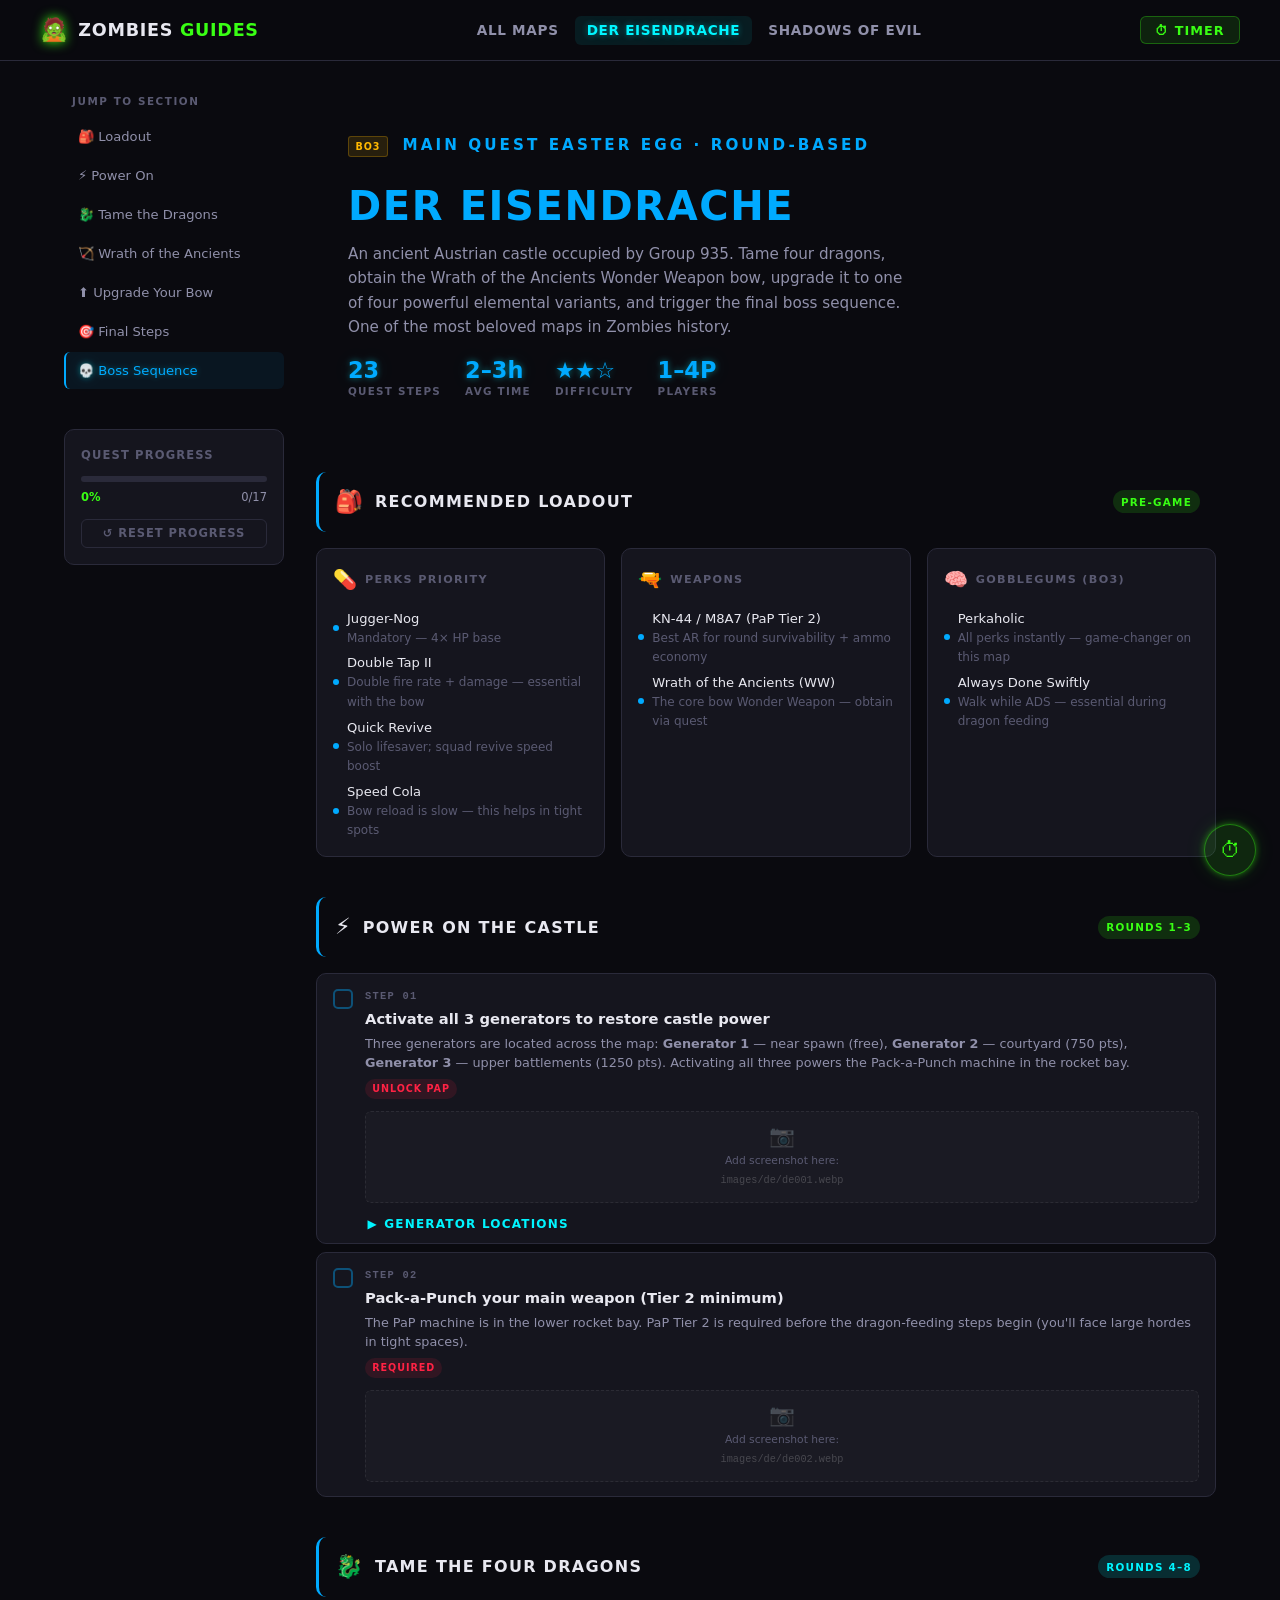
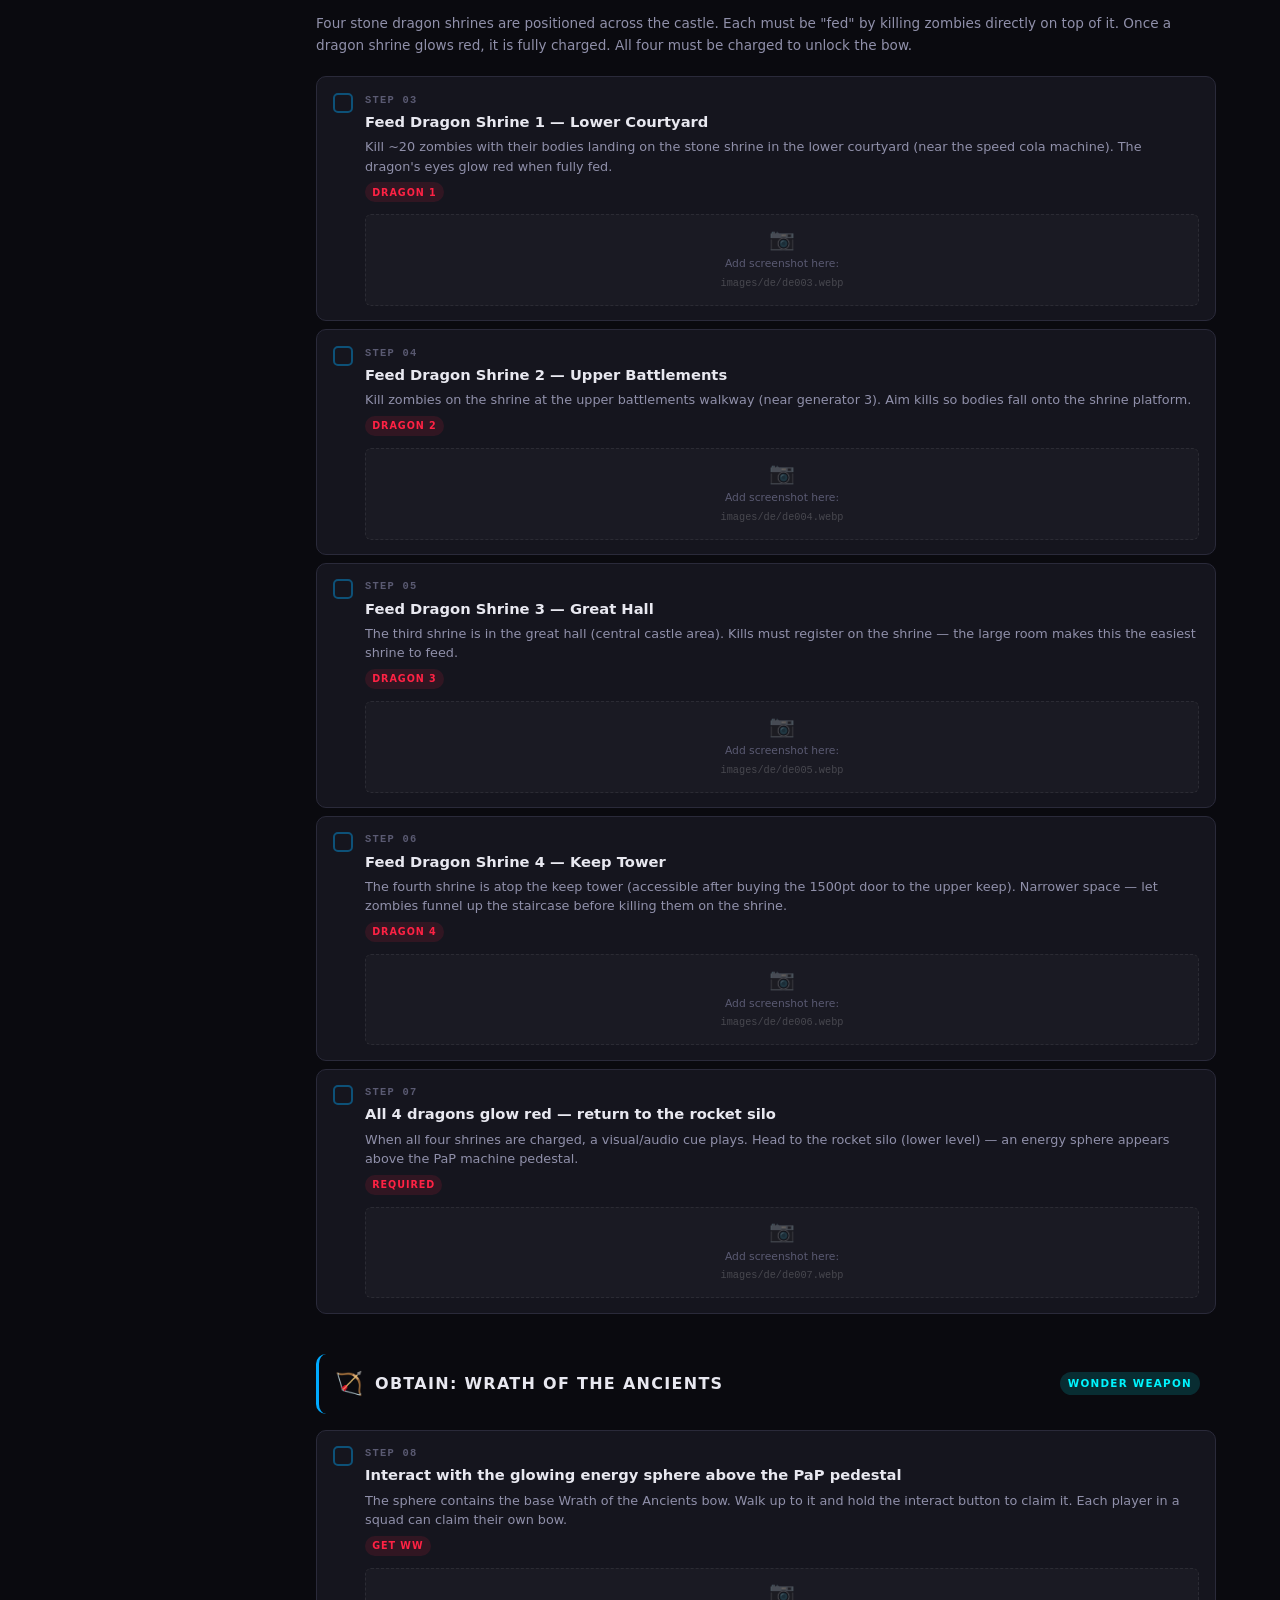
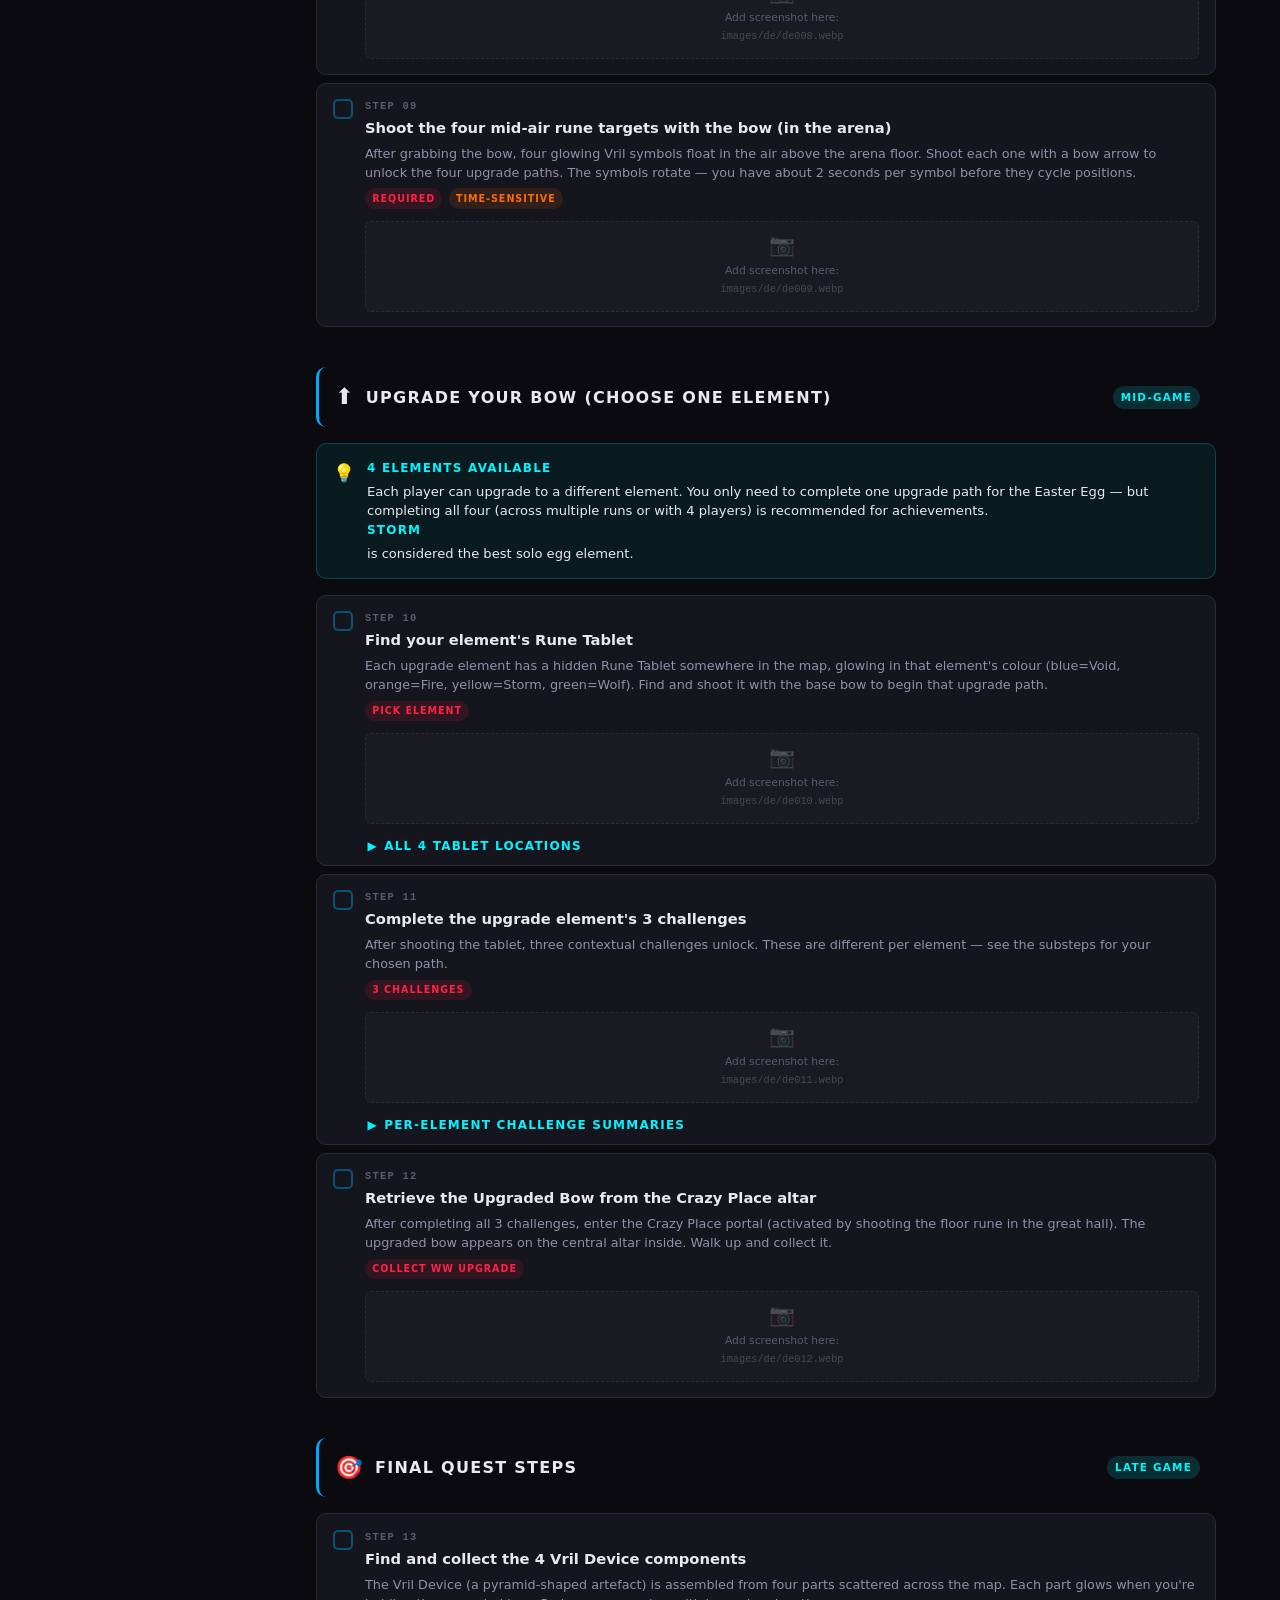
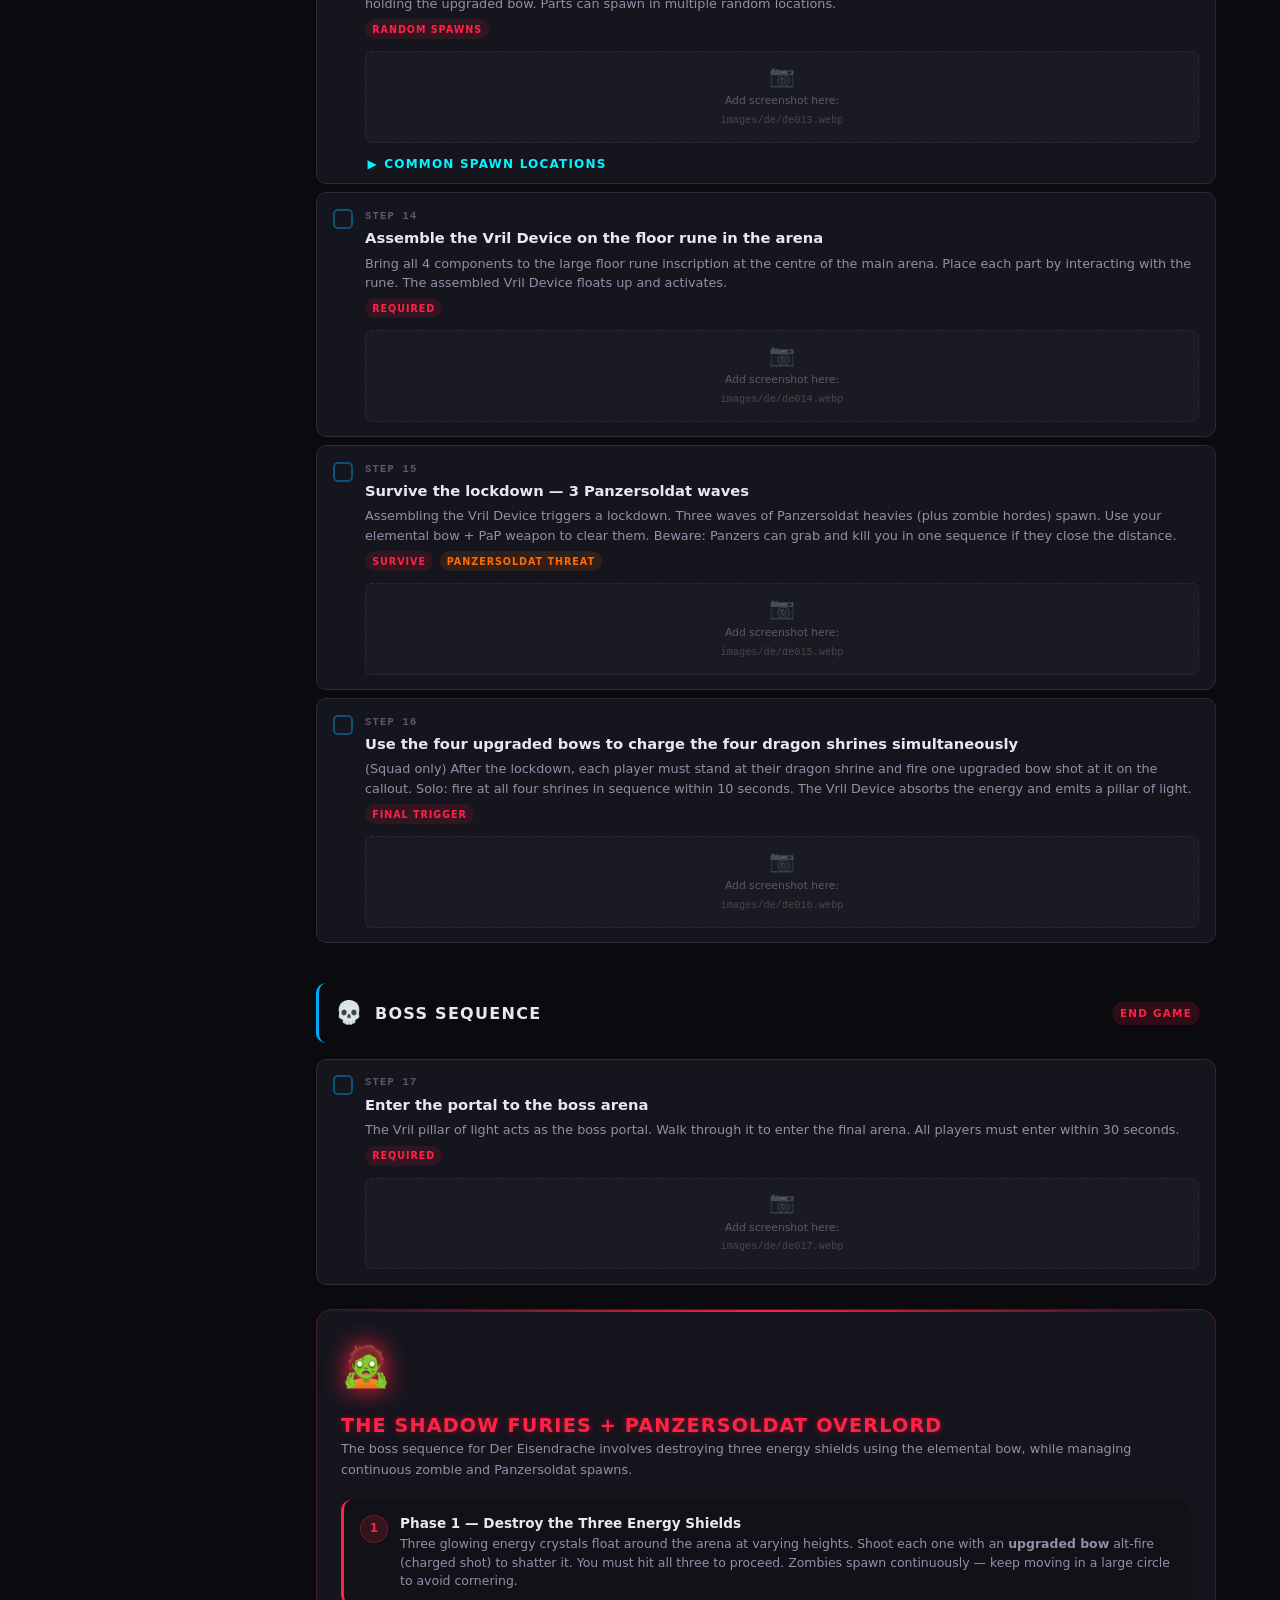
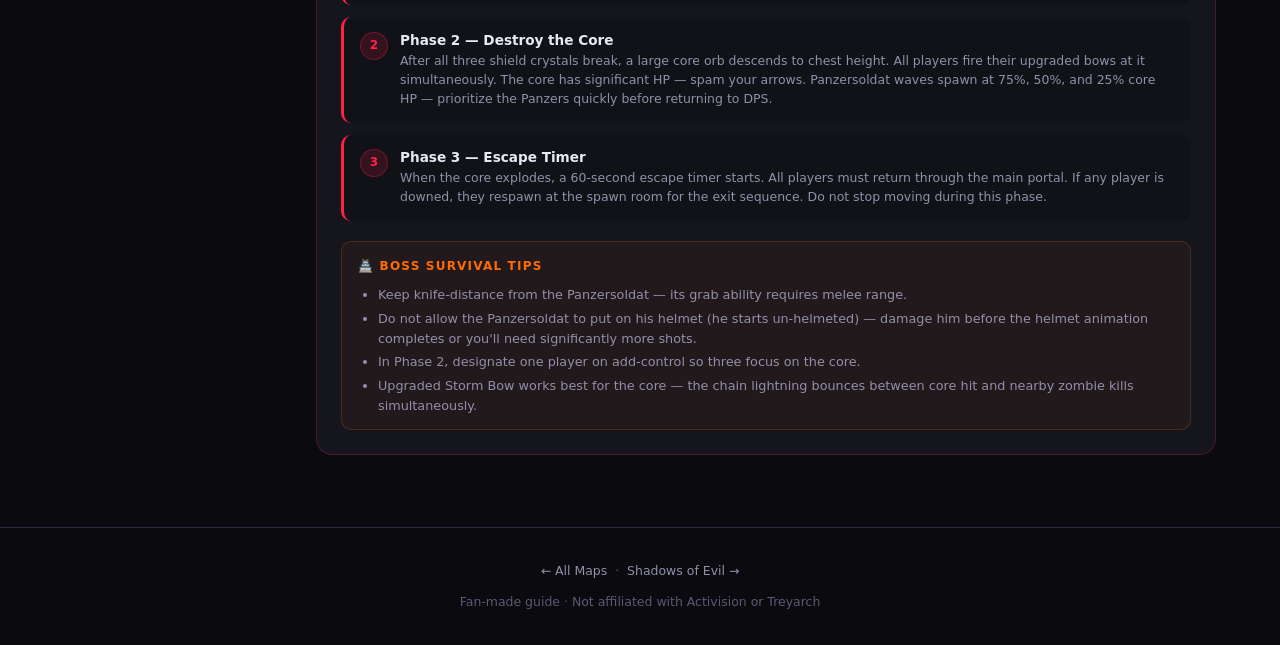
==== bo3-der-eisendrache.html @ 3b323dbc "Add Shadows of Evil Easter Egg Guide for BO3 Zombies - Created a comprehensive HTML guide for the Sh" ====
<!DOCTYPE html>
<html lang="en">
<head>
  <meta charset="UTF-8" />
  <meta name="viewport" content="width=device-width, initial-scale=1.0" />
  <meta name="description" content="Der Eisendrache Main Quest Easter Egg guide for Black Ops 3 Zombies. Tame the dragons, upgrade the Wrath of the Ancients bow, and defeat the boss." />
  <title>Der Eisendrache Easter Egg Guide — BO3 Zombies</title>
  <link rel="stylesheet" href="css/style.css" />
  <link rel="icon" href="data:image/svg+xml,<svg xmlns='http://www.w3.org/2000/svg' viewBox='0 0 100 100'><text y='.9em' font-size='90'>🏯</text></svg>" />
  <meta name="theme-color" content="#0a0a0f" />
  <style>
    :root { --accent-color: #00aaff; }
    .sidebar-nav a:hover, .sidebar-nav a.active {
      color: #00aaff !important;
      background: rgba(0,170,255,0.08) !important;
      border-left-color: #00aaff !important;
    }
    .hero-stat-value { color: #00aaff !important; }
    .guide-hero h1 { color: #00aaff; }
    .guide-hero-tag { color: #00aaff !important; }
    .section-header--blue { border-left-color: #00aaff !important; }
    .section-header--blue .section-icon { color: #00aaff; }
    .mobile-bottom-nav a:hover,
    .mobile-bottom-nav a.active { color: #00aaff !important; background: rgba(0,170,255,0.08) !important; }
    .step-checkbox { border-color: rgba(0,170,255,0.4) !important; }
    .checklist-item.completed .step-checkbox {
      background: #00aaff !important; border-color: #00aaff !important; box-shadow: 0 0 8px rgba(0,170,255,0.5) !important;
    }
    .sidebar-progress .progress-bar-fill { background: linear-gradient(90deg, #00aaff, #0055ff) !important; }
    .section-header { border-left: 3px solid #00aaff; }
  </style>
</head>
<body data-map-id="de">

  <!-- ── Navigation ─────────────────────────────────────── -->
  <header class="site-header">
    <nav class="nav-inner" aria-label="Main navigation">
      <a href="index.html" class="nav-logo">
        <span class="logo-icon">🧟</span>
        <span>Zombies<span class="accent"> Guides</span></span>
      </a>
      <ul class="nav-links" role="list">
        <li><a href="index.html">All Maps</a></li>
        <li><a href="bo3-der-eisendrache.html" class="active">Der Eisendrache</a></li>
        <li><a href="bo3-shadows-of-evil.html">Shadows of Evil</a></li>
      </ul>
      <button class="nav-timer-btn" aria-label="Open stopwatch timer">⏱ Timer</button>
    </nav>
  </header>

  <div class="guide-layout">

    <!-- Sidebar -->
    <aside class="guide-sidebar" aria-label="Guide navigation">
      <p class="sidebar-label">Jump to Section</p>
      <ul class="sidebar-nav" role="list">
        <li><a href="#loadout">🎒 Loadout</a></li>
        <li><a href="#power">⚡ Power On</a></li>
        <li><a href="#dragons">🐉 Tame the Dragons</a></li>
        <li><a href="#bow">🏹 Wrath of the Ancients</a></li>
        <li><a href="#upgrade">⬆ Upgrade Your Bow</a></li>
        <li><a href="#final">🎯 Final Steps</a></li>
        <li><a href="#boss">💀 Boss Sequence</a></li>
      </ul>
      <div class="sidebar-progress" role="region" aria-label="Quest progress">
        <p class="sidebar-progress-label">Quest Progress</p>
        <div class="progress-bar-wrap">
          <div class="progress-bar-fill" style="width:0%"></div>
        </div>
        <div class="progress-text">
          <span class="pct">0%</span>
          <span class="count">0/0</span>
        </div>
        <button class="sidebar-reset-btn" type="button">↺ Reset Progress</button>
      </div>
    </aside>

    <!-- Main content -->
    <main class="guide-main" id="main-content">

      <!-- Hero -->
      <div class="guide-hero">
        <p class="guide-hero-tag" style="color:#00aaff;">
          <span class="game-badge game-badge-bo3" style="margin-right:0.4rem;">BO3</span>
          Main Quest Easter Egg · Round-Based
        </p>
        <h1 style="color:#00aaff;">Der Eisendrache</h1>
        <p>
          An ancient Austrian castle occupied by Group 935. Tame four dragons,
          obtain the Wrath of the Ancients Wonder Weapon bow, upgrade it to
          one of four powerful elemental variants, and trigger the final boss
          sequence. One of the most beloved maps in Zombies history.
        </p>
        <div class="guide-hero-stats">
          <div class="hero-stat">
            <span class="hero-stat-value" style="color:#00aaff;">23</span>
            <span class="hero-stat-label">Quest Steps</span>
          </div>
          <div class="hero-stat">
            <span class="hero-stat-value" style="color:#00aaff;">2–3h</span>
            <span class="hero-stat-label">Avg Time</span>
          </div>
          <div class="hero-stat">
            <span class="hero-stat-value" style="color:var(--neon-orange);">★★☆</span>
            <span class="hero-stat-label">Difficulty</span>
          </div>
          <div class="hero-stat">
            <span class="hero-stat-value" style="color:#00aaff;">1–4P</span>
            <span class="hero-stat-label">Players</span>
          </div>
        </div>
      </div>

      <!-- ── LOADOUT ─────────────────────────────────────── -->
      <section class="guide-section" id="loadout" aria-labelledby="loadout-h">
        <div class="section-header">
          <span class="section-icon">🎒</span>
          <h2 id="loadout-h">Recommended Loadout</h2>
          <span class="section-phase-tag phase-early">Pre-Game</span>
        </div>
        <div class="loadout-grid">
          <div class="loadout-card">
            <div class="loadout-card-header"><span class="loadout-icon">💊</span><span class="loadout-label">Perks Priority</span></div>
            <div class="loadout-items">
              <div class="loadout-item"><span class="dot" style="background:#00aaff"></span>
                <div><div class="item-name">Jugger-Nog</div><div class="item-why">Mandatory — 4× HP base</div></div>
              </div>
              <div class="loadout-item"><span class="dot" style="background:#00aaff"></span>
                <div><div class="item-name">Double Tap II</div><div class="item-why">Double fire rate + damage — essential with the bow</div></div>
              </div>
              <div class="loadout-item"><span class="dot" style="background:#00aaff"></span>
                <div><div class="item-name">Quick Revive</div><div class="item-why">Solo lifesaver; squad revive speed boost</div></div>
              </div>
              <div class="loadout-item"><span class="dot" style="background:#00aaff"></span>
                <div><div class="item-name">Speed Cola</div><div class="item-why">Bow reload is slow — this helps in tight spots</div></div>
              </div>
            </div>
          </div>
          <div class="loadout-card">
            <div class="loadout-card-header"><span class="loadout-icon">🔫</span><span class="loadout-label">Weapons</span></div>
            <div class="loadout-items">
              <div class="loadout-item"><span class="dot" style="background:#00aaff"></span>
                <div><div class="item-name">KN-44 / M8A7 (PaP Tier 2)</div><div class="item-why">Best AR for round survivability + ammo economy</div></div>
              </div>
              <div class="loadout-item"><span class="dot" style="background:#00aaff"></span>
                <div><div class="item-name">Wrath of the Ancients (WW)</div><div class="item-why">The core bow Wonder Weapon — obtain via quest</div></div>
              </div>
            </div>
          </div>
          <div class="loadout-card">
            <div class="loadout-card-header"><span class="loadout-icon">🧠</span><span class="loadout-label">Gobblegums (BO3)</span></div>
            <div class="loadout-items">
              <div class="loadout-item"><span class="dot" style="background:#00aaff"></span>
                <div><div class="item-name">Perkaholic</div><div class="item-why">All perks instantly — game-changer on this map</div></div>
              </div>
              <div class="loadout-item"><span class="dot" style="background:#00aaff"></span>
                <div><div class="item-name">Always Done Swiftly</div><div class="item-why">Walk while ADS — essential during dragon feeding</div></div>
              </div>
            </div>
          </div>
        </div>
      </section>

      <!-- ── POWER ───────────────────────────────────────── -->
      <section class="guide-section" id="power" aria-labelledby="power-h">
        <div class="section-header">
          <span class="section-icon">⚡</span>
          <h2 id="power-h">Power On the Castle</h2>
          <span class="section-phase-tag phase-early">Rounds 1–3</span>
        </div>
        <div class="checklist" role="list">

          <div class="checklist-item" data-step-id="de001" role="listitem">
            <div class="step-main" tabindex="0" role="button" aria-pressed="false">
              <div class="step-checkbox" aria-hidden="true"><svg width="12" height="10" viewBox="0 0 12 10" fill="none"><path d="M1 5l3.5 3.5L11 1" stroke="#000" stroke-width="2.2" stroke-linecap="round" stroke-linejoin="round"/></svg></div>
              <div class="step-content">
                <div class="step-number">STEP 01</div>
                <div class="step-title">Activate all 3 generators to restore castle power</div>
                <div class="step-desc">
                  Three generators are located across the map:
                  <strong>Generator 1</strong> — near spawn (free),
                  <strong>Generator 2</strong> — courtyard (750 pts),
                  <strong>Generator 3</strong> — upper battlements (1250 pts).
                  Activating all three powers the Pack-a-Punch machine in the rocket bay.
                </div>
                <div class="step-tags"><span class="step-tag tag-required">Unlock PaP</span></div>
              </div>
            </div>
            <button class="substep-toggle" data-target="subs-de001" aria-expanded="false">
              <span class="toggle-icon">▶</span> Generator Locations
            </button>
            <div class="substeps" id="subs-de001" role="region">
              <ol>
                <li><strong>Generator 1</strong>: Right outside the spawn room. Hold Square/X to activate (free).</li>
                <li><strong>Generator 2</strong>: Buy the 750pt door in the main courtyard. The generator is on the left wall of the next room.</li>
                <li><strong>Generator 3</strong>: Take the stairway up to the upper battlements area (1250pt door). The third generator is next to the rocket silo entrance.</li>
                <li>After all 3 are active, the Pack-a-Punch machine rises from the rocket launch pad in the lower rocket bay.</li>
              </ol>
            </div>
          </div>

          <div class="checklist-item" data-step-id="de002" role="listitem">
            <div class="step-main" tabindex="0" role="button" aria-pressed="false">
              <div class="step-checkbox" aria-hidden="true"><svg width="12" height="10" viewBox="0 0 12 10" fill="none"><path d="M1 5l3.5 3.5L11 1" stroke="#000" stroke-width="2.2" stroke-linecap="round" stroke-linejoin="round"/></svg></div>
              <div class="step-content">
                <div class="step-number">STEP 02</div>
                <div class="step-title">Pack-a-Punch your main weapon (Tier 2 minimum)</div>
                <div class="step-desc">
                  The PaP machine is in the lower rocket bay. PaP Tier 2 is required
                  before the dragon-feeding steps begin (you'll face large hordes in tight spaces).
                </div>
                <div class="step-tags"><span class="step-tag tag-required">Required</span></div>
              </div>
            </div>
          </div>

        </div>
      </section>

      <!-- ── TAME DRAGONS ───────────────────────────────── -->
      <section class="guide-section" id="dragons" aria-labelledby="dragons-h">
        <div class="section-header">
          <span class="section-icon">🐉</span>
          <h2 id="dragons-h">Tame the Four Dragons</h2>
          <span class="section-phase-tag phase-mid">Rounds 4–8</span>
        </div>
        <p style="font-size:0.85rem;color:var(--text-secondary);margin-bottom:1.25rem;line-height:1.6;">
          Four stone dragon shrines are positioned across the castle. Each must be "fed"
          by killing zombies directly on top of it. Once a dragon shrine glows red,
          it is fully charged. All four must be charged to unlock the bow.
        </p>
        <div class="checklist" role="list">

          <div class="checklist-item" data-step-id="de003" role="listitem">
            <div class="step-main" tabindex="0" role="button" aria-pressed="false">
              <div class="step-checkbox" aria-hidden="true"><svg width="12" height="10" viewBox="0 0 12 10" fill="none"><path d="M1 5l3.5 3.5L11 1" stroke="#000" stroke-width="2.2" stroke-linecap="round" stroke-linejoin="round"/></svg></div>
              <div class="step-content">
                <div class="step-number">STEP 03</div>
                <div class="step-title">Feed Dragon Shrine 1 — Lower Courtyard</div>
                <div class="step-desc">
                  Kill ~20 zombies with their bodies landing on the stone shrine
                  in the lower courtyard (near the speed cola machine).
                  The dragon's eyes glow red when fully fed.
                </div>
                <div class="step-tags"><span class="step-tag tag-required">Dragon 1</span></div>
              </div>
            </div>
          </div>

          <div class="checklist-item" data-step-id="de004" role="listitem">
            <div class="step-main" tabindex="0" role="button" aria-pressed="false">
              <div class="step-checkbox" aria-hidden="true"><svg width="12" height="10" viewBox="0 0 12 10" fill="none"><path d="M1 5l3.5 3.5L11 1" stroke="#000" stroke-width="2.2" stroke-linecap="round" stroke-linejoin="round"/></svg></div>
              <div class="step-content">
                <div class="step-number">STEP 04</div>
                <div class="step-title">Feed Dragon Shrine 2 — Upper Battlements</div>
                <div class="step-desc">
                  Kill zombies on the shrine at the upper battlements walkway (near generator 3).
                  Aim kills so bodies fall onto the shrine platform.
                </div>
                <div class="step-tags"><span class="step-tag tag-required">Dragon 2</span></div>
              </div>
            </div>
          </div>

          <div class="checklist-item" data-step-id="de005" role="listitem">
            <div class="step-main" tabindex="0" role="button" aria-pressed="false">
              <div class="step-checkbox" aria-hidden="true"><svg width="12" height="10" viewBox="0 0 12 10" fill="none"><path d="M1 5l3.5 3.5L11 1" stroke="#000" stroke-width="2.2" stroke-linecap="round" stroke-linejoin="round"/></svg></div>
              <div class="step-content">
                <div class="step-number">STEP 05</div>
                <div class="step-title">Feed Dragon Shrine 3 — Great Hall</div>
                <div class="step-desc">
                  The third shrine is in the great hall (central castle area).
                  Kills must register on the shrine — the large room makes this
                  the easiest shrine to feed.
                </div>
                <div class="step-tags"><span class="step-tag tag-required">Dragon 3</span></div>
              </div>
            </div>
          </div>

          <div class="checklist-item" data-step-id="de006" role="listitem">
            <div class="step-main" tabindex="0" role="button" aria-pressed="false">
              <div class="step-checkbox" aria-hidden="true"><svg width="12" height="10" viewBox="0 0 12 10" fill="none"><path d="M1 5l3.5 3.5L11 1" stroke="#000" stroke-width="2.2" stroke-linecap="round" stroke-linejoin="round"/></svg></div>
              <div class="step-content">
                <div class="step-number">STEP 06</div>
                <div class="step-title">Feed Dragon Shrine 4 — Keep Tower</div>
                <div class="step-desc">
                  The fourth shrine is atop the keep tower (accessible after buying
                  the 1500pt door to the upper keep). Narrower space — let zombies
                  funnel up the staircase before killing them on the shrine.
                </div>
                <div class="step-tags"><span class="step-tag tag-required">Dragon 4</span></div>
              </div>
            </div>
          </div>

          <div class="checklist-item" data-step-id="de007" role="listitem">
            <div class="step-main" tabindex="0" role="button" aria-pressed="false">
              <div class="step-checkbox" aria-hidden="true"><svg width="12" height="10" viewBox="0 0 12 10" fill="none"><path d="M1 5l3.5 3.5L11 1" stroke="#000" stroke-width="2.2" stroke-linecap="round" stroke-linejoin="round"/></svg></div>
              <div class="step-content">
                <div class="step-number">STEP 07</div>
                <div class="step-title">All 4 dragons glow red — return to the rocket silo</div>
                <div class="step-desc">
                  When all four shrines are charged, a visual/audio cue plays.
                  Head to the rocket silo (lower level) — an energy sphere appears
                  above the PaP machine pedestal.
                </div>
                <div class="step-tags"><span class="step-tag tag-required">Required</span></div>
              </div>
            </div>
          </div>

        </div>
      </section>

      <!-- ── WRATH OF THE ANCIENTS ──────────────────────── -->
      <section class="guide-section" id="bow" aria-labelledby="bow-h">
        <div class="section-header">
          <span class="section-icon">🏹</span>
          <h2 id="bow-h">Obtain: Wrath of the Ancients</h2>
          <span class="section-phase-tag phase-mid">Wonder Weapon</span>
        </div>
        <div class="checklist" role="list">

          <div class="checklist-item" data-step-id="de008" role="listitem">
            <div class="step-main" tabindex="0" role="button" aria-pressed="false">
              <div class="step-checkbox" aria-hidden="true"><svg width="12" height="10" viewBox="0 0 12 10" fill="none"><path d="M1 5l3.5 3.5L11 1" stroke="#000" stroke-width="2.2" stroke-linecap="round" stroke-linejoin="round"/></svg></div>
              <div class="step-content">
                <div class="step-number">STEP 08</div>
                <div class="step-title">Interact with the glowing energy sphere above the PaP pedestal</div>
                <div class="step-desc">
                  The sphere contains the base Wrath of the Ancients bow.
                  Walk up to it and hold the interact button to claim it.
                  Each player in a squad can claim their own bow.
                </div>
                <div class="step-tags"><span class="step-tag tag-required">Get WW</span></div>
              </div>
            </div>
          </div>

          <div class="checklist-item" data-step-id="de009" role="listitem">
            <div class="step-main" tabindex="0" role="button" aria-pressed="false">
              <div class="step-checkbox" aria-hidden="true"><svg width="12" height="10" viewBox="0 0 12 10" fill="none"><path d="M1 5l3.5 3.5L11 1" stroke="#000" stroke-width="2.2" stroke-linecap="round" stroke-linejoin="round"/></svg></div>
              <div class="step-content">
                <div class="step-number">STEP 09</div>
                <div class="step-title">Shoot the four mid-air rune targets with the bow (in the arena)</div>
                <div class="step-desc">
                  After grabbing the bow, four glowing Vril symbols float in the air
                  above the arena floor. Shoot each one with a bow arrow to unlock
                  the four upgrade paths. The symbols rotate — you have about 2 seconds
                  per symbol before they cycle positions.
                </div>
                <div class="step-tags">
                  <span class="step-tag tag-required">Required</span>
                  <span class="step-tag tag-warning">Time-sensitive</span>
                </div>
              </div>
            </div>
          </div>

        </div>
      </section>

      <!-- ── UPGRADE THE BOW ───────────────────────────── -->
      <section class="guide-section" id="upgrade" aria-labelledby="upgrade-h">
        <div class="section-header">
          <span class="section-icon">⬆</span>
          <h2 id="upgrade-h">Upgrade Your Bow (Choose One Element)</h2>
          <span class="section-phase-tag phase-mid">Mid-Game</span>
        </div>

        <div class="callout callout-tip">
          <span class="callout-icon">💡</span>
          <div class="callout-body">
            <strong>4 Elements Available</strong>
            Each player can upgrade to a different element. You only need to complete
            one upgrade path for the Easter Egg — but completing all four (across
            multiple runs or with 4 players) is recommended for achievements.
            <strong>Storm</strong> is considered the best solo egg element.
          </div>
        </div>

        <div class="checklist" role="list">

          <div class="checklist-item" data-step-id="de010" role="listitem">
            <div class="step-main" tabindex="0" role="button" aria-pressed="false">
              <div class="step-checkbox" aria-hidden="true"><svg width="12" height="10" viewBox="0 0 12 10" fill="none"><path d="M1 5l3.5 3.5L11 1" stroke="#000" stroke-width="2.2" stroke-linecap="round" stroke-linejoin="round"/></svg></div>
              <div class="step-content">
                <div class="step-number">STEP 10</div>
                <div class="step-title">Find your element's Rune Tablet</div>
                <div class="step-desc">
                  Each upgrade element has a hidden Rune Tablet somewhere in the
                  map, glowing in that element's colour (blue=Void, orange=Fire,
                  yellow=Storm, green=Wolf). Find and shoot it with the base bow
                  to begin that upgrade path.
                </div>
                <div class="step-tags"><span class="step-tag tag-required">Pick Element</span></div>
              </div>
            </div>
            <button class="substep-toggle" data-target="subs-de010" aria-expanded="false">
              <span class="toggle-icon">▶</span> All 4 Tablet Locations
            </button>
            <div class="substeps" id="subs-de010" role="region">
              <ul>
                <li><strong>Wolf (green)</strong>: On the wall above the lower courtyard fast-travel teleporter.</li>
                <li><strong>Void (blue)</strong>: On the ceiling of the rocket silo chamber, above the PaP machine.</li>
                <li><strong>Fire (orange)</strong>: Hidden inside the fireplace in the great hall — look up at the back wall.</li>
                <li><strong>Storm (yellow)</strong>: On the exterior castle wall near the upper battlements, facing the mountain.</li>
              </ul>
              <p class="sub-note">💡 Each tablet only glows when you're holding the base Wrath of the Ancients bow.</p>
            </div>
          </div>

          <div class="checklist-item" data-step-id="de011" role="listitem">
            <div class="step-main" tabindex="0" role="button" aria-pressed="false">
              <div class="step-checkbox" aria-hidden="true"><svg width="12" height="10" viewBox="0 0 12 10" fill="none"><path d="M1 5l3.5 3.5L11 1" stroke="#000" stroke-width="2.2" stroke-linecap="round" stroke-linejoin="round"/></svg></div>
              <div class="step-content">
                <div class="step-number">STEP 11</div>
                <div class="step-title">Complete the upgrade element's 3 challenges</div>
                <div class="step-desc">
                  After shooting the tablet, three contextual challenges unlock.
                  These are different per element — see the substeps for your chosen path.
                </div>
                <div class="step-tags"><span class="step-tag tag-required">3 Challenges</span></div>
              </div>
            </div>
            <button class="substep-toggle" data-target="subs-de011" aria-expanded="false">
              <span class="toggle-icon">▶</span> Per-Element Challenge Summaries
            </button>
            <div class="substeps" id="subs-de011" role="region">
              <p><strong>🐺 Wolf Bow challenges:</strong></p>
              <ol>
                <li>Shoot glowing orbs that appear in the fireplace in the great hall.</li>
                <li>Kill 6 zombies in quick succession with the bow without reloading between kills.</li>
                <li>Enter the crazy place portal and shoot the 3 wolf tablets visible there before the timer expires.</li>
              </ol>
              <p style="margin-top:0.75rem;"><strong>🌌 Void Bow challenges:</strong></p>
              <ol>
                <li>Kill zombies near three different torches to collect their shadows (blue wisps).</li>
                <li>Stand near the PaP machine and kill 20 zombies using the base bow's alt-fire.</li>
                <li>Enter the crazy place and shoot four moving targets within 30 seconds.</li>
              </ol>
              <p style="margin-top:0.75rem;"><strong>🔥 Fire Bow challenges:</strong></p>
              <ol>
                <li>Shoot the three fire pedestals near the fireplace to ignite them simultaneously.</li>
                <li>Kill 10 zombies with fire damage (base bow charged shot) in the upper keep area.</li>
                <li>Enter the crazy place and navigate through fire walls using the bow to clear a path.</li>
              </ol>
              <p style="margin-top:0.75rem;"><strong>⚡ Storm Bow challenges:</strong></p>
              <ol>
                <li>Shoot the three yellow crystal formations in the battlements area.</li>
                <li>Chain-kill 5 zombies in one chain-lightning shot.</li>
                <li>Enter the crazy place and use storm bow shots to light all 5 torches before they extinguish.</li>
              </ol>
            </div>
          </div>

          <div class="checklist-item" data-step-id="de012" role="listitem">
            <div class="step-main" tabindex="0" role="button" aria-pressed="false">
              <div class="step-checkbox" aria-hidden="true"><svg width="12" height="10" viewBox="0 0 12 10" fill="none"><path d="M1 5l3.5 3.5L11 1" stroke="#000" stroke-width="2.2" stroke-linecap="round" stroke-linejoin="round"/></svg></div>
              <div class="step-content">
                <div class="step-number">STEP 12</div>
                <div class="step-title">Retrieve the Upgraded Bow from the Crazy Place altar</div>
                <div class="step-desc">
                  After completing all 3 challenges, enter the Crazy Place portal
                  (activated by shooting the floor rune in the great hall).
                  The upgraded bow appears on the central altar inside. Walk up
                  and collect it.
                </div>
                <div class="step-tags"><span class="step-tag tag-required">Collect WW Upgrade</span></div>
              </div>
            </div>
          </div>

        </div>
      </section>

      <!-- ── FINAL STEPS ────────────────────────────────── -->
      <section class="guide-section" id="final" aria-labelledby="final-h">
        <div class="section-header">
          <span class="section-icon">🎯</span>
          <h2 id="final-h">Final Quest Steps</h2>
          <span class="section-phase-tag phase-mid">Late Game</span>
        </div>
        <div class="checklist" role="list">

          <div class="checklist-item" data-step-id="de013" role="listitem">
            <div class="step-main" tabindex="0" role="button" aria-pressed="false">
              <div class="step-checkbox" aria-hidden="true"><svg width="12" height="10" viewBox="0 0 12 10" fill="none"><path d="M1 5l3.5 3.5L11 1" stroke="#000" stroke-width="2.2" stroke-linecap="round" stroke-linejoin="round"/></svg></div>
              <div class="step-content">
                <div class="step-number">STEP 13</div>
                <div class="step-title">Find and collect the 4 Vril Device components</div>
                <div class="step-desc">
                  The Vril Device (a pyramid-shaped artefact) is assembled from
                  four parts scattered across the map. Each part glows when you're
                  holding the upgraded bow. Parts can spawn in multiple random locations.
                </div>
                <div class="step-tags"><span class="step-tag tag-required">Random Spawns</span></div>
              </div>
            </div>
            <button class="substep-toggle" data-target="subs-de013" aria-expanded="false">
              <span class="toggle-icon">▶</span> Common Spawn Locations
            </button>
            <div class="substeps" id="subs-de013" role="region">
              <p>Parts rotate between these locations each match:</p>
              <ul>
                <li>On the wall next to the mystery box in the courtyard</li>
                <li>On a table in the great hall main room</li>
                <li>Next to the rocket silo control panel</li>
                <li>Hanging from a hook on the upper battlements</li>
                <li>Near the staircase leading from Gen 2 area upward</li>
              </ul>
              <p class="sub-note">💡 Look for items with a faint blue glow — visible from 10m with the upgraded bow equipped.</p>
            </div>
          </div>

          <div class="checklist-item" data-step-id="de014" role="listitem">
            <div class="step-main" tabindex="0" role="button" aria-pressed="false">
              <div class="step-checkbox" aria-hidden="true"><svg width="12" height="10" viewBox="0 0 12 10" fill="none"><path d="M1 5l3.5 3.5L11 1" stroke="#000" stroke-width="2.2" stroke-linecap="round" stroke-linejoin="round"/></svg></div>
              <div class="step-content">
                <div class="step-number">STEP 14</div>
                <div class="step-title">Assemble the Vril Device on the floor rune in the arena</div>
                <div class="step-desc">
                  Bring all 4 components to the large floor rune inscription at the
                  centre of the main arena. Place each part by interacting with the
                  rune. The assembled Vril Device floats up and activates.
                </div>
                <div class="step-tags"><span class="step-tag tag-required">Required</span></div>
              </div>
            </div>
          </div>

          <div class="checklist-item" data-step-id="de015" role="listitem">
            <div class="step-main" tabindex="0" role="button" aria-pressed="false">
              <div class="step-checkbox" aria-hidden="true"><svg width="12" height="10" viewBox="0 0 12 10" fill="none"><path d="M1 5l3.5 3.5L11 1" stroke="#000" stroke-width="2.2" stroke-linecap="round" stroke-linejoin="round"/></svg></div>
              <div class="step-content">
                <div class="step-number">STEP 15</div>
                <div class="step-title">Survive the lockdown — 3 Panzersoldat waves</div>
                <div class="step-desc">
                  Assembling the Vril Device triggers a lockdown. Three waves of
                  Panzersoldat heavies (plus zombie hordes) spawn. Use your elemental
                  bow + PaP weapon to clear them. Beware: Panzers can grab and
                  kill you in one sequence if they close the distance.
                </div>
                <div class="step-tags">
                  <span class="step-tag tag-required">Survive</span>
                  <span class="step-tag tag-warning">Panzersoldat threat</span>
                </div>
              </div>
            </div>
          </div>

          <div class="checklist-item" data-step-id="de016" role="listitem">
            <div class="step-main" tabindex="0" role="button" aria-pressed="false">
              <div class="step-checkbox" aria-hidden="true"><svg width="12" height="10" viewBox="0 0 12 10" fill="none"><path d="M1 5l3.5 3.5L11 1" stroke="#000" stroke-width="2.2" stroke-linecap="round" stroke-linejoin="round"/></svg></div>
              <div class="step-content">
                <div class="step-number">STEP 16</div>
                <div class="step-title">Use the four upgraded bows to charge the four dragon shrines simultaneously</div>
                <div class="step-desc">
                  (Squad only) After the lockdown, each player must stand at their
                  dragon shrine and fire one upgraded bow shot at it on the callout.
                  Solo: fire at all four shrines in sequence within 10 seconds.
                  The Vril Device absorbs the energy and emits a pillar of light.
                </div>
                <div class="step-tags"><span class="step-tag tag-required">Final Trigger</span></div>
              </div>
            </div>
          </div>

        </div>
      </section>

      <!-- ── BOSS ───────────────────────────────────────── -->
      <section class="guide-section" id="boss" aria-labelledby="boss-h">
        <div class="section-header">
          <span class="section-icon">💀</span>
          <h2 id="boss-h">Boss Sequence</h2>
          <span class="section-phase-tag phase-boss">End Game</span>
        </div>
        <div class="checklist" role="list">
          <div class="checklist-item" data-step-id="de017" role="listitem">
            <div class="step-main" tabindex="0" role="button" aria-pressed="false">
              <div class="step-checkbox" aria-hidden="true"><svg width="12" height="10" viewBox="0 0 12 10" fill="none"><path d="M1 5l3.5 3.5L11 1" stroke="#000" stroke-width="2.2" stroke-linecap="round" stroke-linejoin="round"/></svg></div>
              <div class="step-content">
                <div class="step-number">STEP 17</div>
                <div class="step-title">Enter the portal to the boss arena</div>
                <div class="step-desc">The Vril pillar of light acts as the boss portal. Walk through it to enter the final arena. All players must enter within 30 seconds.</div>
                <div class="step-tags"><span class="step-tag tag-required">Required</span></div>
              </div>
            </div>
          </div>
        </div>

        <div class="boss-section" style="margin-top:1.5rem;">
          <div class="boss-header">
            <span class="boss-icon">🧟</span>
            <div class="boss-info">
              <h3>The Shadow Furies + Panzersoldat Overlord</h3>
              <p>The boss sequence for Der Eisendrache involves destroying three energy shields using the elemental bow, while managing continuous zombie and Panzersoldat spawns.</p>
            </div>
          </div>
          <div class="boss-phases" role="list">
            <div class="boss-phase" role="listitem">
              <span class="phase-num">1</span>
              <div class="phase-detail">
                <h4>Phase 1 — Destroy the Three Energy Shields</h4>
                <p>Three glowing energy crystals float around the arena at varying heights. Shoot each one with an <strong>upgraded bow</strong> alt-fire (charged shot) to shatter it. You must hit all three to proceed. Zombies spawn continuously — keep moving in a large circle to avoid cornering.</p>
              </div>
            </div>
            <div class="boss-phase" role="listitem">
              <span class="phase-num">2</span>
              <div class="phase-detail">
                <h4>Phase 2 — Destroy the Core</h4>
                <p>After all three shield crystals break, a large core orb descends to chest height. All players fire their upgraded bows at it simultaneously. The core has significant HP — spam your arrows. Panzersoldat waves spawn at 75%, 50%, and 25% core HP — prioritize the Panzers quickly before returning to DPS.</p>
              </div>
            </div>
            <div class="boss-phase" role="listitem">
              <span class="phase-num">3</span>
              <div class="phase-detail">
                <h4>Phase 3 — Escape Timer</h4>
                <p>When the core explodes, a 60-second escape timer starts. All players must return through the main portal. If any player is downed, they respawn at the spawn room for the exit sequence. Do not stop moving during this phase.</p>
              </div>
            </div>
          </div>
          <div class="boss-tips">
            <p class="boss-tips-title">🏯 Boss Survival Tips</p>
            <ul>
              <li>Keep knife-distance from the Panzersoldat — its grab ability requires melee range.</li>
              <li>Do not allow the Panzersoldat to put on his helmet (he starts un-helmeted) — damage him before the helmet animation completes or you'll need significantly more shots.</li>
              <li>In Phase 2, designate one player on add-control so three focus on the core.</li>
              <li>Upgraded Storm Bow works best for the core — the chain lightning bounces between core hit and nearby zombie kills simultaneously.</li>
            </ul>
          </div>
        </div>
      </section>

    </main>
  </div>

  <!-- Mobile Bottom Nav -->
  <nav class="mobile-bottom-nav" aria-label="Quick navigation">
    <a href="#loadout"><span>🎒</span>Loadout</a>
    <a href="#power"><span>⚡</span>Power</a>
    <a href="#dragons"><span>🐉</span>Dragons</a>
    <a href="#bow"><span>🏹</span>Bow</a>
    <a href="#upgrade"><span>⬆</span>Upgrade</a>
    <a href="#boss"><span>💀</span>Boss</a>
  </nav>

  <footer class="site-footer">
    <p>
      <a href="index.html">← All Maps</a> &nbsp;·&nbsp;
      <a href="bo3-shadows-of-evil.html">Shadows of Evil →</a>
    </p>
    <p style="margin-top:0.5rem;">Fan-made guide · Not affiliated with Activision or Treyarch</p>
  </footer>

  <!-- Timer Modal -->
  <div class="timer-modal-overlay" role="dialog" aria-modal="true" aria-label="Stopwatch timer">
    <div class="timer-modal">
      <button class="timer-modal-close" aria-label="Close timer">✕</button>
      <p class="timer-label">⏱ Round Stopwatch</p>
      <div class="timer-display" aria-live="polite">00:00:00.00</div>
      <div class="timer-controls">
        <button class="timer-btn timer-btn-start">▶ Start</button>
        <button class="timer-btn timer-btn-pause" disabled>⏸ Pause</button>
        <button class="timer-btn timer-btn-reset">↺ Reset</button>
      </div>
      <div class="timer-laps" aria-label="Lap times" role="list"></div>
    </div>
  </div>
  <button class="fab-timer" aria-label="Open stopwatch">⏱</button>

  <script src="js/app.js"></script>
</body>
</html>
---- css/style.css ----
/* ============================================================
   BLACK OPS 6 ZOMBIES GUIDE — Global Stylesheet
   Color Palette: Neon-on-Black for dark gaming rooms
   ============================================================ */

:root {
  --bg-primary:     #0a0a0f;
  --bg-secondary:   #111118;
  --bg-card:        #15151e;
  --bg-card-hover:  #1c1c28;
  --border-subtle:  #2a2a3a;

  --neon-green:     #39ff14;
  --neon-cyan:      #00f5ff;
  --neon-orange:    #ff6b00;
  --neon-red:       #ff2244;
  --neon-purple:    #bf5fff;
  --neon-yellow:    #ffe600;

  --text-primary:   #e8e8f0;
  --text-secondary: #9090aa;
  --text-muted:     #5a5a72;

  --glow-green:  0 0 6px #39ff1466, 0 0 20px #39ff1422;
  --glow-cyan:   0 0 6px #00f5ff66, 0 0 20px #00f5ff22;
  --glow-orange: 0 0 6px #ff6b0066, 0 0 20px #ff6b0022;
  --glow-red:    0 0 6px #ff224466, 0 0 20px #ff224422;

  --radius-sm:  6px;
  --radius-md:  10px;
  --radius-lg:  16px;

  --transition: 0.2s ease;
}

/* ── Reset & Base ────────────────────────────────────────── */
*, *::before, *::after { box-sizing: border-box; margin: 0; padding: 0; }

html { scroll-behavior: smooth; font-size: 16px; }

body {
  background: var(--bg-primary);
  color: var(--text-primary);
  font-family: 'Segoe UI', system-ui, -apple-system, sans-serif;
  line-height: 1.6;
  min-height: 100vh;
  overflow-x: hidden;
}

a { color: var(--neon-cyan); text-decoration: none; transition: color var(--transition); }
a:hover { color: #fff; text-shadow: var(--glow-cyan); }

img { max-width: 100%; height: auto; display: block; }

button { cursor: pointer; font-family: inherit; }

h1, h2, h3, h4 { line-height: 1.2; font-weight: 700; }

/* ── Scrollbar ───────────────────────────────────────────── */
::-webkit-scrollbar { width: 6px; }
::-webkit-scrollbar-track { background: var(--bg-secondary); }
::-webkit-scrollbar-thumb { background: var(--border-subtle); border-radius: 3px; }
::-webkit-scrollbar-thumb:hover { background: var(--neon-cyan); }

/* ── Header / Navbar ─────────────────────────────────────── */
.site-header {
  position: sticky;
  top: 0;
  z-index: 100;
  background: rgba(10, 10, 15, 0.92);
  backdrop-filter: blur(10px);
  border-bottom: 1px solid var(--border-subtle);
  padding: 0 1.5rem;
}

.nav-inner {
  max-width: 1200px;
  margin: 0 auto;
  display: flex;
  align-items: center;
  justify-content: space-between;
  height: 60px;
  gap: 1rem;
}

.nav-logo {
  display: flex;
  align-items: center;
  gap: 0.6rem;
  font-weight: 800;
  font-size: 1.1rem;
  color: var(--text-primary);
  letter-spacing: 0.04em;
  text-transform: uppercase;
  white-space: nowrap;
}

.nav-logo .logo-icon {
  font-size: 1.4rem;
  filter: drop-shadow(0 0 6px var(--neon-green));
}

.nav-logo span.accent { color: var(--neon-green); }

.nav-links {
  display: flex;
  align-items: center;
  gap: 0.25rem;
  list-style: none;
}

.nav-links a {
  color: var(--text-secondary);
  padding: 0.4rem 0.75rem;
  border-radius: var(--radius-sm);
  font-size: 0.85rem;
  font-weight: 600;
  text-transform: uppercase;
  letter-spacing: 0.05em;
  transition: all var(--transition);
  white-space: nowrap;
}

.nav-links a:hover,
.nav-links a.active {
  color: var(--neon-cyan);
  background: rgba(0, 245, 255, 0.08);
  text-shadow: var(--glow-cyan);
}

.nav-timer-btn {
  background: rgba(57, 255, 20, 0.1);
  border: 1px solid rgba(57, 255, 20, 0.3);
  color: var(--neon-green);
  padding: 0.35rem 0.9rem;
  border-radius: var(--radius-sm);
  font-size: 0.8rem;
  font-weight: 700;
  text-transform: uppercase;
  letter-spacing: 0.08em;
  transition: all var(--transition);
}

.nav-timer-btn:hover {
  background: rgba(57, 255, 20, 0.2);
  box-shadow: var(--glow-green);
}

/* ── Landing Hero ────────────────────────────────────────── */
.hero {
  position: relative;
  text-align: center;
  padding: 6rem 1.5rem 4rem;
  overflow: hidden;
}

.hero::before {
  content: '';
  position: absolute;
  inset: 0;
  background:
    radial-gradient(ellipse 70% 50% at 50% 0%, rgba(57,255,20,0.07) 0%, transparent 70%),
    radial-gradient(ellipse 40% 30% at 20% 80%, rgba(0,245,255,0.05) 0%, transparent 60%);
  pointer-events: none;
}

.hero-eyebrow {
  display: inline-block;
  font-size: 0.75rem;
  font-weight: 700;
  letter-spacing: 0.2em;
  text-transform: uppercase;
  color: var(--neon-green);
  text-shadow: var(--glow-green);
  margin-bottom: 1rem;
  border: 1px solid rgba(57,255,20,0.3);
  padding: 0.25rem 0.75rem;
  border-radius: 99px;
}

.hero-title {
  font-size: clamp(2rem, 6vw, 4rem);
  font-weight: 900;
  letter-spacing: -0.02em;
  text-transform: uppercase;
  line-height: 1.05;
  margin-bottom: 1.25rem;
}

.hero-title .line-accent { color: var(--neon-green); text-shadow: var(--glow-green); }

.hero-subtitle {
  font-size: clamp(0.9rem, 2vw, 1.15rem);
  color: var(--text-secondary);
  max-width: 560px;
  margin: 0 auto 2.5rem;
}

.hero-badges {
  display: flex;
  flex-wrap: wrap;
  gap: 0.6rem;
  justify-content: center;
  margin-bottom: 3rem;
}

.badge {
  display: inline-flex;
  align-items: center;
  gap: 0.35rem;
  font-size: 0.75rem;
  font-weight: 600;
  padding: 0.3rem 0.75rem;
  border-radius: 99px;
  border: 1px solid;
}

.badge-green  { border-color: rgba(57,255,20,0.4);   color: var(--neon-green);  background: rgba(57,255,20,0.07);  }
.badge-cyan   { border-color: rgba(0,245,255,0.4);   color: var(--neon-cyan);   background: rgba(0,245,255,0.07);  }
.badge-orange { border-color: rgba(255,107,0,0.4);   color: var(--neon-orange); background: rgba(255,107,0,0.07);  }

/* ── Map Cards Grid ──────────────────────────────────────── */
.section-title {
  text-align: center;
  font-size: clamp(1.1rem, 3vw, 1.5rem);
  font-weight: 800;
  text-transform: uppercase;
  letter-spacing: 0.1em;
  margin-bottom: 2rem;
  color: var(--text-secondary);
}

.section-title span { color: var(--text-primary); }

.maps-grid {
  display: grid;
  grid-template-columns: repeat(auto-fit, minmax(300px, 1fr));
  gap: 1.25rem;
  max-width: 1100px;
  margin: 0 auto;
  padding: 0 1.5rem 4rem;
}

.map-card {
  position: relative;
  background: var(--bg-card);
  border: 1px solid var(--border-subtle);
  border-radius: var(--radius-lg);
  overflow: hidden;
  transition: all 0.25s ease;
  display: flex;
  flex-direction: column;
}

.map-card:hover {
  border-color: var(--card-accent, var(--neon-cyan));
  box-shadow: 0 0 0 1px var(--card-accent, var(--neon-cyan)),
              0 8px 32px rgba(0,0,0,0.4);
  transform: translateY(-3px);
}

.map-card--terminus   { --card-accent: var(--neon-cyan);   }
.map-card--liberty    { --card-accent: var(--neon-orange); }
.map-card--citadelle  { --card-accent: var(--neon-purple); }

.map-card-banner {
  height: 140px;
  display: flex;
  align-items: center;
  justify-content: center;
  font-size: 4rem;
  position: relative;
  overflow: hidden;
}

.map-card--terminus .map-card-banner {
  background: linear-gradient(135deg, #041a2e 0%, #0a2a40 50%, #041a2e 100%);
}

.map-card--liberty .map-card-banner {
  background: linear-gradient(135deg, #1a0a00 0%, #2a1400 50%, #1a0a00 100%);
}

.map-card--citadelle .map-card-banner {
  background: linear-gradient(135deg, #120a1e 0%, #1e0a2e 50%, #120a1e 100%);
}

.map-card-banner::after {
  content: '';
  position: absolute;
  inset: 0;
  background: linear-gradient(to bottom, transparent 40%, var(--bg-card) 100%);
}

.map-card-banner-icon {
  position: relative;
  z-index: 1;
  filter: drop-shadow(0 0 16px var(--card-accent, var(--neon-cyan)));
  transition: transform 0.3s ease;
}

.map-card:hover .map-card-banner-icon { transform: scale(1.1); }

.map-card-body {
  padding: 1.25rem;
  flex: 1;
  display: flex;
  flex-direction: column;
}

.map-card-tag {
  font-size: 0.65rem;
  font-weight: 700;
  text-transform: uppercase;
  letter-spacing: 0.15em;
  color: var(--card-accent, var(--neon-cyan));
  margin-bottom: 0.4rem;
}

.map-card-name {
  font-size: 1.3rem;
  font-weight: 900;
  text-transform: uppercase;
  letter-spacing: 0.04em;
  margin-bottom: 0.5rem;
}

.map-card-desc {
  font-size: 0.85rem;
  color: var(--text-secondary);
  flex: 1;
  margin-bottom: 1rem;
}

.map-card-meta {
  display: flex;
  gap: 0.75rem;
  margin-bottom: 1.25rem;
  flex-wrap: wrap;
}

.meta-pill {
  font-size: 0.7rem;
  font-weight: 600;
  padding: 0.2rem 0.55rem;
  border-radius: 99px;
  background: rgba(255,255,255,0.06);
  color: var(--text-secondary);
  border: 1px solid var(--border-subtle);
}

.meta-pill.diff-easy   { color: var(--neon-green);  border-color: rgba(57,255,20,0.3);  background: rgba(57,255,20,0.07);  }
.meta-pill.diff-medium { color: var(--neon-orange); border-color: rgba(255,107,0,0.3);  background: rgba(255,107,0,0.07);  }
.meta-pill.diff-hard   { color: var(--neon-red);    border-color: rgba(255,34,68,0.3);  background: rgba(255,34,68,0.07);  }

.map-card-btn {
  display: flex;
  align-items: center;
  justify-content: center;
  gap: 0.5rem;
  width: 100%;
  padding: 0.75rem;
  border-radius: var(--radius-md);
  background: rgba(255,255,255,0.04);
  border: 1px solid var(--border-subtle);
  color: var(--text-primary);
  font-size: 0.85rem;
  font-weight: 700;
  text-transform: uppercase;
  letter-spacing: 0.08em;
  transition: all var(--transition);
}

.map-card:hover .map-card-btn {
  background: var(--card-accent, var(--neon-cyan));
  border-color: transparent;
  color: #000;
  box-shadow: 0 4px 16px color-mix(in srgb, var(--card-accent, var(--neon-cyan)) 40%, transparent);
}

/* ── Guide Layout (Inner Pages) ──────────────────────────── */
.guide-layout {
  display: flex;
  max-width: 1200px;
  margin: 0 auto;
  padding: 2rem 1.5rem;
  gap: 2rem;
  align-items: flex-start;
}

/* Sidebar */
.guide-sidebar {
  width: 220px;
  flex-shrink: 0;
  position: sticky;
  top: 72px;
  max-height: calc(100vh - 80px);
  overflow-y: auto;
}

.sidebar-label {
  font-size: 0.65rem;
  font-weight: 700;
  letter-spacing: 0.15em;
  text-transform: uppercase;
  color: var(--text-muted);
  padding: 0 0.5rem;
  margin-bottom: 0.5rem;
}

.sidebar-nav {
  list-style: none;
  display: flex;
  flex-direction: column;
  gap: 2px;
  padding-bottom: 1rem;
}

.sidebar-nav a {
  display: flex;
  align-items: center;
  gap: 0.6rem;
  padding: 0.5rem 0.75rem;
  border-radius: var(--radius-sm);
  color: var(--text-secondary);
  font-size: 0.82rem;
  font-weight: 500;
  transition: all var(--transition);
  border-left: 2px solid transparent;
}

.sidebar-nav a:hover {
  color: var(--text-primary);
  background: rgba(255,255,255,0.04);
  border-left-color: var(--accent-color, var(--neon-cyan));
}

.sidebar-nav a.active {
  color: var(--accent-color, var(--neon-cyan));
  background: rgba(0,245,255,0.07);
  border-left-color: var(--accent-color, var(--neon-cyan));
  text-shadow: var(--glow-cyan);
}

.sidebar-progress {
  margin-top: 1.5rem;
  padding: 1rem;
  background: var(--bg-card);
  border: 1px solid var(--border-subtle);
  border-radius: var(--radius-md);
}

.sidebar-progress-label {
  font-size: 0.72rem;
  font-weight: 700;
  text-transform: uppercase;
  letter-spacing: 0.1em;
  color: var(--text-muted);
  margin-bottom: 0.75rem;
}

.progress-bar-wrap {
  height: 6px;
  background: var(--border-subtle);
  border-radius: 99px;
  overflow: hidden;
  margin-bottom: 0.4rem;
}

.progress-bar-fill {
  height: 100%;
  background: linear-gradient(90deg, var(--neon-green), var(--neon-cyan));
  border-radius: 99px;
  transition: width 0.4s ease;
  box-shadow: var(--glow-green);
}

.progress-text {
  font-size: 0.72rem;
  color: var(--text-secondary);
  display: flex;
  justify-content: space-between;
}

.progress-text .pct { color: var(--neon-green); font-weight: 700; }

.sidebar-reset-btn {
  display: block;
  width: 100%;
  margin-top: 0.75rem;
  padding: 0.4rem;
  background: transparent;
  border: 1px solid var(--border-subtle);
  border-radius: var(--radius-sm);
  color: var(--text-muted);
  font-size: 0.72rem;
  font-weight: 600;
  text-transform: uppercase;
  letter-spacing: 0.08em;
  transition: all var(--transition);
}

.sidebar-reset-btn:hover {
  border-color: var(--neon-red);
  color: var(--neon-red);
}

/* Main content */
.guide-main { flex: 1; min-width: 0; }

/* ── Guide Hero Banner ───────────────────────────────────── */
.guide-hero {
  border-radius: var(--radius-lg);
  overflow: hidden;
  margin-bottom: 2rem;
  padding: 2.5rem 2rem;
  position: relative;
}

.guide-hero--terminus {
  background: linear-gradient(135deg, #020e1a 0%, #061827 50%, #020e1a 100%);
  border: 1px solid rgba(0,245,255,0.2);
}

.guide-hero--liberty {
  background: linear-gradient(135deg, #1a0800 0%, #2a1000 50%, #1a0800 100%);
  border: 1px solid rgba(255,107,0,0.2);
}

.guide-hero--citadelle {
  background: linear-gradient(135deg, #0e0018 0%, #180028 50%, #0e0018 100%);
  border: 1px solid rgba(191,95,255,0.2);
}

.guide-hero-tag {
  font-size: 0.7rem;
  font-weight: 700;
  letter-spacing: 0.2em;
  text-transform: uppercase;
  color: var(--accent-color, var(--neon-cyan));
  margin-bottom: 0.5rem;
}

.guide-hero h1 {
  font-size: clamp(1.6rem, 4vw, 2.5rem);
  font-weight: 900;
  text-transform: uppercase;
  letter-spacing: 0.04em;
  margin-bottom: 0.75rem;
}

.guide-hero p {
  color: var(--text-secondary);
  font-size: 0.95rem;
  max-width: 560px;
  margin-bottom: 1.25rem;
}

.guide-hero-stats {
  display: flex;
  gap: 1.5rem;
  flex-wrap: wrap;
}

.hero-stat {
  display: flex;
  flex-direction: column;
  gap: 0.1rem;
}

.hero-stat-value {
  font-size: 1.4rem;
  font-weight: 900;
  color: var(--accent-color, var(--neon-cyan));
  text-shadow: var(--glow-cyan);
  line-height: 1;
}

.hero-stat-label {
  font-size: 0.65rem;
  font-weight: 600;
  text-transform: uppercase;
  letter-spacing: 0.12em;
  color: var(--text-muted);
}

/* ── Section Headers ─────────────────────────────────────── */
.guide-section {
  margin-bottom: 2.5rem;
  scroll-margin-top: 80px;
}

.section-header {
  display: flex;
  align-items: center;
  gap: 0.75rem;
  padding: 0.75rem 1rem;
  border-radius: var(--radius-md);
  margin-bottom: 1rem;
  position: relative;
}

.section-header--green  { background: rgba(57,255,20,0.07);  border-left: 3px solid var(--neon-green);  }
.section-header--cyan   { background: rgba(0,245,255,0.07);  border-left: 3px solid var(--neon-cyan);   }
.section-header--orange { background: rgba(255,107,0,0.07);  border-left: 3px solid var(--neon-orange); }
.section-header--red    { background: rgba(255,34,68,0.07);  border-left: 3px solid var(--neon-red);    }
.section-header--purple { background: rgba(191,95,255,0.07); border-left: 3px solid var(--neon-purple); }
.section-header--yellow { background: rgba(255,230,0,0.07);  border-left: 3px solid var(--neon-yellow); }

.section-icon { font-size: 1.4rem; }

.section-header h2 {
  font-size: 1rem;
  font-weight: 800;
  text-transform: uppercase;
  letter-spacing: 0.08em;
  flex: 1;
}

.section-phase-tag {
  font-size: 0.65rem;
  font-weight: 700;
  text-transform: uppercase;
  letter-spacing: 0.12em;
  padding: 0.2rem 0.5rem;
  border-radius: 99px;
}

.phase-early  { background: rgba(57,255,20,0.15);  color: var(--neon-green);  }
.phase-mid    { background: rgba(0,245,255,0.15);  color: var(--neon-cyan);   }
.phase-boss   { background: rgba(255,34,68,0.15);  color: var(--neon-red);    }

/* ── Checklist ───────────────────────────────────────────── */
.checklist {
  display: flex;
  flex-direction: column;
  gap: 0.5rem;
}

.checklist-item {
  background: var(--bg-card);
  border: 1px solid var(--border-subtle);
  border-radius: var(--radius-md);
  transition: all var(--transition);
  overflow: hidden;
}

.checklist-item:hover {
  border-color: rgba(255,255,255,0.12);
}

.checklist-item.completed {
  opacity: 0.55;
  border-color: rgba(57,255,20,0.2);
}

.checklist-item.completed .step-title {
  text-decoration: line-through;
  color: var(--text-muted);
}

.step-main {
  display: flex;
  align-items: flex-start;
  gap: 0.75rem;
  padding: 0.9rem 1rem;
  cursor: pointer;
}

.step-checkbox {
  width: 20px;
  height: 20px;
  min-width: 20px;
  border: 2px solid var(--border-subtle);
  border-radius: 5px;
  background: transparent;
  display: flex;
  align-items: center;
  justify-content: center;
  transition: all var(--transition);
  margin-top: 1px;
}

.checklist-item.completed .step-checkbox {
  background: var(--neon-green);
  border-color: var(--neon-green);
  box-shadow: var(--glow-green);
}

.step-checkbox svg { display: none; }
.checklist-item.completed .step-checkbox svg { display: block; }

.step-content { flex: 1; min-width: 0; }

.step-number {
  font-size: 0.65rem;
  font-weight: 700;
  color: var(--text-muted);
  letter-spacing: 0.12em;
  font-family: monospace;
}

.step-title {
  font-size: 0.92rem;
  font-weight: 600;
  color: var(--text-primary);
  margin: 0.1rem 0 0.25rem;
  transition: all var(--transition);
}

.step-desc {
  font-size: 0.8rem;
  color: var(--text-secondary);
  line-height: 1.5;
}

.step-tags {
  display: flex;
  gap: 0.4rem;
  flex-wrap: wrap;
  margin-top: 0.4rem;
}

.step-tag {
  font-size: 0.6rem;
  font-weight: 700;
  text-transform: uppercase;
  letter-spacing: 0.1em;
  padding: 0.15rem 0.45rem;
  border-radius: 99px;
}

.tag-tip      { background: rgba(0,245,255,0.12);  color: var(--neon-cyan);   }
.tag-warning  { background: rgba(255,107,0,0.12);  color: var(--neon-orange); }
.tag-required { background: rgba(255,34,68,0.12);  color: var(--neon-red);    }
.tag-solo     { background: rgba(57,255,20,0.12);  color: var(--neon-green);  }
.tag-squad    { background: rgba(191,95,255,0.12); color: var(--neon-purple); }

/* Expandable sub-steps */
.substep-toggle {
  display: flex;
  align-items: center;
  gap: 0.4rem;
  background: none;
  border: none;
  color: var(--neon-cyan);
  font-size: 0.75rem;
  font-weight: 700;
  text-transform: uppercase;
  letter-spacing: 0.1em;
  padding: 0 1rem 0.75rem 3.15rem;
  transition: opacity var(--transition);
}

.substep-toggle:hover { opacity: 0.7; }

.substep-toggle .toggle-icon {
  display: inline-block;
  transition: transform var(--transition);
}

.substep-toggle.open .toggle-icon { transform: rotate(90deg); }

.substeps {
  display: none;
  border-top: 1px solid var(--border-subtle);
  padding: 0.75rem 1rem 0.75rem 3.35rem;
  background: var(--bg-secondary);
}

.substeps.open { display: block; }

.substeps ol {
  padding-left: 1.2rem;
  display: flex;
  flex-direction: column;
  gap: 0.5rem;
}

.substeps li {
  font-size: 0.82rem;
  color: var(--text-secondary);
  line-height: 1.5;
  padding-left: 0.25rem;
}

.substeps li strong { color: var(--text-primary); }
.substeps li code {
  background: rgba(0,245,255,0.1);
  color: var(--neon-cyan);
  padding: 0.1em 0.4em;
  border-radius: 4px;
  font-family: 'Courier New', monospace;
  font-size: 0.9em;
}

.substeps .sub-note {
  margin-top: 0.75rem;
  padding: 0.6rem 0.8rem;
  background: rgba(255,107,0,0.07);
  border: 1px solid rgba(255,107,0,0.2);
  border-radius: var(--radius-sm);
  font-size: 0.78rem;
  color: var(--neon-orange);
}

/* ── Loadout Card ────────────────────────────────────────── */
.loadout-grid {
  display: grid;
  grid-template-columns: repeat(auto-fit, minmax(200px, 1fr));
  gap: 1rem;
  margin-bottom: 1.5rem;
}

.loadout-card {
  background: var(--bg-card);
  border: 1px solid var(--border-subtle);
  border-radius: var(--radius-md);
  padding: 1rem;
}

.loadout-card-header {
  display: flex;
  align-items: center;
  gap: 0.5rem;
  margin-bottom: 0.75rem;
}

.loadout-icon { font-size: 1.2rem; }

.loadout-label {
  font-size: 0.7rem;
  font-weight: 700;
  text-transform: uppercase;
  letter-spacing: 0.12em;
  color: var(--text-muted);
}

.loadout-items {
  display: flex;
  flex-direction: column;
  gap: 0.3rem;
}

.loadout-item {
  display: flex;
  align-items: center;
  gap: 0.5rem;
  font-size: 0.82rem;
  color: var(--text-secondary);
}

.loadout-item .dot {
  width: 6px;
  height: 6px;
  border-radius: 50%;
  background: var(--accent-color, var(--neon-cyan));
  flex-shrink: 0;
}

.loadout-item .item-name { color: var(--text-primary); font-weight: 500; }
.loadout-item .item-why  { color: var(--text-muted); font-size: 0.75rem; }

/* ── Interactive Puzzle Solver ───────────────────────────── */
.puzzle-solver {
  background: var(--bg-card);
  border: 1px solid var(--border-subtle);
  border-radius: var(--radius-lg);
  padding: 1.5rem;
  margin-bottom: 2rem;
}

.puzzle-solver-title {
  font-size: 0.9rem;
  font-weight: 800;
  text-transform: uppercase;
  letter-spacing: 0.08em;
  color: var(--neon-cyan);
  text-shadow: var(--glow-cyan);
  margin-bottom: 0.4rem;
}

.puzzle-solver-desc {
  font-size: 0.8rem;
  color: var(--text-secondary);
  margin-bottom: 1.25rem;
}

.symbol-grid {
  display: grid;
  grid-template-columns: repeat(5, 1fr);
  gap: 0.5rem;
  margin-bottom: 1.25rem;
}

.symbol-btn {
  aspect-ratio: 1;
  background: var(--bg-secondary);
  border: 1px solid var(--border-subtle);
  border-radius: var(--radius-sm);
  color: var(--text-secondary);
  font-size: 1.2rem;
  display: flex;
  align-items: center;
  justify-content: center;
  transition: all var(--transition);
  flex-direction: column;
  gap: 2px;
}

.symbol-btn:hover {
  border-color: var(--neon-cyan);
  color: var(--neon-cyan);
  background: rgba(0,245,255,0.08);
}

.symbol-btn.selected {
  border-color: var(--neon-cyan);
  background: rgba(0,245,255,0.15);
  color: var(--neon-cyan);
  box-shadow: var(--glow-cyan);
}

.symbol-btn span { font-size: 0.55rem; text-transform: uppercase; letter-spacing: 0.05em; font-weight: 600; }

.solver-slots {
  display: flex;
  gap: 0.75rem;
  margin-bottom: 1rem;
  flex-wrap: wrap;
}

.solver-slot {
  flex: 1;
  min-width: 80px;
  background: var(--bg-secondary);
  border: 2px dashed var(--border-subtle);
  border-radius: var(--radius-md);
  padding: 0.75rem;
  text-align: center;
  min-height: 70px;
  display: flex;
  flex-direction: column;
  align-items: center;
  justify-content: center;
  gap: 0.25rem;
  transition: all var(--transition);
  cursor: pointer;
  position: relative;
}

.solver-slot.filled {
  border-style: solid;
  border-color: var(--neon-cyan);
  background: rgba(0,245,255,0.05);
}

.solver-slot .slot-label {
  font-size: 0.6rem;
  font-weight: 700;
  letter-spacing: 0.1em;
  text-transform: uppercase;
  color: var(--text-muted);
}

.solver-slot .slot-symbol {
  font-size: 1.5rem;
  line-height: 1;
}

.solver-slot .slot-name {
  font-size: 0.65rem;
  color: var(--neon-cyan);
  font-weight: 600;
}

.solver-slot .slot-clear {
  position: absolute;
  top: 4px; right: 6px;
  font-size: 0.7rem;
  color: var(--text-muted);
  background: none;
  border: none;
  display: none;
}

.solver-slot.filled:hover .slot-clear { display: block; color: var(--neon-red); }

.solver-output {
  background: var(--bg-secondary);
  border: 1px solid rgba(57,255,20,0.3);
  border-radius: var(--radius-md);
  padding: 1rem;
  display: none;
}

.solver-output.visible { display: block; }

.solver-output-label {
  font-size: 0.65rem;
  font-weight: 700;
  text-transform: uppercase;
  letter-spacing: 0.15em;
  color: var(--neon-green);
  margin-bottom: 0.5rem;
}

.solver-output-code {
  font-size: 1.6rem;
  font-weight: 900;
  font-family: 'Courier New', monospace;
  color: var(--neon-green);
  text-shadow: var(--glow-green);
  letter-spacing: 0.2em;
}

.solver-btn {
  margin-top: 0.75rem;
  padding: 0.5rem 1.25rem;
  border-radius: var(--radius-sm);
  border: 1px solid rgba(0,245,255,0.3);
  background: rgba(0,245,255,0.08);
  color: var(--neon-cyan);
  font-size: 0.78rem;
  font-weight: 700;
  text-transform: uppercase;
  letter-spacing: 0.08em;
  transition: all var(--transition);
}

.solver-btn:hover { background: rgba(0,245,255,0.18); box-shadow: var(--glow-cyan); }

/* ── Boss Fight Section ───────────────────────────────────── */
.boss-section {
  background: var(--bg-card);
  border: 1px solid rgba(255,34,68,0.25);
  border-radius: var(--radius-lg);
  padding: 1.5rem;
  margin-bottom: 2rem;
  position: relative;
  overflow: hidden;
}

.boss-section::before {
  content: '';
  position: absolute;
  top: 0; left: 0; right: 0;
  height: 2px;
  background: linear-gradient(90deg, transparent, var(--neon-red), transparent);
}

.boss-header {
  display: flex;
  align-items: center;
  gap: 1rem;
  margin-bottom: 1.25rem;
  flex-wrap: wrap;
}

.boss-icon { font-size: 2.5rem; filter: drop-shadow(0 0 12px var(--neon-red)); }

.boss-info h3 {
  font-size: 1.2rem;
  font-weight: 900;
  text-transform: uppercase;
  letter-spacing: 0.06em;
  color: var(--neon-red);
  text-shadow: var(--glow-red);
}

.boss-info p {
  font-size: 0.8rem;
  color: var(--text-secondary);
  margin-top: 0.15rem;
}

.boss-phases {
  display: flex;
  flex-direction: column;
  gap: 0.75rem;
  margin-bottom: 1.25rem;
}

.boss-phase {
  background: var(--bg-secondary);
  border-radius: var(--radius-md);
  padding: 0.9rem 1rem;
  border-left: 3px solid var(--neon-red);
  display: flex;
  align-items: flex-start;
  gap: 0.75rem;
}

.phase-num {
  width: 28px;
  height: 28px;
  min-width: 28px;
  background: rgba(255,34,68,0.15);
  border: 1px solid rgba(255,34,68,0.3);
  border-radius: 50%;
  display: flex;
  align-items: center;
  justify-content: center;
  font-size: 0.75rem;
  font-weight: 900;
  color: var(--neon-red);
}

.phase-detail h4 { font-size: 0.85rem; font-weight: 700; margin-bottom: 0.25rem; }
.phase-detail p  { font-size: 0.78rem; color: var(--text-secondary); line-height: 1.5; }

.boss-tips {
  background: rgba(255,107,0,0.06);
  border: 1px solid rgba(255,107,0,0.2);
  border-radius: var(--radius-md);
  padding: 0.9rem 1rem;
}

.boss-tips-title {
  display: flex;
  align-items: center;
  gap: 0.5rem;
  font-size: 0.75rem;
  font-weight: 700;
  text-transform: uppercase;
  letter-spacing: 0.1em;
  color: var(--neon-orange);
  margin-bottom: 0.6rem;
}

.boss-tips ul {
  padding-left: 1.25rem;
  display: flex;
  flex-direction: column;
  gap: 0.3rem;
}

.boss-tips li { font-size: 0.8rem; color: var(--text-secondary); line-height: 1.5; }
.boss-tips li strong { color: var(--text-primary); }

/* ── Timer Widget ────────────────────────────────────────── */
.timer-modal-overlay {
  position: fixed;
  inset: 0;
  background: rgba(0,0,0,0.75);
  z-index: 200;
  display: none;
  align-items: center;
  justify-content: center;
  padding: 1rem;
  backdrop-filter: blur(4px);
}

.timer-modal-overlay.open { display: flex; }

.timer-modal {
  background: var(--bg-card);
  border: 1px solid rgba(57,255,20,0.3);
  border-radius: var(--radius-lg);
  padding: 2rem;
  width: 100%;
  max-width: 360px;
  text-align: center;
  box-shadow: var(--glow-green), 0 20px 60px rgba(0,0,0,0.6);
  position: relative;
}

.timer-modal-close {
  position: absolute;
  top: 0.75rem; right: 1rem;
  background: none;
  border: none;
  color: var(--text-muted);
  font-size: 1.1rem;
  transition: color var(--transition);
}

.timer-modal-close:hover { color: var(--neon-red); }

.timer-label {
  font-size: 0.7rem;
  font-weight: 700;
  letter-spacing: 0.2em;
  text-transform: uppercase;
  color: var(--neon-green);
  margin-bottom: 0.75rem;
}

.timer-display {
  font-size: 3.5rem;
  font-weight: 900;
  font-family: 'Courier New', monospace;
  color: var(--neon-green);
  text-shadow: var(--glow-green);
  letter-spacing: 0.05em;
  line-height: 1;
  margin-bottom: 1.5rem;
}

.timer-controls {
  display: flex;
  gap: 0.75rem;
  justify-content: center;
  flex-wrap: wrap;
}

.timer-btn {
  padding: 0.6rem 1.25rem;
  border-radius: var(--radius-sm);
  font-size: 0.8rem;
  font-weight: 700;
  text-transform: uppercase;
  letter-spacing: 0.08em;
  border: 1px solid;
  transition: all var(--transition);
}

.timer-btn-start {
  background: rgba(57,255,20,0.12);
  border-color: rgba(57,255,20,0.4);
  color: var(--neon-green);
}

.timer-btn-start:hover { background: rgba(57,255,20,0.25); box-shadow: var(--glow-green); }

.timer-btn-pause {
  background: rgba(255,107,0,0.12);
  border-color: rgba(255,107,0,0.4);
  color: var(--neon-orange);
}

.timer-btn-pause:hover { background: rgba(255,107,0,0.25); box-shadow: var(--glow-orange); }

.timer-btn-reset {
  background: rgba(255,34,68,0.1);
  border-color: rgba(255,34,68,0.3);
  color: var(--neon-red);
}

.timer-btn-reset:hover { background: rgba(255,34,68,0.2); box-shadow: var(--glow-red); }

.timer-laps {
  margin-top: 1rem;
  max-height: 120px;
  overflow-y: auto;
  text-align: left;
}

.timer-lap {
  display: flex;
  justify-content: space-between;
  padding: 0.25rem 0;
  border-bottom: 1px solid var(--border-subtle);
  font-size: 0.78rem;
  color: var(--text-secondary);
  font-family: monospace;
}

/* ── Info Callout Boxes ──────────────────────────────────── */
.callout {
  border-radius: var(--radius-md);
  padding: 0.9rem 1rem;
  display: flex;
  gap: 0.75rem;
  align-items: flex-start;
  margin: 1rem 0;
  font-size: 0.82rem;
  line-height: 1.5;
}

.callout-icon { font-size: 1.1rem; margin-top: 0.05rem; }
.callout-body strong { display: block; font-size: 0.75rem; font-weight: 700; text-transform: uppercase; letter-spacing: 0.1em; margin-bottom: 0.3rem; }

.callout-tip      { background: rgba(0,245,255,0.07);  border: 1px solid rgba(0,245,255,0.2);  }
.callout-tip .callout-icon, .callout-tip strong { color: var(--neon-cyan); }

.callout-warn     { background: rgba(255,107,0,0.07);  border: 1px solid rgba(255,107,0,0.2);  }
.callout-warn .callout-icon, .callout-warn strong { color: var(--neon-orange); }

.callout-danger   { background: rgba(255,34,68,0.07);  border: 1px solid rgba(255,34,68,0.2);  }
.callout-danger .callout-icon, .callout-danger strong { color: var(--neon-red); }

/* ── Footer ──────────────────────────────────────────────── */
.site-footer {
  border-top: 1px solid var(--border-subtle);
  padding: 2rem 1.5rem;
  text-align: center;
  color: var(--text-muted);
  font-size: 0.78rem;
  line-height: 1.8;
}

.site-footer a { color: var(--text-secondary); }
.site-footer a:hover { color: var(--neon-cyan); }

/* ── Floating Timer Button ────────────────────────────────── */
.fab-timer {
  position: fixed;
  bottom: 1.5rem;
  right: 1.5rem;
  width: 52px;
  height: 52px;
  border-radius: 50%;
  background: rgba(57,255,20,0.12);
  border: 1px solid rgba(57,255,20,0.4);
  color: var(--neon-green);
  font-size: 1.3rem;
  display: flex;
  align-items: center;
  justify-content: center;
  box-shadow: var(--glow-green);
  transition: all var(--transition);
  z-index: 50;
  cursor: pointer;
}

.fab-timer:hover { background: rgba(57,255,20,0.25); transform: scale(1.08); }

.fab-timer.running {
  animation: pulse-green 1.5s ease-in-out infinite;
}

@keyframes pulse-green {
  0%, 100% { box-shadow: 0 0 6px #39ff1466, 0 0 20px #39ff1422; }
  50%       { box-shadow: 0 0 12px #39ff14aa, 0 0 36px #39ff1455; }
}

/* ── Utility Classes ─────────────────────────────────────── */
.container { max-width: 1200px; margin: 0 auto; padding: 0 1.5rem; }
.divider { height: 1px; background: var(--border-subtle); margin: 2rem 0; }
.text-center { text-align: center; }
.mt-1 { margin-top: 0.5rem; }
.mt-2 { margin-top: 1rem; }
.mb-2 { margin-bottom: 1rem; }
.visually-hidden { position: absolute; width: 1px; height: 1px; overflow: hidden; clip: rect(0,0,0,0); }

/* ── Mobile Bottom Navigation ─────────────────────────────── */
.mobile-bottom-nav {
  display: none;
  position: fixed;
  bottom: 0; left: 0; right: 0;
  background: rgba(10,10,15,0.95);
  backdrop-filter: blur(10px);
  border-top: 1px solid var(--border-subtle);
  padding: 0.5rem;
  z-index: 100;
  justify-content: center;
  gap: 0.25rem;
  overflow-x: auto;
}

.mobile-bottom-nav a {
  display: flex;
  flex-direction: column;
  align-items: center;
  gap: 2px;
  padding: 0.4rem 0.75rem;
  border-radius: var(--radius-sm);
  color: var(--text-muted);
  font-size: 0.65rem;
  font-weight: 600;
  text-transform: uppercase;
  letter-spacing: 0.06em;
  white-space: nowrap;
  transition: all var(--transition);
}

.mobile-bottom-nav a:hover,
.mobile-bottom-nav a.active {
  color: var(--accent-color, var(--neon-cyan));
  background: rgba(0,245,255,0.08);
}

.mobile-bottom-nav a span { font-size: 1.1rem; }

/* ── Responsive ──────────────────────────────────────────── */
@media (max-width: 900px) {
  .guide-sidebar { display: none; }
  .guide-layout { padding: 1.25rem 1rem; }
  .mobile-bottom-nav { display: flex; }
  .guide-main { padding-bottom: 70px; }
}

@media (max-width: 768px) {
  .nav-links { display: none; }
  .hero { padding: 4rem 1rem 2.5rem; }
  .maps-grid { grid-template-columns: 1fr; padding: 0 1rem 5rem; }
  .guide-hero { padding: 1.5rem 1.25rem; }
  .guide-hero-stats { gap: 1rem; }
  .symbol-grid { grid-template-columns: repeat(4, 1fr); }
  .solver-slots { gap: 0.5rem; }
  .loadout-grid { grid-template-columns: 1fr 1fr; }
  .boss-header { gap: 0.75rem; }
}

@media (max-width: 480px) {
  .site-header { padding: 0 1rem; }
  .nav-logo { font-size: 0.95rem; }
  .symbol-grid { grid-template-columns: repeat(3, 1fr); }
  .loadout-grid { grid-template-columns: 1fr; }
  .timer-display { font-size: 2.8rem; }
}

/* ============================================================
   GAME FILTER TABS
   ============================================================ */
.game-filter {
  display: flex;
  gap: 0.5rem;
  flex-wrap: wrap;
  align-items: center;
  padding: 0 1.5rem;
  max-width: 900px;
  margin: 0 auto 1.25rem;
}

.game-filter-label {
  font-size: 0.72rem;
  font-weight: 800;
  text-transform: uppercase;
  letter-spacing: 0.08em;
  color: var(--text-muted);
  margin-right: 0.25rem;
}

.game-tab-btn {
  background: var(--bg-card);
  border: 1px solid var(--border-subtle);
  color: var(--text-secondary);
  padding: 0.4rem 1rem;
  border-radius: 99px;
  font-size: 0.8rem;
  font-weight: 700;
  cursor: pointer;
  transition: background 0.2s, border-color 0.2s, color 0.2s;
  letter-spacing: 0.04em;
}

.game-tab-btn:hover {
  background: rgba(57, 255, 20, 0.06);
  border-color: rgba(57, 255, 20, 0.4);
  color: var(--text-primary);
}

.game-tab-btn.active {
  background: rgba(57, 255, 20, 0.1);
  border-color: var(--neon-green);
  color: var(--neon-green);
  text-shadow: var(--glow-green);
}

/* Game badge pill shown on map cards */
.game-badge {
  display: inline-block;
  font-size: 0.6rem;
  font-weight: 900;
  letter-spacing: 0.1em;
  padding: 0.12rem 0.4rem;
  border-radius: 3px;
  text-transform: uppercase;
  margin-bottom: 0.3rem;
}

.game-badge-bo6 {
  background: rgba(57, 255, 20, 0.12);
  color: var(--neon-green);
  border: 1px solid rgba(57, 255, 20, 0.25);
}

.game-badge-bo3 {
  background: rgba(255, 184, 0, 0.12);
  color: #ffb800;
  border: 1px solid rgba(255, 184, 0, 0.25);
}

/* Section divider between games */
.game-section-heading {
  padding: 0 1.5rem;
  max-width: 900px;
  margin: 0 auto 0.75rem;
  display: flex;
  align-items: center;
  gap: 0.75rem;
}

.game-section-heading h2 {
  font-size: 0.75rem;
  font-weight: 800;
  text-transform: uppercase;
  letter-spacing: 0.1em;
  color: var(--text-muted);
  white-space: nowrap;
}

.game-section-heading::after {
  content: '';
  flex: 1;
  height: 1px;
  background: var(--border-subtle);
}

/* ── BO3 map card accent colours ─────────── */
.map-card--der-eisendrache  { --card-accent: #00aaff; }
.map-card--shadows-of-evil  { --card-accent: #ff2244; }
.map-card--the-giant        { --card-accent: var(--neon-green); }
.map-card--gorod-krovi      { --card-accent: var(--neon-orange); }

.map-card--der-eisendrache .map-card-banner {
  background: linear-gradient(135deg, #001a33 0%, #003366 60%, rgba(0,170,255,0.13) 100%);
}
.map-card--shadows-of-evil .map-card-banner {
  background: linear-gradient(135deg, #1a0008 0%, #330010 60%, rgba(255,34,68,0.13) 100%);
}
.map-card--the-giant .map-card-banner {
  background: linear-gradient(135deg, #0a1a0a 0%, #0f280f 60%, rgba(57,255,20,0.10) 100%);
}
.map-card--gorod-krovi .map-card-banner {
  background: linear-gradient(135deg, #1a0c00 0%, #331500 60%, rgba(255,107,0,0.13) 100%);
}

/* coming-soon overlay */
.map-card-coming-soon {
  position: relative;
  pointer-events: none;
  opacity: 0.55;
}
.map-card-coming-soon::after {
  content: 'Coming Soon';
  position: absolute;
  inset: 0;
  display: flex;
  align-items: center;
  justify-content: center;
  background: rgba(0,0,0,0.5);
  font-size: 0.75rem;
  font-weight: 900;
  letter-spacing: 0.12em;
  text-transform: uppercase;
  color: var(--text-muted);
  pointer-events: none;
}

/* ============================================================
   STEP IMAGE SLOTS  (auto-injected by app.js)
   ============================================================ */
.step-image-slot {
  margin-top: 0.75rem;
  border-radius: var(--radius-sm);
  overflow: hidden;
}

/* placeholder — shown until a real screenshot is loaded */
.img-slot-placeholder {
  display: flex;
  flex-direction: column;
  align-items: center;
  justify-content: center;
  gap: 0.35rem;
  padding: 0.85rem 1rem;
  background: rgba(255, 255, 255, 0.025);
  border: 1px dashed rgba(255, 255, 255, 0.08);
  border-radius: var(--radius-sm);
  text-align: center;
  cursor: default;
}

.img-slot-icon { font-size: 1.3rem; opacity: 0.3; line-height: 1; }

.img-slot-path {
  font-size: 0.67rem;
  color: var(--text-muted);
  line-height: 1.6;
}

.img-slot-path code {
  display: block;
  font-family: 'Courier New', monospace;
  color: rgba(255, 255, 255, 0.2);
  font-size: 0.64rem;
  margin-top: 0.15rem;
  word-break: break-all;
}

/* actual screenshot image — hidden until it loads */
.step-image-slot img {
  display: none;
  width: 100%;
  max-height: 220px;
  object-fit: cover;
  border-radius: var(--radius-sm);
  border: 1px solid rgba(255, 255, 255, 0.07);
}

/* when image loads: show it, hide placeholder */
.step-image-slot.img-loaded img            { display: block; }
.step-image-slot.img-loaded
  .img-slot-placeholder                    { display: none; }

/* completed step: dim image slightly */
.checklist-item.completed .step-image-slot { opacity: 0.5; }
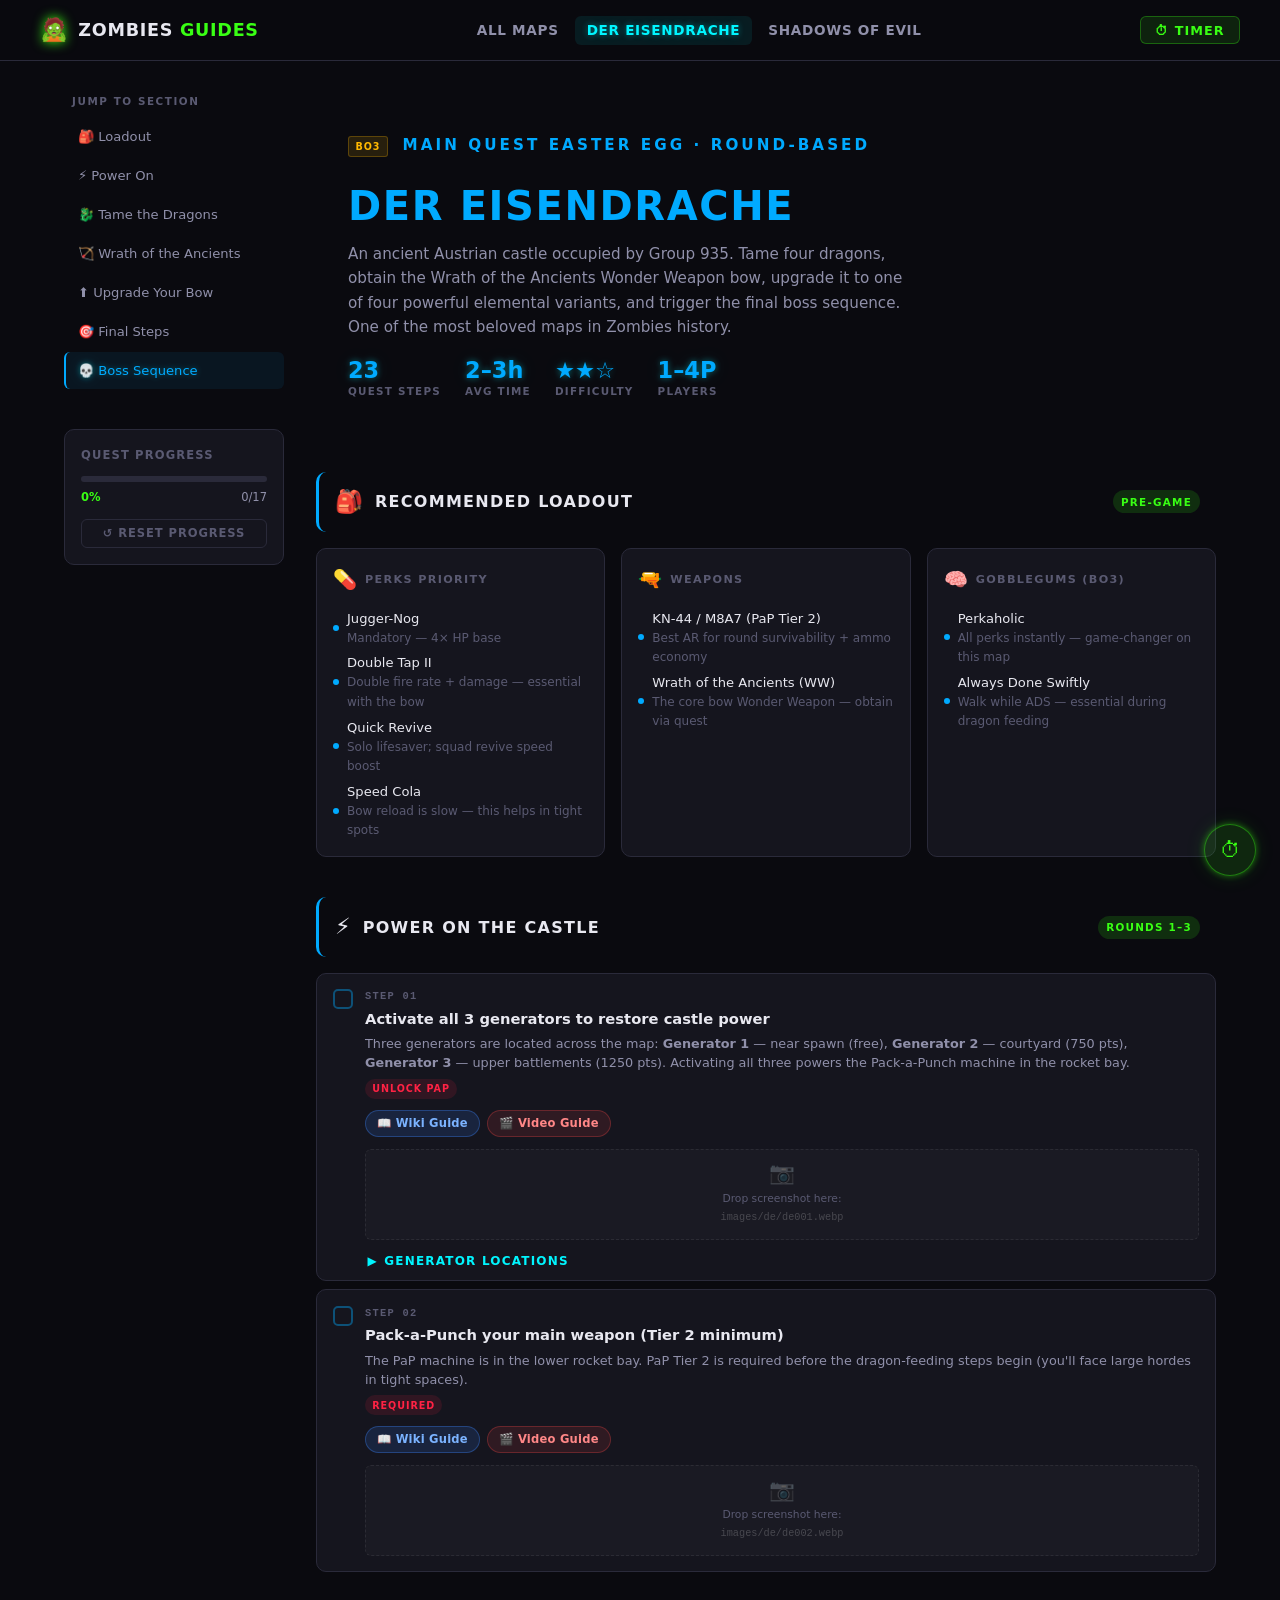
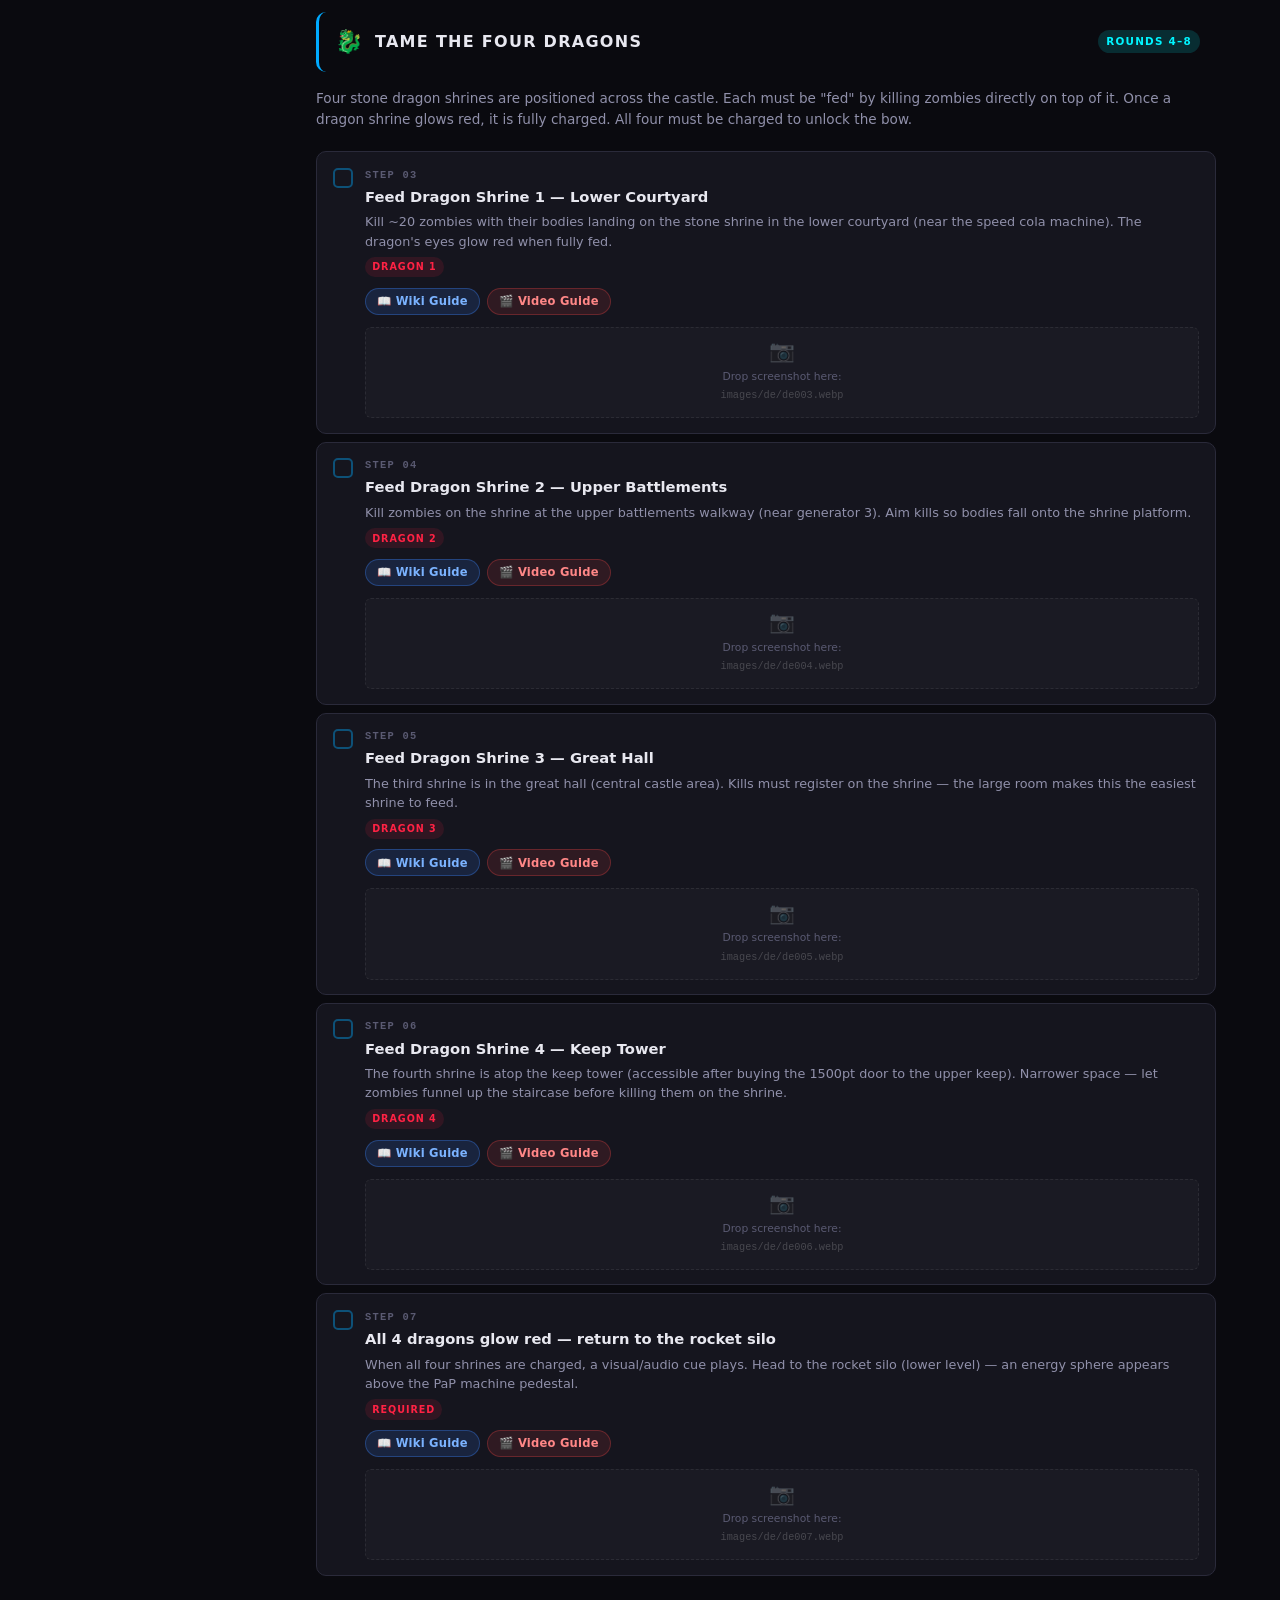
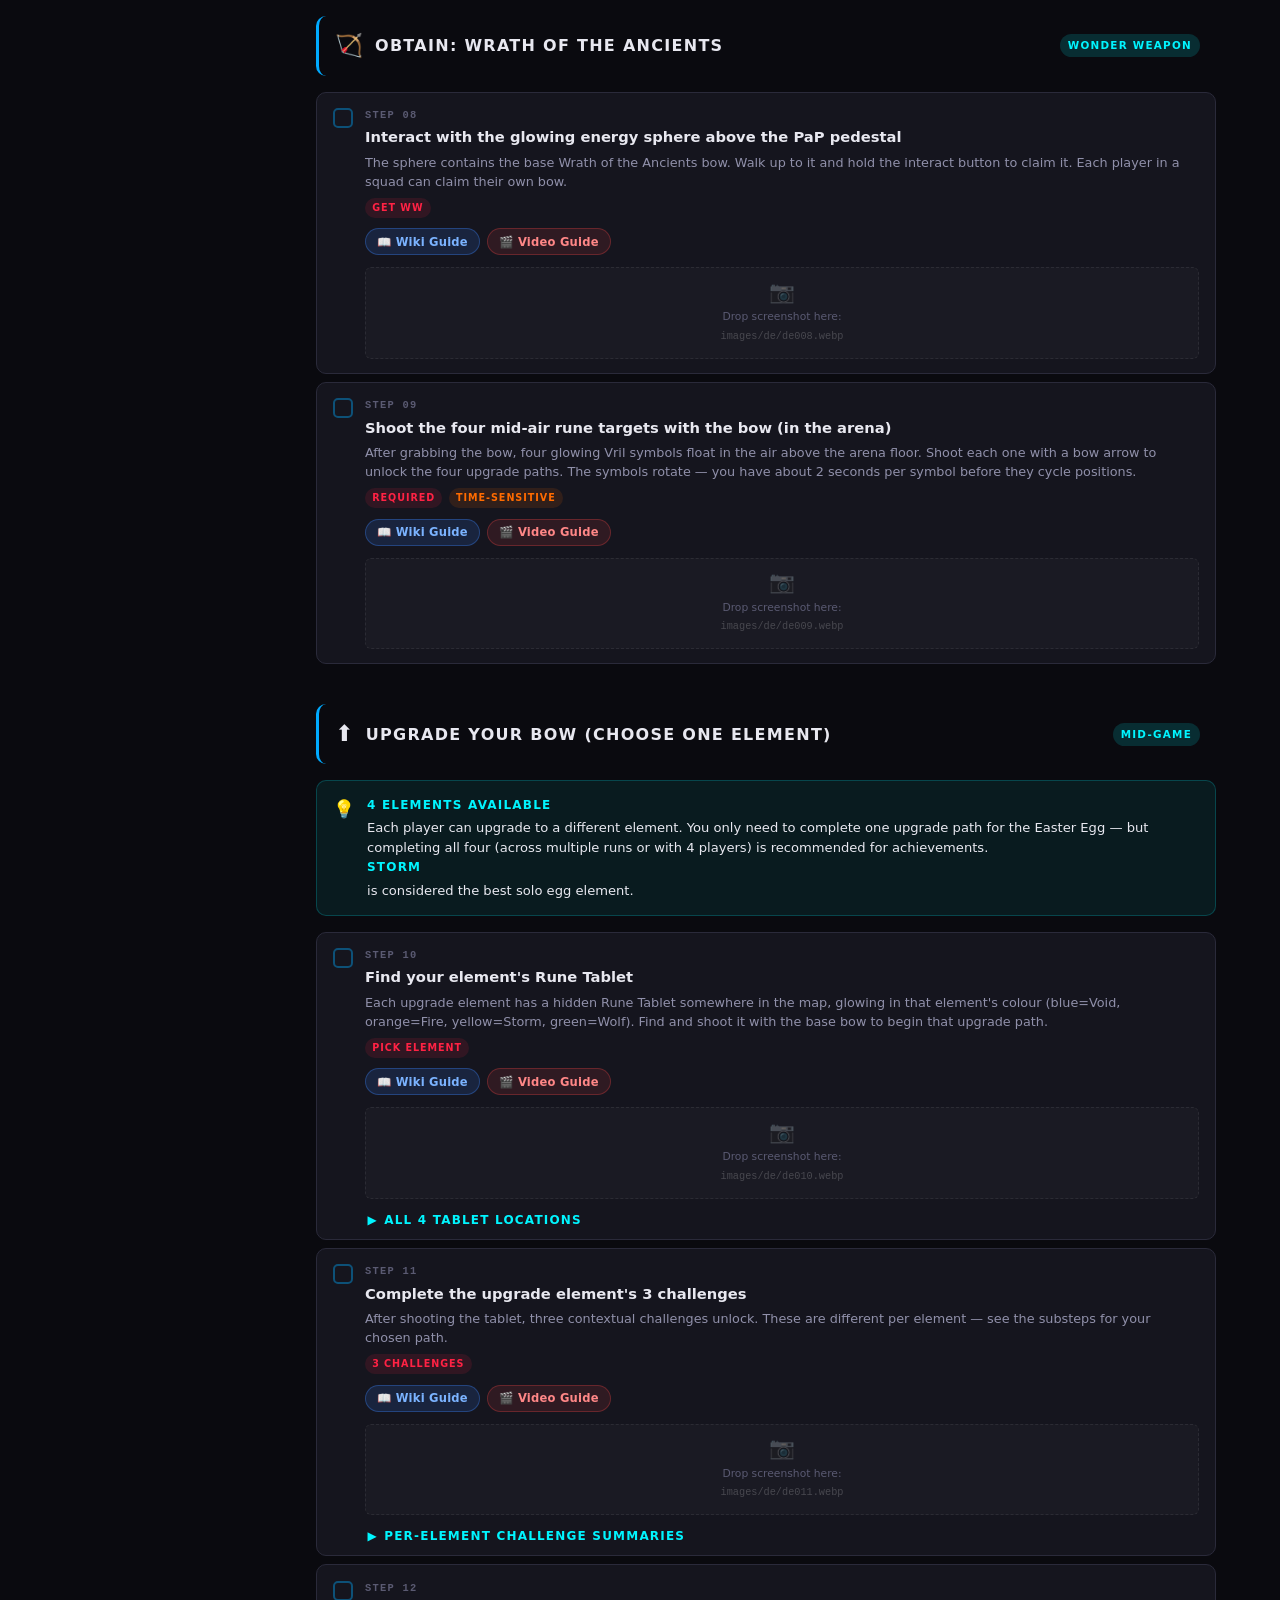
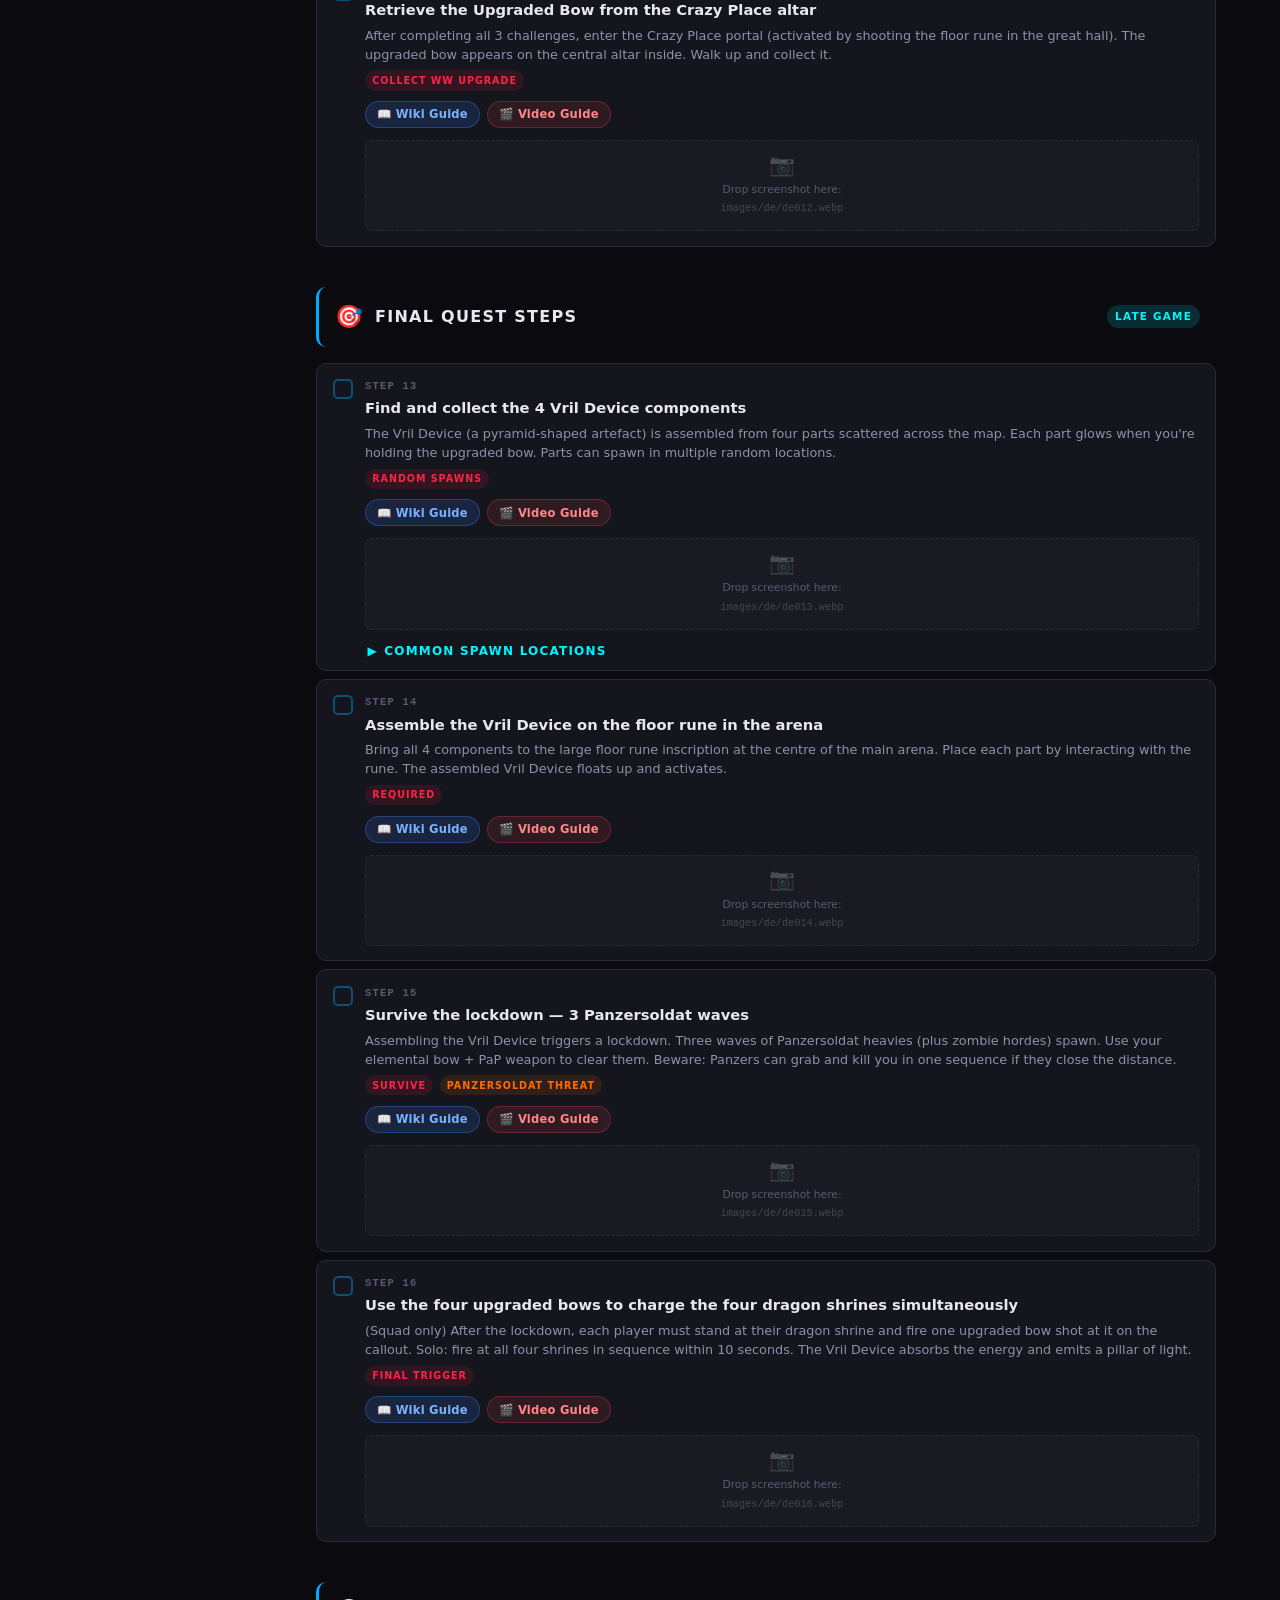
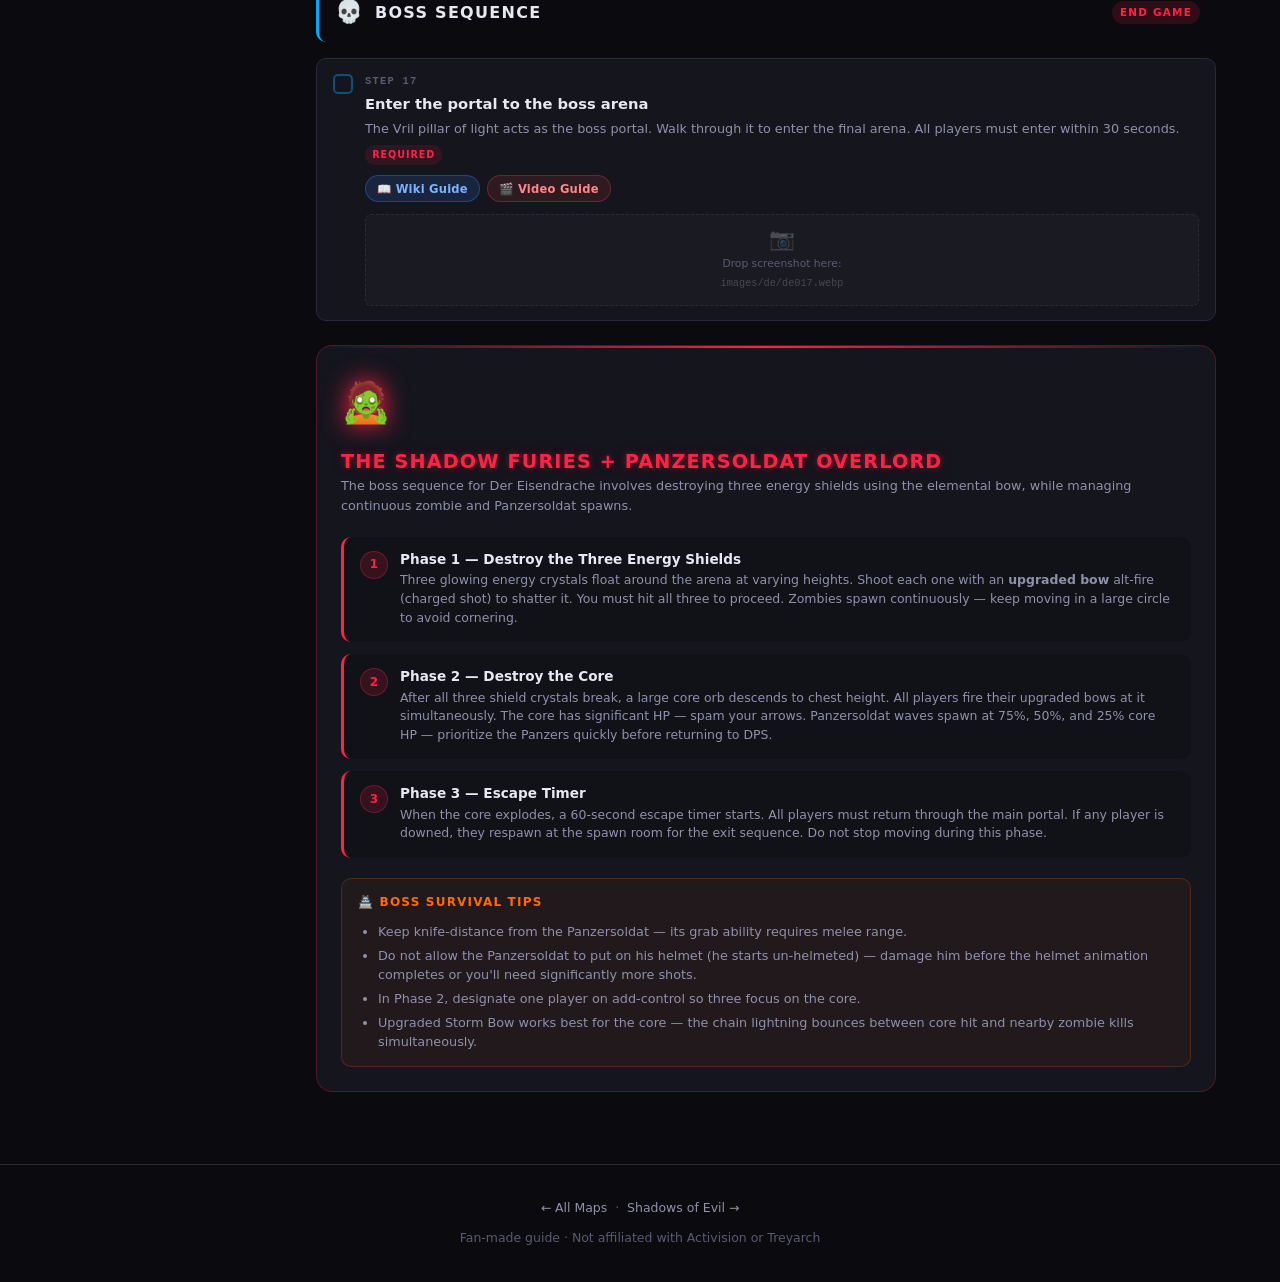
==== commit 53a9647b: "feat: enhance checklist items with reference links and styling - Added data attributes for wiki URLs" ====
--- a/bo3-der-eisendrache.html
+++ b/bo3-der-eisendrache.html
@@ -170,7 +170,7 @@
         </div>
         <div class="checklist" role="list">
 
-          <div class="checklist-item" data-step-id="de001" role="listitem">
+          <div class="checklist-item" data-step-id="de001" data-wiki-url="https://callofduty.fandom.com/wiki/My_Brother%27s_Keeper" data-yt-search="der eisendrache generator locations easter egg guide" role="listitem">
             <div class="step-main" tabindex="0" role="button" aria-pressed="false">
               <div class="step-checkbox" aria-hidden="true"><svg width="12" height="10" viewBox="0 0 12 10" fill="none"><path d="M1 5l3.5 3.5L11 1" stroke="#000" stroke-width="2.2" stroke-linecap="round" stroke-linejoin="round"/></svg></div>
               <div class="step-content">
@@ -199,7 +199,7 @@
             </div>
           </div>
 
-          <div class="checklist-item" data-step-id="de002" role="listitem">
+          <div class="checklist-item" data-step-id="de002" data-wiki-url="https://callofduty.fandom.com/wiki/Pack-a-Punch_Machine" data-yt-search="der eisendrache pack a punch guide" role="listitem">
             <div class="step-main" tabindex="0" role="button" aria-pressed="false">
               <div class="step-checkbox" aria-hidden="true"><svg width="12" height="10" viewBox="0 0 12 10" fill="none"><path d="M1 5l3.5 3.5L11 1" stroke="#000" stroke-width="2.2" stroke-linecap="round" stroke-linejoin="round"/></svg></div>
               <div class="step-content">
@@ -231,7 +231,7 @@
         </p>
         <div class="checklist" role="list">
 
-          <div class="checklist-item" data-step-id="de003" role="listitem">
+          <div class="checklist-item" data-step-id="de003" data-wiki-url="https://callofduty.fandom.com/wiki/My_Brother%27s_Keeper" data-yt-search="der eisendrache feed dragons lower courtyard" role="listitem">
             <div class="step-main" tabindex="0" role="button" aria-pressed="false">
               <div class="step-checkbox" aria-hidden="true"><svg width="12" height="10" viewBox="0 0 12 10" fill="none"><path d="M1 5l3.5 3.5L11 1" stroke="#000" stroke-width="2.2" stroke-linecap="round" stroke-linejoin="round"/></svg></div>
               <div class="step-content">
@@ -247,7 +247,7 @@
             </div>
           </div>
 
-          <div class="checklist-item" data-step-id="de004" role="listitem">
+          <div class="checklist-item" data-step-id="de004" data-wiki-url="https://callofduty.fandom.com/wiki/My_Brother%27s_Keeper" data-yt-search="der eisendrache feed dragons teleporter" role="listitem">
             <div class="step-main" tabindex="0" role="button" aria-pressed="false">
               <div class="step-checkbox" aria-hidden="true"><svg width="12" height="10" viewBox="0 0 12 10" fill="none"><path d="M1 5l3.5 3.5L11 1" stroke="#000" stroke-width="2.2" stroke-linecap="round" stroke-linejoin="round"/></svg></div>
               <div class="step-content">
@@ -262,7 +262,7 @@
             </div>
           </div>
 
-          <div class="checklist-item" data-step-id="de005" role="listitem">
+          <div class="checklist-item" data-step-id="de005" data-wiki-url="https://callofduty.fandom.com/wiki/My_Brother%27s_Keeper" data-yt-search="der eisendrache feed dragon upper battlements" role="listitem">
             <div class="step-main" tabindex="0" role="button" aria-pressed="false">
               <div class="step-checkbox" aria-hidden="true"><svg width="12" height="10" viewBox="0 0 12 10" fill="none"><path d="M1 5l3.5 3.5L11 1" stroke="#000" stroke-width="2.2" stroke-linecap="round" stroke-linejoin="round"/></svg></div>
               <div class="step-content">
@@ -278,7 +278,7 @@
             </div>
           </div>
 
-          <div class="checklist-item" data-step-id="de006" role="listitem">
+          <div class="checklist-item" data-step-id="de006" data-wiki-url="https://callofduty.fandom.com/wiki/My_Brother%27s_Keeper" data-yt-search="der eisendrache feed dragon pyramid room" role="listitem">
             <div class="step-main" tabindex="0" role="button" aria-pressed="false">
               <div class="step-checkbox" aria-hidden="true"><svg width="12" height="10" viewBox="0 0 12 10" fill="none"><path d="M1 5l3.5 3.5L11 1" stroke="#000" stroke-width="2.2" stroke-linecap="round" stroke-linejoin="round"/></svg></div>
               <div class="step-content">
@@ -294,7 +294,7 @@
             </div>
           </div>
 
-          <div class="checklist-item" data-step-id="de007" role="listitem">
+          <div class="checklist-item" data-step-id="de007" data-wiki-url="https://callofduty.fandom.com/wiki/My_Brother%27s_Keeper" data-yt-search="der eisendrache trigger all four dragons shrine" role="listitem">
             <div class="step-main" tabindex="0" role="button" aria-pressed="false">
               <div class="step-checkbox" aria-hidden="true"><svg width="12" height="10" viewBox="0 0 12 10" fill="none"><path d="M1 5l3.5 3.5L11 1" stroke="#000" stroke-width="2.2" stroke-linecap="round" stroke-linejoin="round"/></svg></div>
               <div class="step-content">
@@ -322,7 +322,7 @@
         </div>
         <div class="checklist" role="list">
 
-          <div class="checklist-item" data-step-id="de008" role="listitem">
+          <div class="checklist-item" data-step-id="de008" data-wiki-url="https://callofduty.fandom.com/wiki/Wrath_of_the_Ancients" data-yt-search="der eisendrache obtain wrath of the ancients bow" role="listitem">
             <div class="step-main" tabindex="0" role="button" aria-pressed="false">
               <div class="step-checkbox" aria-hidden="true"><svg width="12" height="10" viewBox="0 0 12 10" fill="none"><path d="M1 5l3.5 3.5L11 1" stroke="#000" stroke-width="2.2" stroke-linecap="round" stroke-linejoin="round"/></svg></div>
               <div class="step-content">
@@ -338,7 +338,7 @@
             </div>
           </div>
 
-          <div class="checklist-item" data-step-id="de009" role="listitem">
+          <div class="checklist-item" data-step-id="de009" data-wiki-url="https://callofduty.fandom.com/wiki/Wrath_of_the_Ancients" data-yt-search="der eisendrache bow wisps rune targets shooting" role="listitem">
             <div class="step-main" tabindex="0" role="button" aria-pressed="false">
               <div class="step-checkbox" aria-hidden="true"><svg width="12" height="10" viewBox="0 0 12 10" fill="none"><path d="M1 5l3.5 3.5L11 1" stroke="#000" stroke-width="2.2" stroke-linecap="round" stroke-linejoin="round"/></svg></div>
               <div class="step-content">
@@ -382,7 +382,7 @@
 
         <div class="checklist" role="list">
 
-          <div class="checklist-item" data-step-id="de010" role="listitem">
+          <div class="checklist-item" data-step-id="de010" data-wiki-url="https://callofduty.fandom.com/wiki/Wrath_of_the_Ancients" data-yt-search="der eisendrache void bow upgrade guide" role="listitem">
             <div class="step-main" tabindex="0" role="button" aria-pressed="false">
               <div class="step-checkbox" aria-hidden="true"><svg width="12" height="10" viewBox="0 0 12 10" fill="none"><path d="M1 5l3.5 3.5L11 1" stroke="#000" stroke-width="2.2" stroke-linecap="round" stroke-linejoin="round"/></svg></div>
               <div class="step-content">
@@ -411,7 +411,7 @@
             </div>
           </div>
 
-          <div class="checklist-item" data-step-id="de011" role="listitem">
+          <div class="checklist-item" data-step-id="de011" data-wiki-url="https://callofduty.fandom.com/wiki/Wrath_of_the_Ancients" data-yt-search="der eisendrache wolf bow upgrade guide" role="listitem">
             <div class="step-main" tabindex="0" role="button" aria-pressed="false">
               <div class="step-checkbox" aria-hidden="true"><svg width="12" height="10" viewBox="0 0 12 10" fill="none"><path d="M1 5l3.5 3.5L11 1" stroke="#000" stroke-width="2.2" stroke-linecap="round" stroke-linejoin="round"/></svg></div>
               <div class="step-content">
@@ -455,7 +455,7 @@
             </div>
           </div>
 
-          <div class="checklist-item" data-step-id="de012" role="listitem">
+          <div class="checklist-item" data-step-id="de012" data-wiki-url="https://callofduty.fandom.com/wiki/Wrath_of_the_Ancients" data-yt-search="der eisendrache upgraded bows all four elements" role="listitem">
             <div class="step-main" tabindex="0" role="button" aria-pressed="false">
               <div class="step-checkbox" aria-hidden="true"><svg width="12" height="10" viewBox="0 0 12 10" fill="none"><path d="M1 5l3.5 3.5L11 1" stroke="#000" stroke-width="2.2" stroke-linecap="round" stroke-linejoin="round"/></svg></div>
               <div class="step-content">
@@ -484,7 +484,7 @@
         </div>
         <div class="checklist" role="list">
 
-          <div class="checklist-item" data-step-id="de013" role="listitem">
+          <div class="checklist-item" data-step-id="de013" data-wiki-url="https://callofduty.fandom.com/wiki/My_Brother%27s_Keeper" data-yt-search="der eisendrache vril device parts locations" role="listitem">
             <div class="step-main" tabindex="0" role="button" aria-pressed="false">
               <div class="step-checkbox" aria-hidden="true"><svg width="12" height="10" viewBox="0 0 12 10" fill="none"><path d="M1 5l3.5 3.5L11 1" stroke="#000" stroke-width="2.2" stroke-linecap="round" stroke-linejoin="round"/></svg></div>
               <div class="step-content">
@@ -514,7 +514,7 @@
             </div>
           </div>
 
-          <div class="checklist-item" data-step-id="de014" role="listitem">
+          <div class="checklist-item" data-step-id="de014" data-wiki-url="https://callofduty.fandom.com/wiki/My_Brother%27s_Keeper" data-yt-search="der eisendrache vril device assembly pyramid" role="listitem">
             <div class="step-main" tabindex="0" role="button" aria-pressed="false">
               <div class="step-checkbox" aria-hidden="true"><svg width="12" height="10" viewBox="0 0 12 10" fill="none"><path d="M1 5l3.5 3.5L11 1" stroke="#000" stroke-width="2.2" stroke-linecap="round" stroke-linejoin="round"/></svg></div>
               <div class="step-content">
@@ -530,7 +530,7 @@
             </div>
           </div>
 
-          <div class="checklist-item" data-step-id="de015" role="listitem">
+          <div class="checklist-item" data-step-id="de015" data-wiki-url="https://callofduty.fandom.com/wiki/My_Brother%27s_Keeper" data-yt-search="der eisendrache defense lockdown easter egg waves" role="listitem">
             <div class="step-main" tabindex="0" role="button" aria-pressed="false">
               <div class="step-checkbox" aria-hidden="true"><svg width="12" height="10" viewBox="0 0 12 10" fill="none"><path d="M1 5l3.5 3.5L11 1" stroke="#000" stroke-width="2.2" stroke-linecap="round" stroke-linejoin="round"/></svg></div>
               <div class="step-content">
@@ -550,7 +550,7 @@
             </div>
           </div>
 
-          <div class="checklist-item" data-step-id="de016" role="listitem">
+          <div class="checklist-item" data-step-id="de016" data-wiki-url="https://callofduty.fandom.com/wiki/My_Brother%27s_Keeper" data-yt-search="der eisendrache dragon shrine last charge final step" role="listitem">
             <div class="step-main" tabindex="0" role="button" aria-pressed="false">
               <div class="step-checkbox" aria-hidden="true"><svg width="12" height="10" viewBox="0 0 12 10" fill="none"><path d="M1 5l3.5 3.5L11 1" stroke="#000" stroke-width="2.2" stroke-linecap="round" stroke-linejoin="round"/></svg></div>
               <div class="step-content">
@@ -578,7 +578,7 @@
           <span class="section-phase-tag phase-boss">End Game</span>
         </div>
         <div class="checklist" role="list">
-          <div class="checklist-item" data-step-id="de017" role="listitem">
+          <div class="checklist-item" data-step-id="de017" data-wiki-url="https://callofduty.fandom.com/wiki/My_Brother%27s_Keeper" data-yt-search="der eisendrache boss fight keeper guide" role="listitem">
             <div class="step-main" tabindex="0" role="button" aria-pressed="false">
               <div class="step-checkbox" aria-hidden="true"><svg width="12" height="10" viewBox="0 0 12 10" fill="none"><path d="M1 5l3.5 3.5L11 1" stroke="#000" stroke-width="2.2" stroke-linecap="round" stroke-linejoin="round"/></svg></div>
               <div class="step-content">
--- a/css/style.css
+++ b/css/style.css
@@ -1598,3 +1598,45 @@
 
 /* completed step: dim image slightly */
 .checklist-item.completed .step-image-slot { opacity: 0.5; }
+
+/* ============================================================
+   STEP REFERENCE LINKS  (wiki + youtube, injected by app.js)
+   ============================================================ */
+.step-refs {
+  display: flex;
+  gap: 0.45rem;
+  flex-wrap: wrap;
+  margin-top: 0.65rem;
+}
+
+.step-ref-btn {
+  display: inline-flex;
+  align-items: center;
+  gap: 0.3rem;
+  padding: 0.28rem 0.7rem;
+  border-radius: 20px;
+  font-size: 0.72rem;
+  font-weight: 600;
+  letter-spacing: 0.02em;
+  text-decoration: none;
+  border: 1px solid transparent;
+  transition: opacity 0.15s, transform 0.1s;
+  line-height: 1.4;
+  pointer-events: all;         /* always clickable even inside completed steps */
+}
+.step-ref-btn:hover  { opacity: 0.85; transform: translateY(-1px); }
+.step-ref-btn:active { transform: translateY(0); }
+
+.step-ref-wiki {
+  background: rgba(59, 130, 246, 0.15);
+  border-color: rgba(59, 130, 246, 0.35);
+  color: #7bb3ff;
+}
+.step-ref-yt {
+  background: rgba(239, 68, 68, 0.12);
+  border-color: rgba(239, 68, 68, 0.3);
+  color: #ff8787;
+}
+
+/* prevent link opacity from being killed inside completed items */
+.checklist-item.completed .step-refs { opacity: 0.65; }
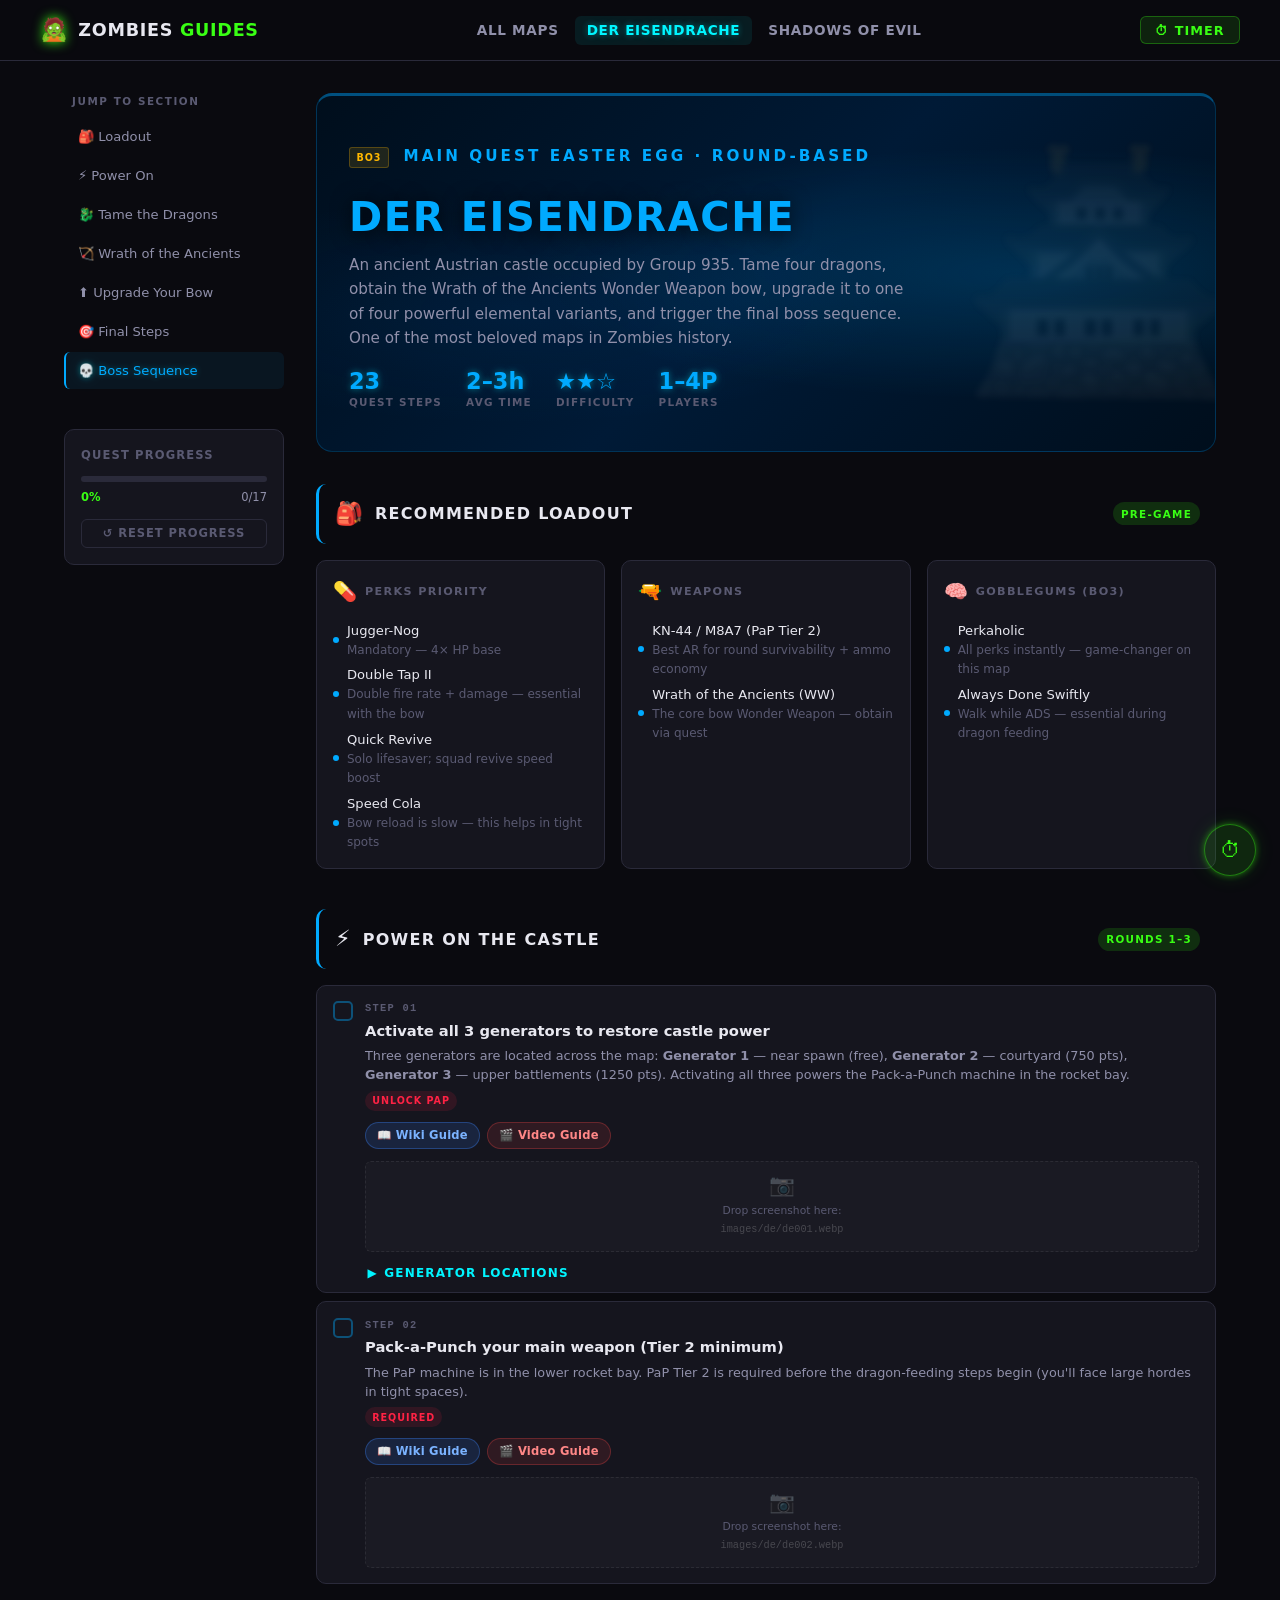
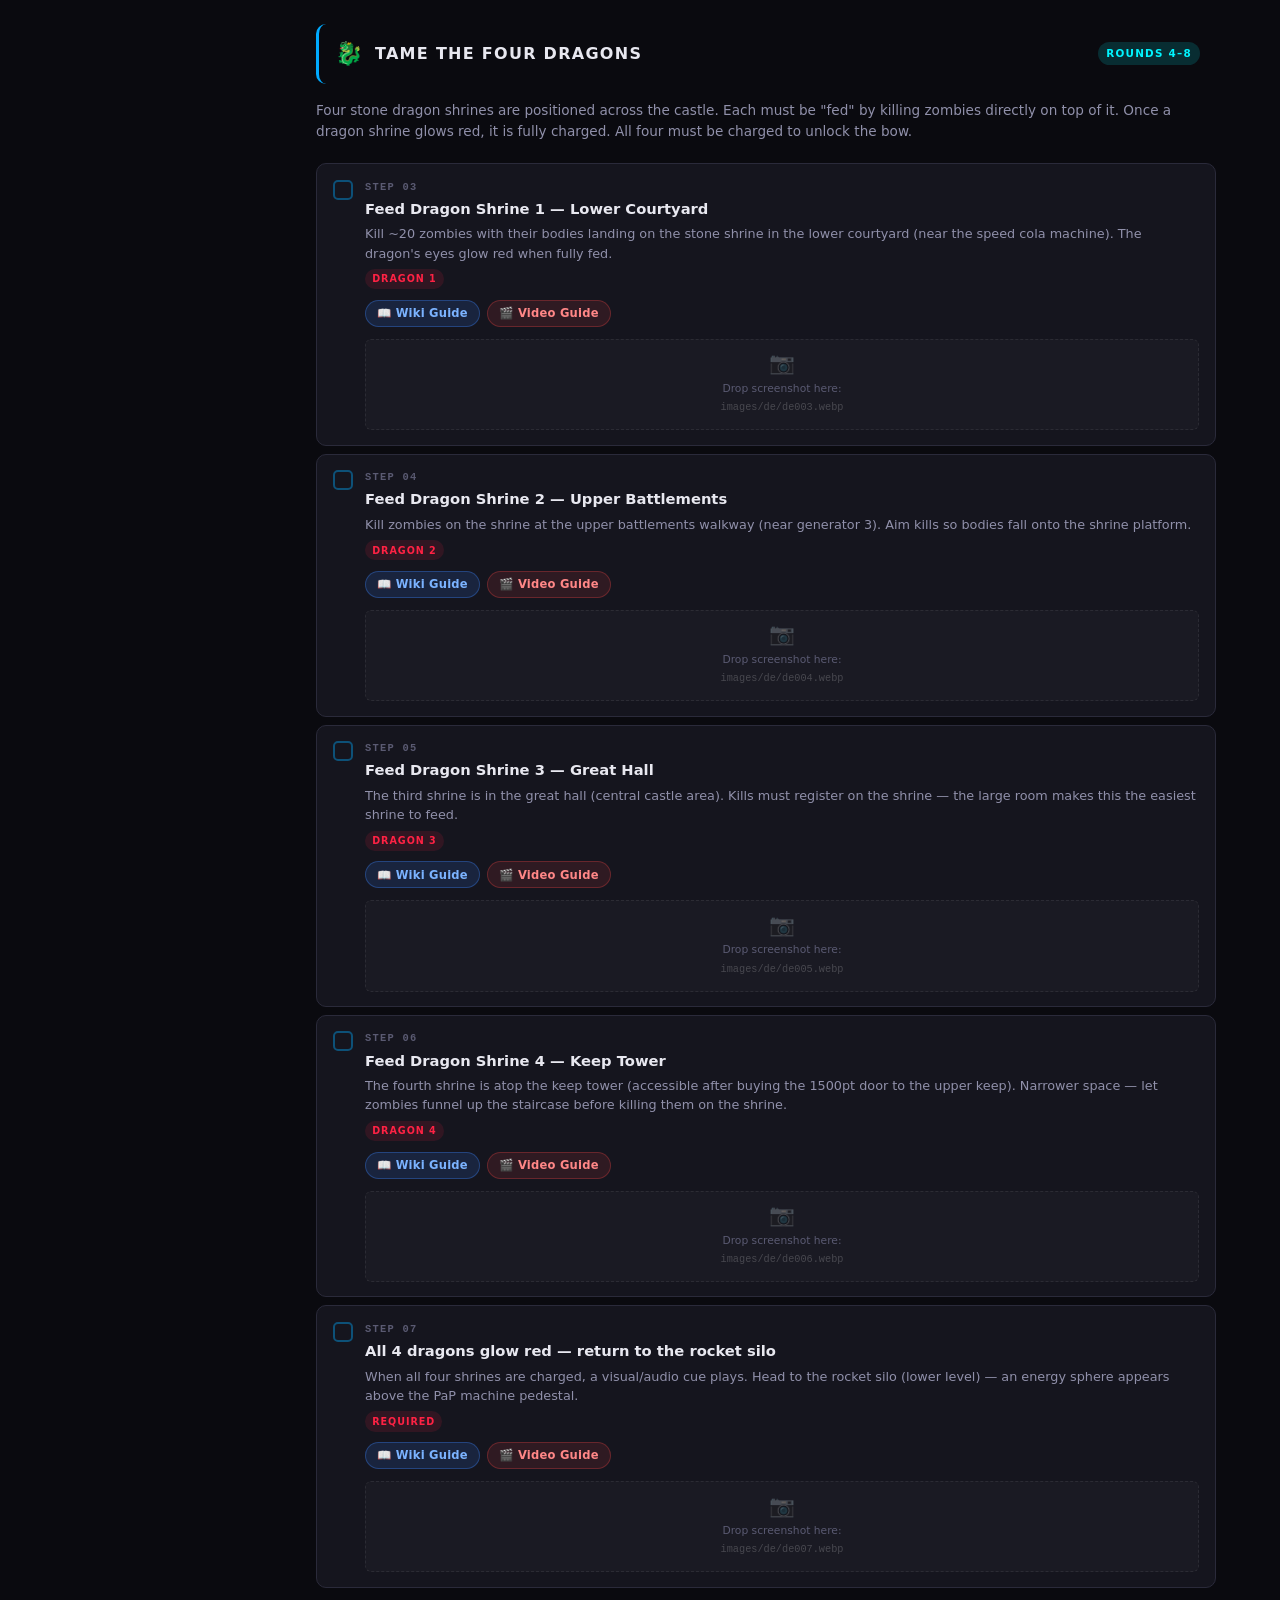
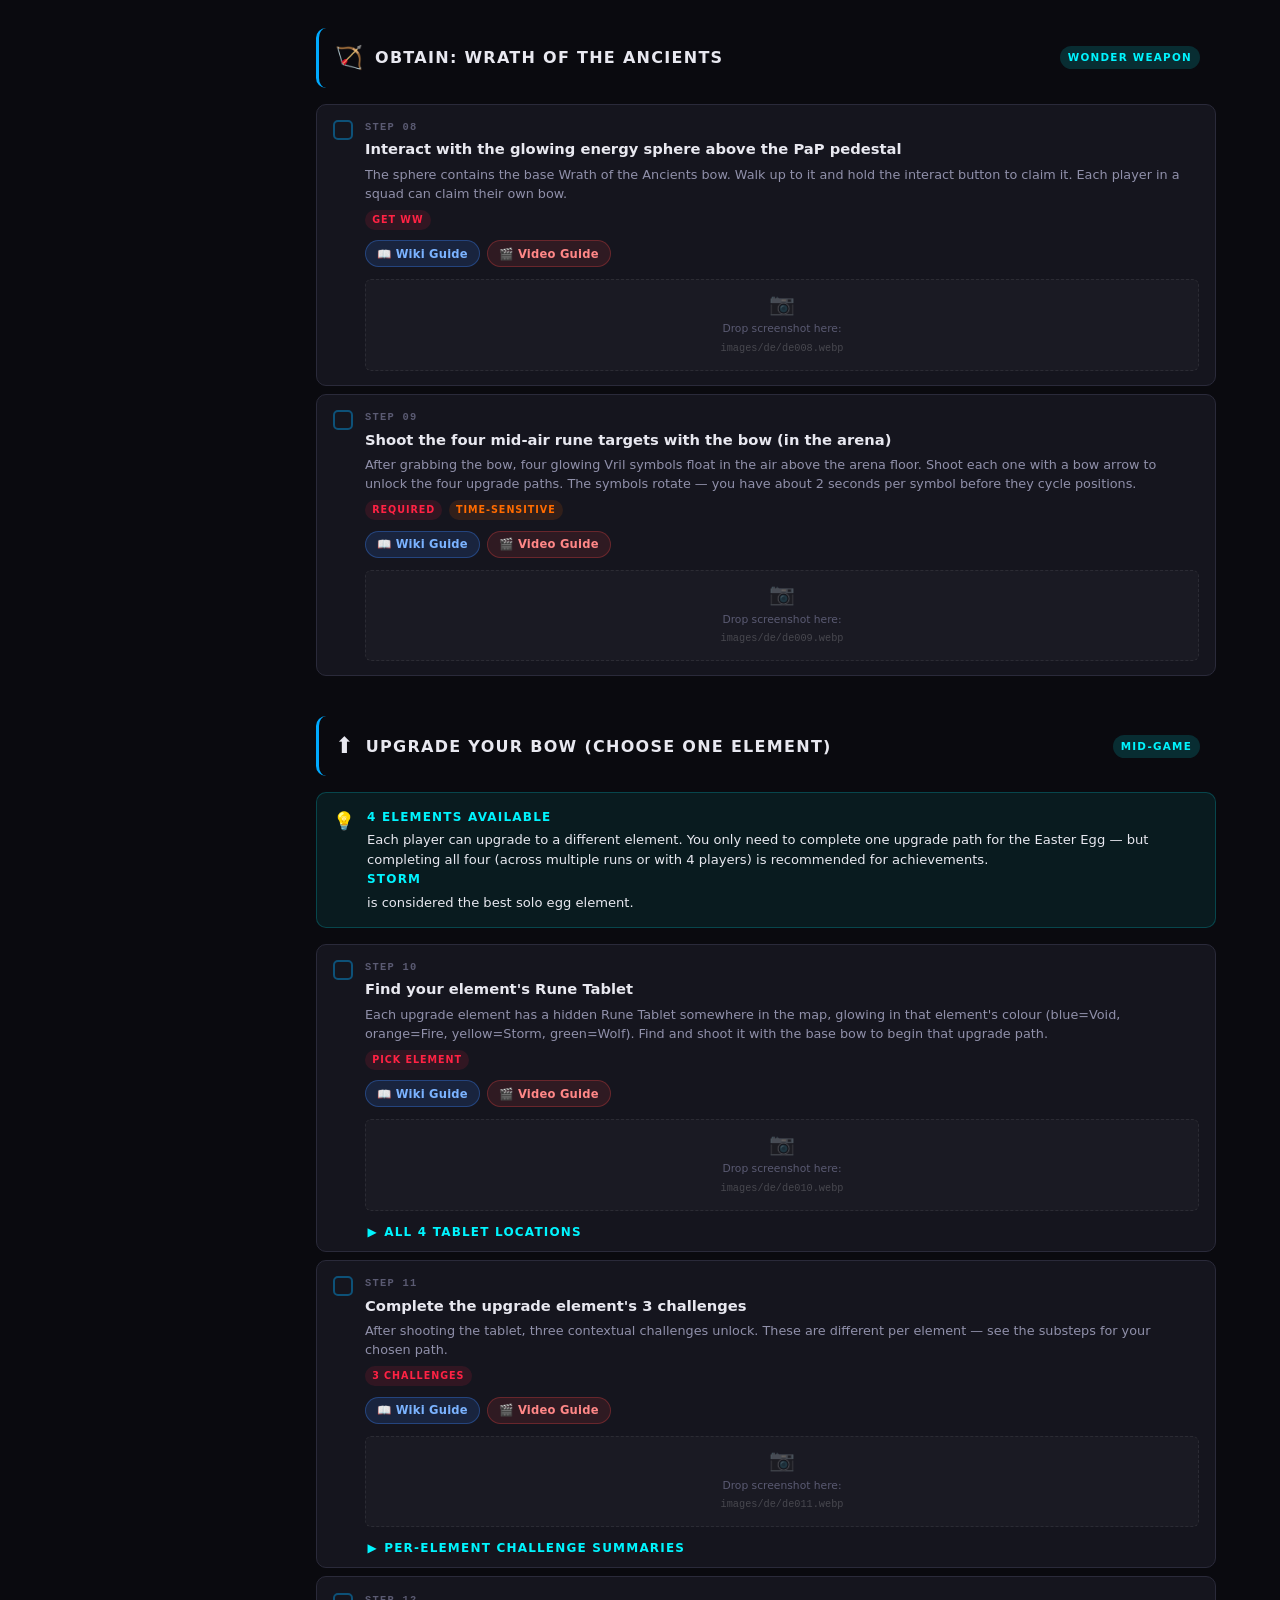
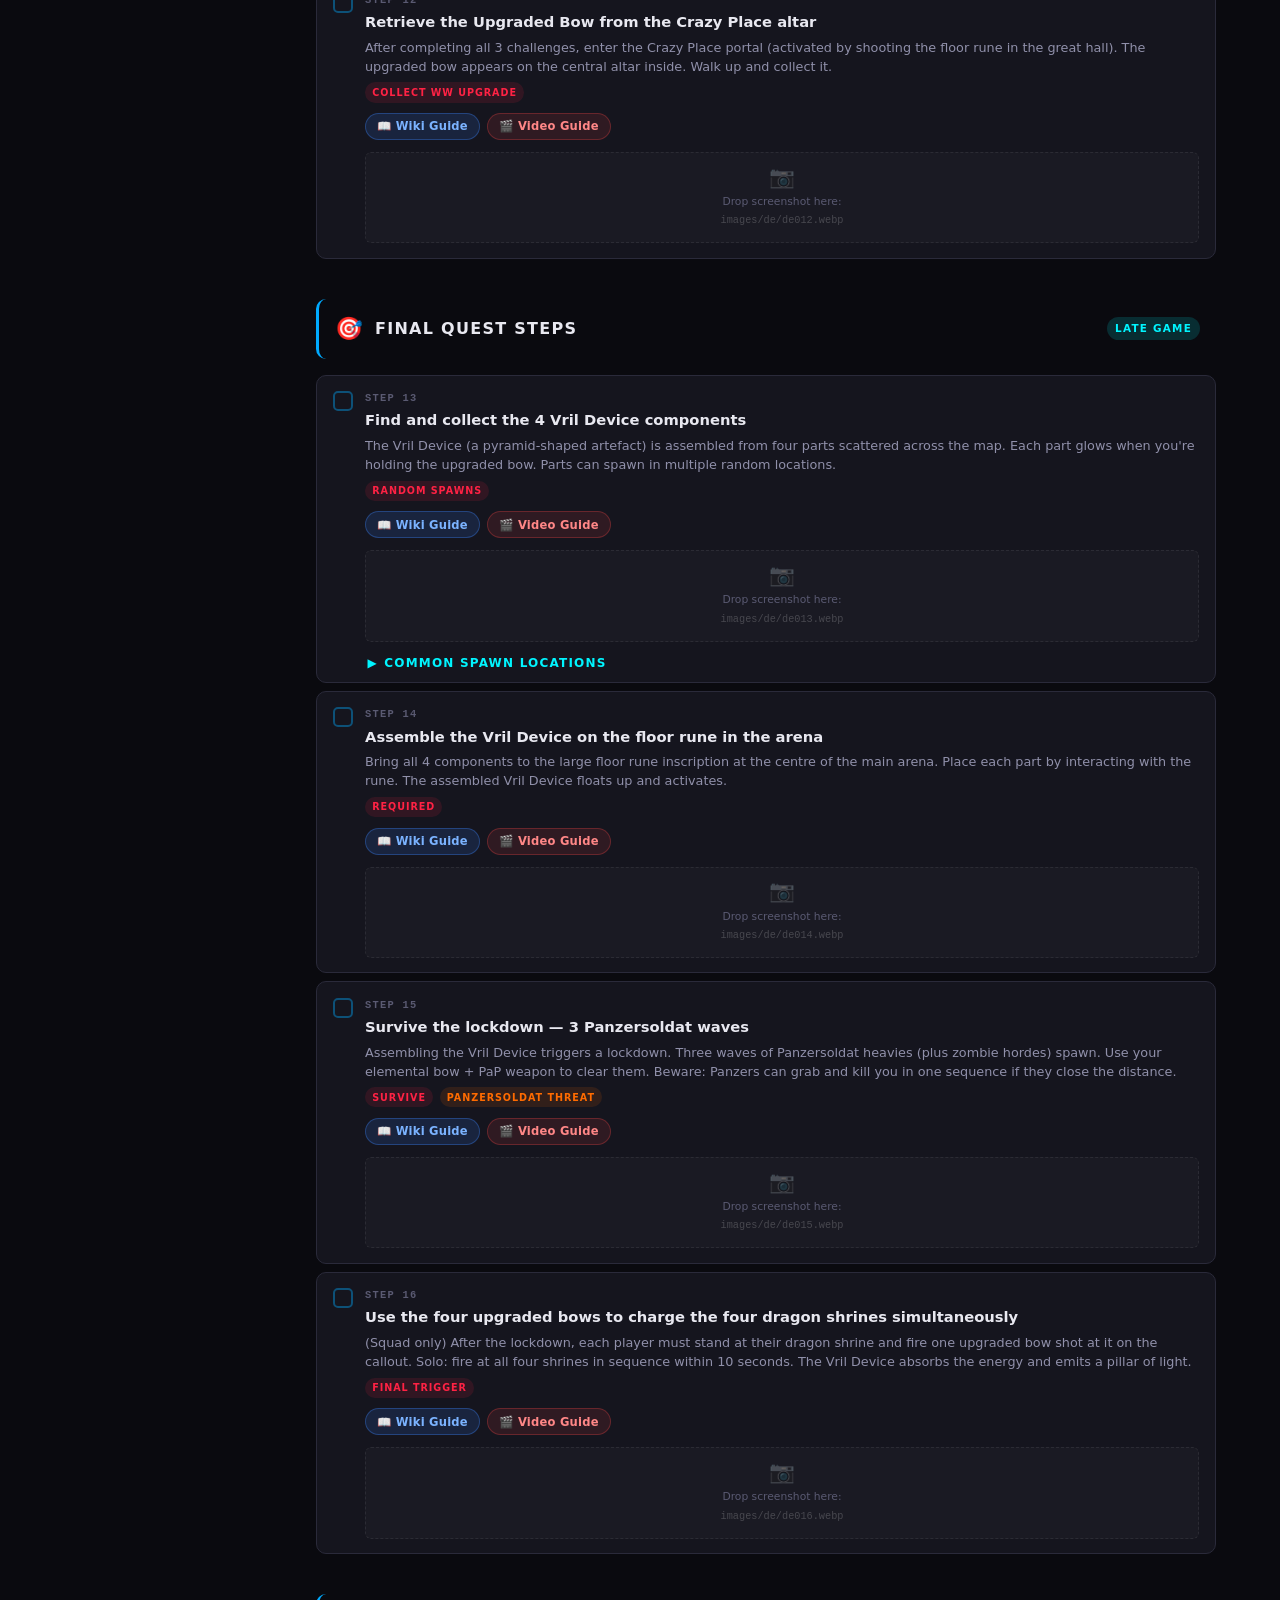
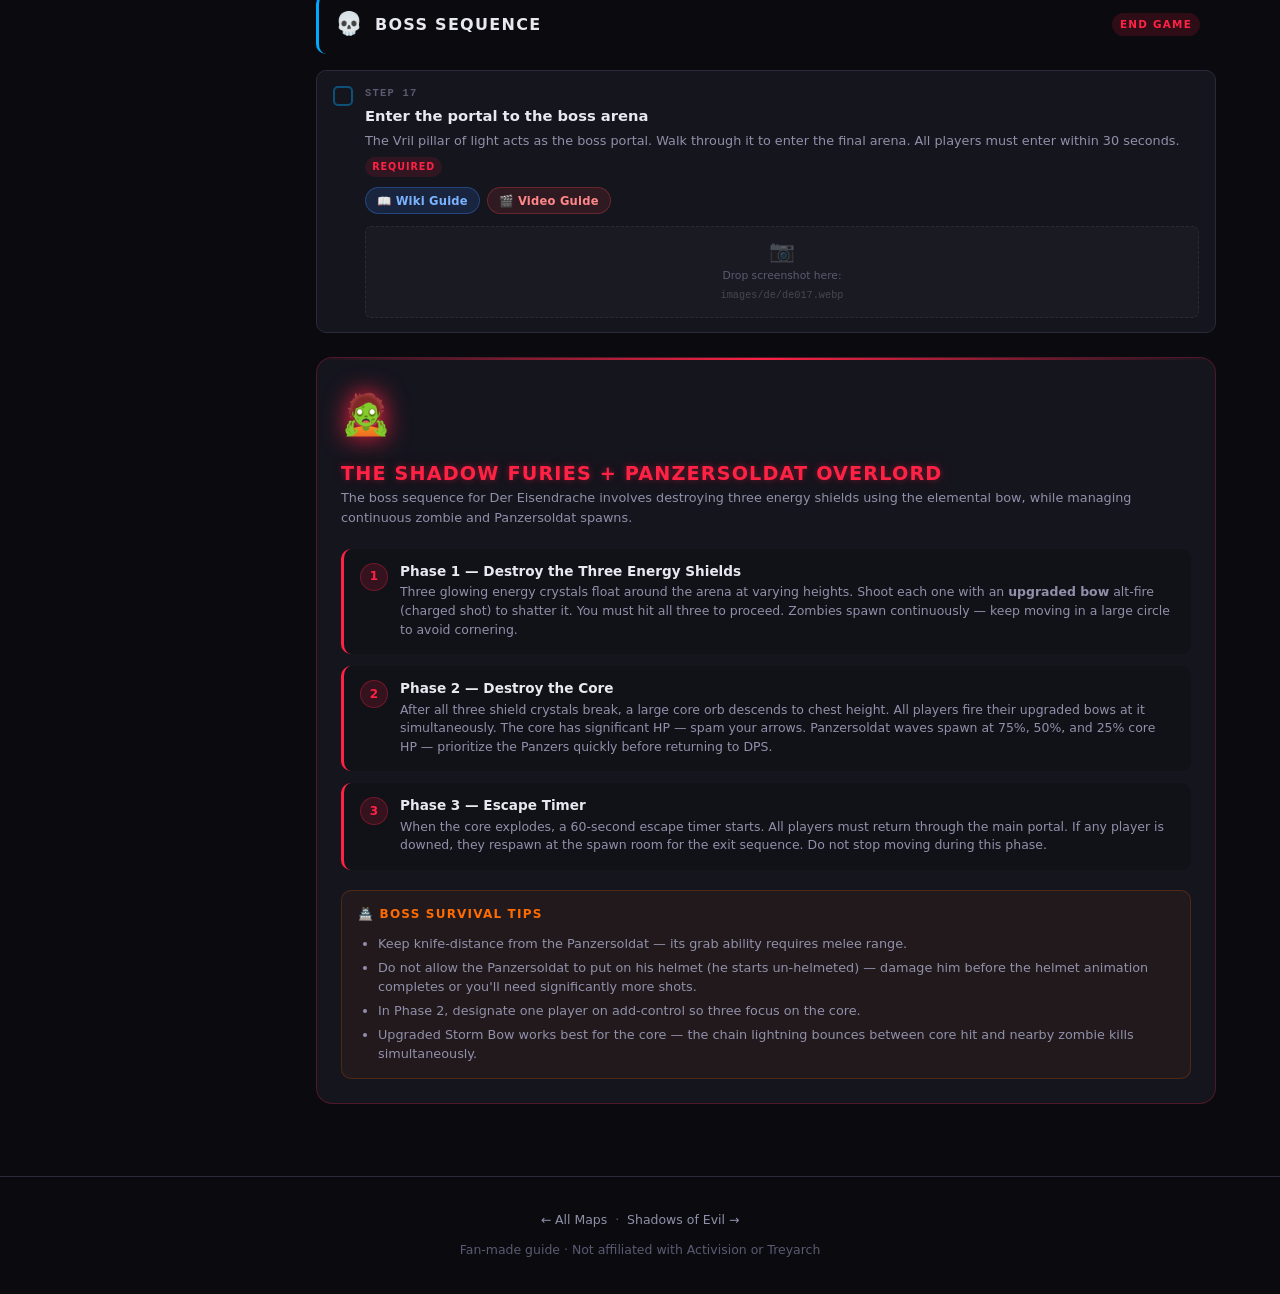
==== commit 25a08b75: "feat: update Terminus decoder to use Venn diagram symbols and improve UI" ====
--- a/bo3-der-eisendrache.html
+++ b/bo3-der-eisendrache.html
@@ -79,7 +79,7 @@
     <main class="guide-main" id="main-content">
 
       <!-- Hero -->
-      <div class="guide-hero">
+      <div class="guide-hero guide-hero--der-eisendrache">
         <p class="guide-hero-tag" style="color:#00aaff;">
           <span class="game-badge game-badge-bo3" style="margin-right:0.4rem;">BO3</span>
           Main Quest Easter Egg · Round-Based
--- a/css/style.css
+++ b/css/style.css
@@ -159,8 +159,23 @@
   position: absolute;
   inset: 0;
   background:
-    radial-gradient(ellipse 70% 50% at 50% 0%, rgba(57,255,20,0.07) 0%, transparent 70%),
-    radial-gradient(ellipse 40% 30% at 20% 80%, rgba(0,245,255,0.05) 0%, transparent 60%);
+    radial-gradient(ellipse 70% 50% at 50% 0%, rgba(57,255,20,0.08) 0%, transparent 70%),
+    radial-gradient(ellipse 40% 30% at 20% 80%, rgba(0,245,255,0.05) 0%, transparent 60%),
+    radial-gradient(ellipse 30% 25% at 80% 70%, rgba(57,255,20,0.04) 0%, transparent 55%),
+    linear-gradient(rgba(57,255,20,0.028) 1px, transparent 1px),
+    linear-gradient(90deg, rgba(57,255,20,0.028) 1px, transparent 1px);
+  background-size: 100% 100%, 100% 100%, 100% 100%, 38px 38px, 38px 38px;
+  pointer-events: none;
+}
+
+.hero::after {
+  content: '';
+  position: absolute;
+  bottom: 0;
+  left: 0;
+  right: 0;
+  height: 120px;
+  background: linear-gradient(to bottom, transparent, var(--bg-primary));
   pointer-events: none;
 }
 
@@ -176,6 +191,12 @@
   border: 1px solid rgba(57,255,20,0.3);
   padding: 0.25rem 0.75rem;
   border-radius: 99px;
+  animation: eyebrow-pulse 3s ease-in-out infinite;
+}
+
+@keyframes eyebrow-pulse {
+  0%, 100% { box-shadow: 0 0 6px rgba(57,255,20,0.15); }
+  50%       { box-shadow: 0 0 18px rgba(57,255,20,0.35), 0 0 4px rgba(57,255,20,0.4) inset; }
 }
 
 .hero-title {
@@ -264,7 +285,7 @@
 .map-card--citadelle  { --card-accent: var(--neon-purple); }
 
 .map-card-banner {
-  height: 140px;
+  height: 190px;
   display: flex;
   align-items: center;
   justify-content: center;
@@ -273,33 +294,93 @@
   overflow: hidden;
 }
 
+/* ── Terminus — sci-fi ocean prison ── */
 .map-card--terminus .map-card-banner {
-  background: linear-gradient(135deg, #041a2e 0%, #0a2a40 50%, #041a2e 100%);
-}
-
+  background:
+    linear-gradient(rgba(0,245,255,0.05) 1px, transparent 1px),
+    linear-gradient(90deg, rgba(0,245,255,0.05) 1px, transparent 1px),
+    radial-gradient(ellipse at 72% 65%, rgba(0,200,255,0.18) 0%, transparent 52%),
+    radial-gradient(ellipse at 18% 30%, rgba(0,100,160,0.10) 0%, transparent 38%),
+    linear-gradient(160deg, #01090f 0%, #011824 50%, #021320 100%);
+  background-size: 28px 28px, 28px 28px, 100% 100%, 100% 100%, 100% 100%;
+  border-top: 2px solid rgba(0,245,255,0.18);
+}
+.map-card--terminus .map-card-banner::before {
+  content: '🏝';
+  font-size: 7rem;
+  position: absolute;
+  right: 1.2rem;
+  top: 50%;
+  transform: translateY(-52%);
+  opacity: 0.12;
+  pointer-events: none;
+  z-index: 0;
+  filter: blur(2px) grayscale(0.3);
+}
+
+/* ── Liberty Falls — small-town USA ── */
 .map-card--liberty .map-card-banner {
-  background: linear-gradient(135deg, #1a0a00 0%, #2a1400 50%, #1a0a00 100%);
-}
-
+  background:
+    radial-gradient(circle at 50% 38%, rgba(255,160,30,0.16) 0%, transparent 48%),
+    radial-gradient(circle at 18% 22%, rgba(255,220,80,0.09) 0%, transparent 28%),
+    radial-gradient(circle at 80% 18%, rgba(255,200,60,0.08) 0%, transparent 24%),
+    radial-gradient(circle at 62% 72%, rgba(255,80,0,0.07) 0%, transparent 32%),
+    linear-gradient(160deg, #120500 0%, #231000 50%, #150600 100%);
+  border-top: 2px solid rgba(255,107,0,0.20);
+}
+.map-card--liberty .map-card-banner::before {
+  content: '⛪';
+  font-size: 7rem;
+  position: absolute;
+  right: 1.2rem;
+  top: 50%;
+  transform: translateY(-52%);
+  opacity: 0.12;
+  pointer-events: none;
+  z-index: 0;
+  filter: blur(2px) grayscale(0.3);
+}
+
+/* ── Citadelle des Morts — gothic castle ── */
 .map-card--citadelle .map-card-banner {
-  background: linear-gradient(135deg, #120a1e 0%, #1e0a2e 50%, #120a1e 100%);
+  background:
+    linear-gradient(rgba(191,95,255,0.04) 1px, transparent 1px),
+    linear-gradient(90deg, rgba(191,95,255,0.04) 1px, transparent 1px),
+    radial-gradient(ellipse at 50% 28%, rgba(191,95,255,0.22) 0%, transparent 48%),
+    radial-gradient(ellipse at 20% 70%, rgba(120,0,200,0.10) 0%, transparent 32%),
+    radial-gradient(ellipse at 82% 60%, rgba(160,60,255,0.09) 0%, transparent 30%),
+    linear-gradient(160deg, #070011 0%, #100020 50%, #080013 100%);
+  background-size: 40px 40px, 40px 40px, 100% 100%, 100% 100%, 100% 100%, 100% 100%;
+  border-top: 2px solid rgba(191,95,255,0.20);
+}
+.map-card--citadelle .map-card-banner::before {
+  content: '🏰';
+  font-size: 7rem;
+  position: absolute;
+  right: 1.2rem;
+  top: 50%;
+  transform: translateY(-52%);
+  opacity: 0.12;
+  pointer-events: none;
+  z-index: 0;
+  filter: blur(2px) grayscale(0.3);
 }
 
 .map-card-banner::after {
   content: '';
   position: absolute;
   inset: 0;
-  background: linear-gradient(to bottom, transparent 40%, var(--bg-card) 100%);
+  background: linear-gradient(to bottom, transparent 30%, var(--bg-card) 100%);
 }
 
 .map-card-banner-icon {
   position: relative;
   z-index: 1;
-  filter: drop-shadow(0 0 16px var(--card-accent, var(--neon-cyan)));
+  filter: drop-shadow(0 0 20px var(--card-accent, var(--neon-cyan))) drop-shadow(0 0 6px rgba(0,0,0,0.8));
   transition: transform 0.3s ease;
 }
 
-.map-card:hover .map-card-banner-icon { transform: scale(1.1); }
+.map-card:hover .map-card-banner-icon { transform: scale(1.15) rotate(-3deg); }
 
 .map-card-body {
   padding: 1.25rem;
@@ -513,23 +594,127 @@
   border-radius: var(--radius-lg);
   overflow: hidden;
   margin-bottom: 2rem;
-  padding: 2.5rem 2rem;
+  padding: 3rem 2rem 2.5rem;
   position: relative;
-}
-
+  min-height: 200px;
+  display: flex;
+  flex-direction: column;
+  justify-content: flex-end;
+}
+
+/* Guide heroes — each map gets a wallpaper-style banner */
 .guide-hero--terminus {
-  background: linear-gradient(135deg, #020e1a 0%, #061827 50%, #020e1a 100%);
-  border: 1px solid rgba(0,245,255,0.2);
+  background:
+    linear-gradient(rgba(0,245,255,0.042) 1px, transparent 1px),
+    linear-gradient(90deg, rgba(0,245,255,0.042) 1px, transparent 1px),
+    radial-gradient(ellipse at 80% 50%, rgba(0,200,255,0.14) 0%, transparent 50%),
+    radial-gradient(ellipse at 15% 60%, rgba(0,100,180,0.08) 0%, transparent 40%),
+    linear-gradient(135deg, #010b17 0%, #021c2c 50%, #01111f 100%);
+  background-size: 30px 30px, 30px 30px, 100% 100%, 100% 100%, 100% 100%;
+  border: 1px solid rgba(0,245,255,0.22);
+  border-top: 3px solid rgba(0,245,255,0.35);
+}
+.guide-hero--terminus::before {
+  content: '🏝';
+  font-size: 14rem;
+  position: absolute;
+  right: -1.5rem;
+  top: 50%;
+  transform: translateY(-50%);
+  opacity: 0.065;
+  pointer-events: none;
+  line-height: 1;
+  filter: grayscale(0.4) blur(3px);
 }
 
 .guide-hero--liberty {
-  background: linear-gradient(135deg, #1a0800 0%, #2a1000 50%, #1a0800 100%);
-  border: 1px solid rgba(255,107,0,0.2);
+  background:
+    radial-gradient(ellipse at 80% 50%, rgba(255,140,20,0.16) 0%, transparent 50%),
+    radial-gradient(ellipse at 20% 30%, rgba(255,200,60,0.09) 0%, transparent 38%),
+    radial-gradient(ellipse at 60% 80%, rgba(255,80,0,0.07) 0%, transparent 35%),
+    linear-gradient(135deg, #140600 0%, #281200 50%, #140700 100%);
+  border: 1px solid rgba(255,107,0,0.22);
+  border-top: 3px solid rgba(255,107,0,0.40);
+}
+.guide-hero--liberty::before {
+  content: '⛪';
+  font-size: 14rem;
+  position: absolute;
+  right: -1.5rem;
+  top: 50%;
+  transform: translateY(-50%);
+  opacity: 0.065;
+  pointer-events: none;
+  line-height: 1;
+  filter: grayscale(0.4) blur(3px);
 }
 
 .guide-hero--citadelle {
-  background: linear-gradient(135deg, #0e0018 0%, #180028 50%, #0e0018 100%);
-  border: 1px solid rgba(191,95,255,0.2);
+  background:
+    linear-gradient(rgba(191,95,255,0.036) 1px, transparent 1px),
+    linear-gradient(90deg, rgba(191,95,255,0.036) 1px, transparent 1px),
+    radial-gradient(ellipse at 80% 50%, rgba(191,95,255,0.18) 0%, transparent 50%),
+    radial-gradient(ellipse at 20% 70%, rgba(120,0,200,0.10) 0%, transparent 40%),
+    linear-gradient(135deg, #080013 0%, #14002a 50%, #09001a 100%);
+  background-size: 42px 42px, 42px 42px, 100% 100%, 100% 100%, 100% 100%;
+  border: 1px solid rgba(191,95,255,0.22);
+  border-top: 3px solid rgba(191,95,255,0.40);
+}
+.guide-hero--citadelle::before {
+  content: '🏰';
+  font-size: 14rem;
+  position: absolute;
+  right: -1.5rem;
+  top: 50%;
+  transform: translateY(-50%);
+  opacity: 0.065;
+  pointer-events: none;
+  line-height: 1;
+  filter: grayscale(0.4) blur(3px);
+}
+
+/* BO3 hero variants */
+.guide-hero--der-eisendrache {
+  background:
+    radial-gradient(ellipse at 78% 50%, rgba(0,170,255,0.18) 0%, transparent 50%),
+    radial-gradient(ellipse at 22% 60%, rgba(0,100,200,0.10) 0%, transparent 38%),
+    linear-gradient(135deg, #000e1c 0%, #001a36 50%, #000e1c 100%);
+  border: 1px solid rgba(0,170,255,0.22);
+  border-top: 3px solid rgba(0,170,255,0.40);
+}
+.guide-hero--der-eisendrache::before {
+  content: '🏯';
+  font-size: 14rem;
+  position: absolute;
+  right: -1.5rem;
+  top: 50%;
+  transform: translateY(-50%);
+  opacity: 0.065;
+  pointer-events: none;
+  line-height: 1;
+  filter: grayscale(0.4) blur(3px);
+}
+
+.guide-hero--shadows-of-evil {
+  background:
+    radial-gradient(ellipse at 78% 50%, rgba(255,34,68,0.18) 0%, transparent 50%),
+    radial-gradient(ellipse at 22% 40%, rgba(200,0,20,0.10) 0%, transparent 38%),
+    radial-gradient(ellipse at 50% 80%, rgba(160,0,0,0.10) 0%, transparent 40%),
+    linear-gradient(135deg, #120004 0%, #250008 50%, #120004 100%);
+  border: 1px solid rgba(255,34,68,0.22);
+  border-top: 3px solid rgba(255,34,68,0.40);
+}
+.guide-hero--shadows-of-evil::before {
+  content: '🌆';
+  font-size: 14rem;
+  position: absolute;
+  right: -1.5rem;
+  top: 50%;
+  transform: translateY(-50%);
+  opacity: 0.065;
+  pointer-events: none;
+  line-height: 1;
+  filter: grayscale(0.4) blur(3px);
 }
 
 .guide-hero-tag {
@@ -547,6 +732,7 @@
   text-transform: uppercase;
   letter-spacing: 0.04em;
   margin-bottom: 0.75rem;
+  text-shadow: 0 2px 20px rgba(0,0,0,0.8);
 }
 
 .guide-hero p {
@@ -1505,17 +1691,61 @@
 .map-card--the-giant        { --card-accent: var(--neon-green); }
 .map-card--gorod-krovi      { --card-accent: var(--neon-orange); }
 
+/* ── Der Eisendrache — Austrian mountain castle ── */
 .map-card--der-eisendrache .map-card-banner {
-  background: linear-gradient(135deg, #001a33 0%, #003366 60%, rgba(0,170,255,0.13) 100%);
-}
+  background:
+    radial-gradient(ellipse at 72% 55%, rgba(0,170,255,0.20) 0%, transparent 52%),
+    radial-gradient(ellipse at 20% 35%, rgba(0,120,200,0.10) 0%, transparent 38%),
+    linear-gradient(160deg, #000a18 0%, #001530 50%, #000a18 100%);
+  border-top: 2px solid rgba(0,170,255,0.20);
+}
+.map-card--der-eisendrache .map-card-banner::before {
+  content: '🏯';
+  font-size: 7rem;
+  position: absolute;
+  right: 1.2rem;
+  top: 50%;
+  transform: translateY(-52%);
+  opacity: 0.12;
+  pointer-events: none;
+  z-index: 0;
+  filter: blur(2px) grayscale(0.3);
+}
+
+/* ── Shadows of Evil — 1940s noir city ── */
 .map-card--shadows-of-evil .map-card-banner {
-  background: linear-gradient(135deg, #1a0008 0%, #330010 60%, rgba(255,34,68,0.13) 100%);
-}
+  background:
+    radial-gradient(ellipse at 68% 55%, rgba(255,34,68,0.20) 0%, transparent 50%),
+    radial-gradient(ellipse at 22% 35%, rgba(180,0,20,0.10) 0%, transparent 38%),
+    radial-gradient(ellipse at 50% 85%, rgba(100,0,10,0.10) 0%, transparent 36%),
+    linear-gradient(160deg, #100003 0%, #220007 50%, #100003 100%);
+  border-top: 2px solid rgba(255,34,68,0.18);
+}
+.map-card--shadows-of-evil .map-card-banner::before {
+  content: '🌆';
+  font-size: 7rem;
+  position: absolute;
+  right: 1.2rem;
+  top: 50%;
+  transform: translateY(-52%);
+  opacity: 0.12;
+  pointer-events: none;
+  z-index: 0;
+  filter: blur(2px) grayscale(0.3);
+}
+
+/* ── The Giant / Gorod Krovi (placeholder) ── */
 .map-card--the-giant .map-card-banner {
-  background: linear-gradient(135deg, #0a1a0a 0%, #0f280f 60%, rgba(57,255,20,0.10) 100%);
+  background:
+    radial-gradient(ellipse at 65% 55%, rgba(57,255,20,0.16) 0%, transparent 50%),
+    linear-gradient(160deg, #080f08 0%, #0e1e0e 50%, #080f08 100%);
+  border-top: 2px solid rgba(57,255,20,0.16);
 }
 .map-card--gorod-krovi .map-card-banner {
-  background: linear-gradient(135deg, #1a0c00 0%, #331500 60%, rgba(255,107,0,0.13) 100%);
+  background:
+    radial-gradient(ellipse at 65% 55%, rgba(255,107,0,0.18) 0%, transparent 50%),
+    linear-gradient(160deg, #130800 0%, #251200 50%, #130800 100%);
+  border-top: 2px solid rgba(255,107,0,0.18);
 }
 
 /* coming-soon overlay */
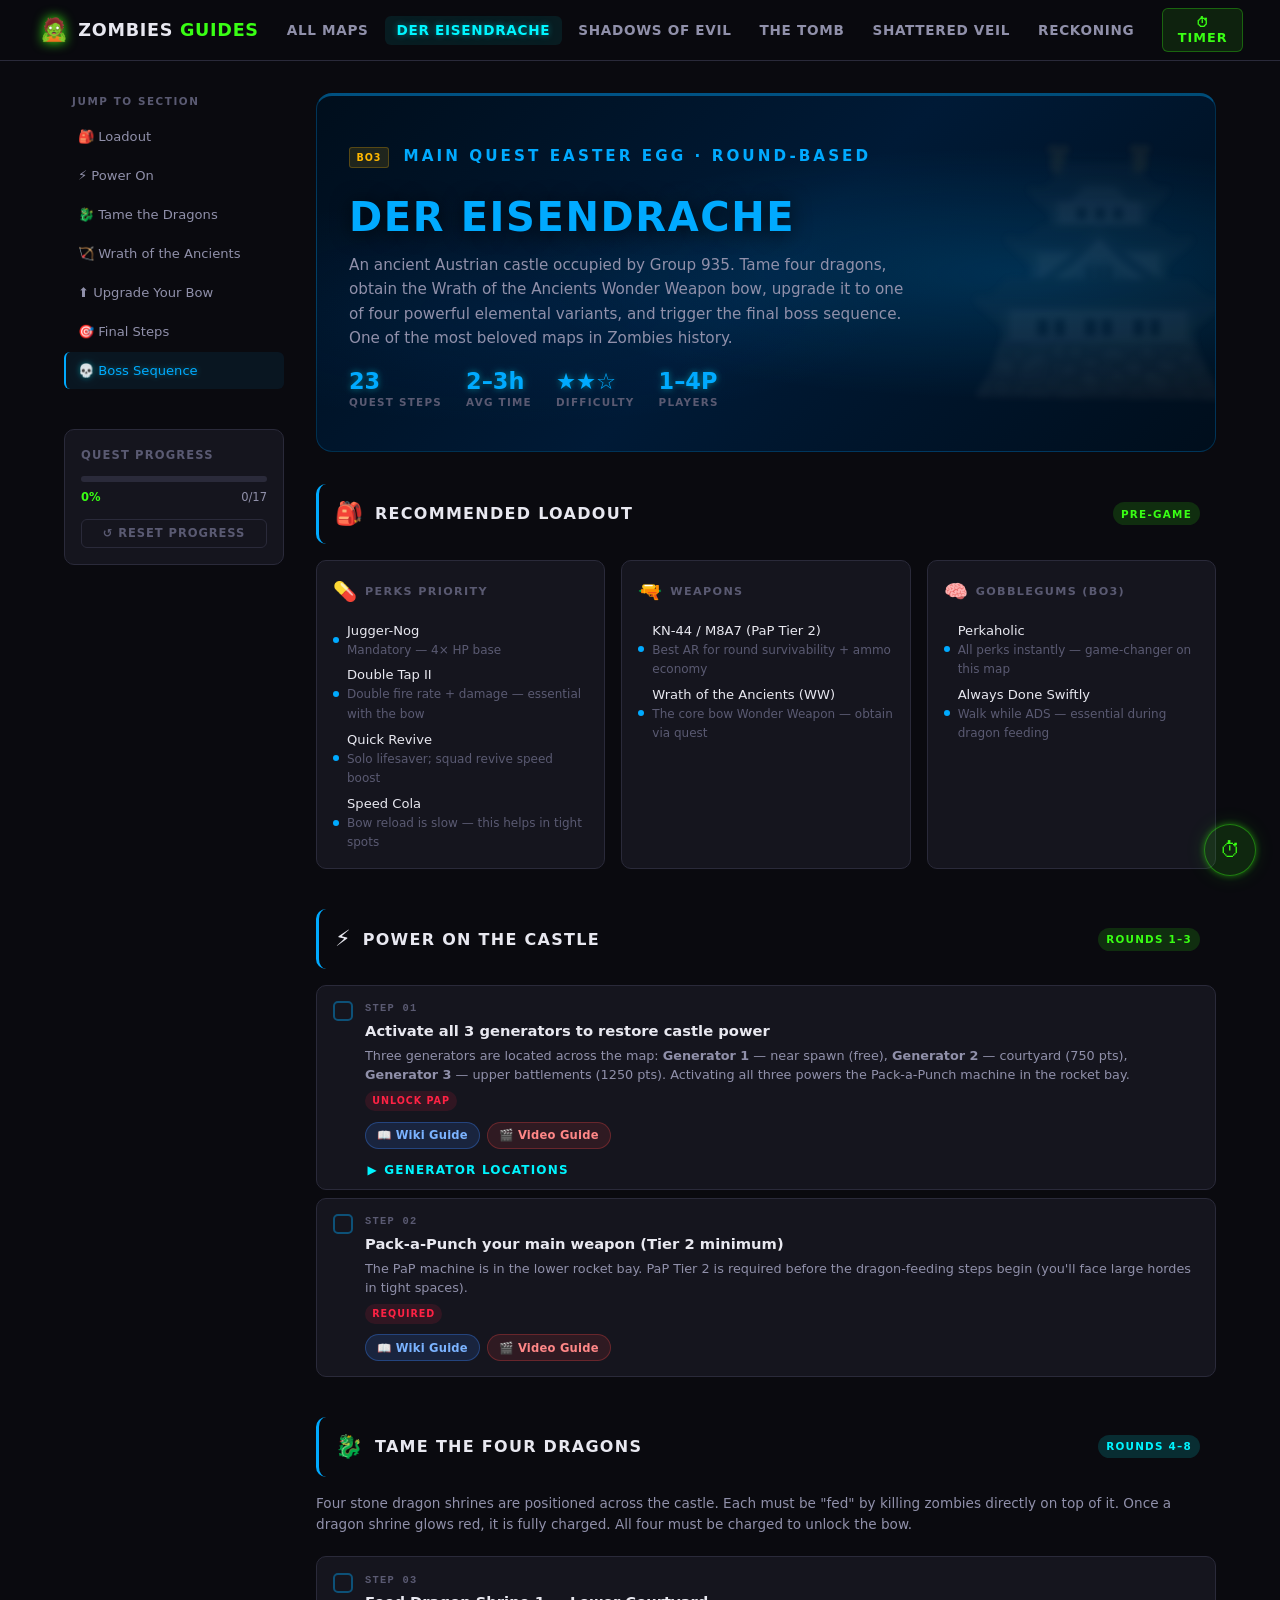
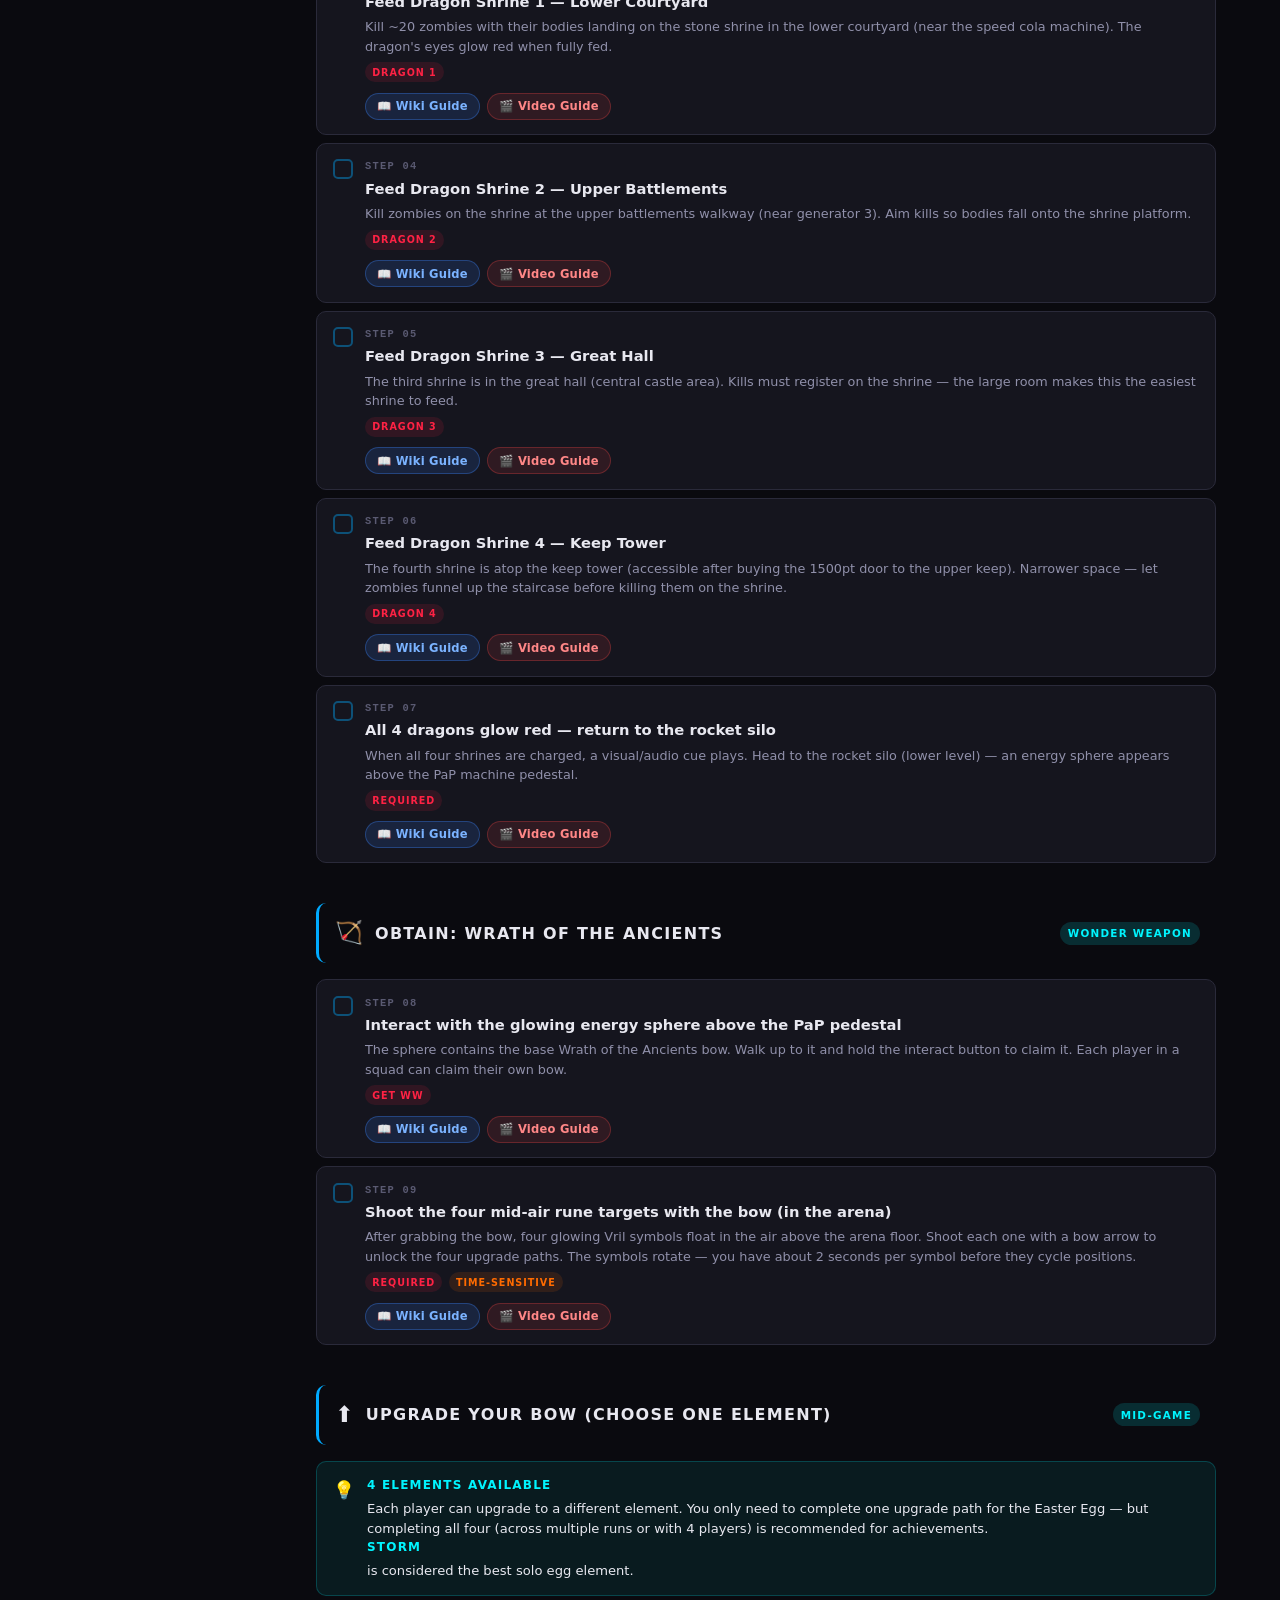
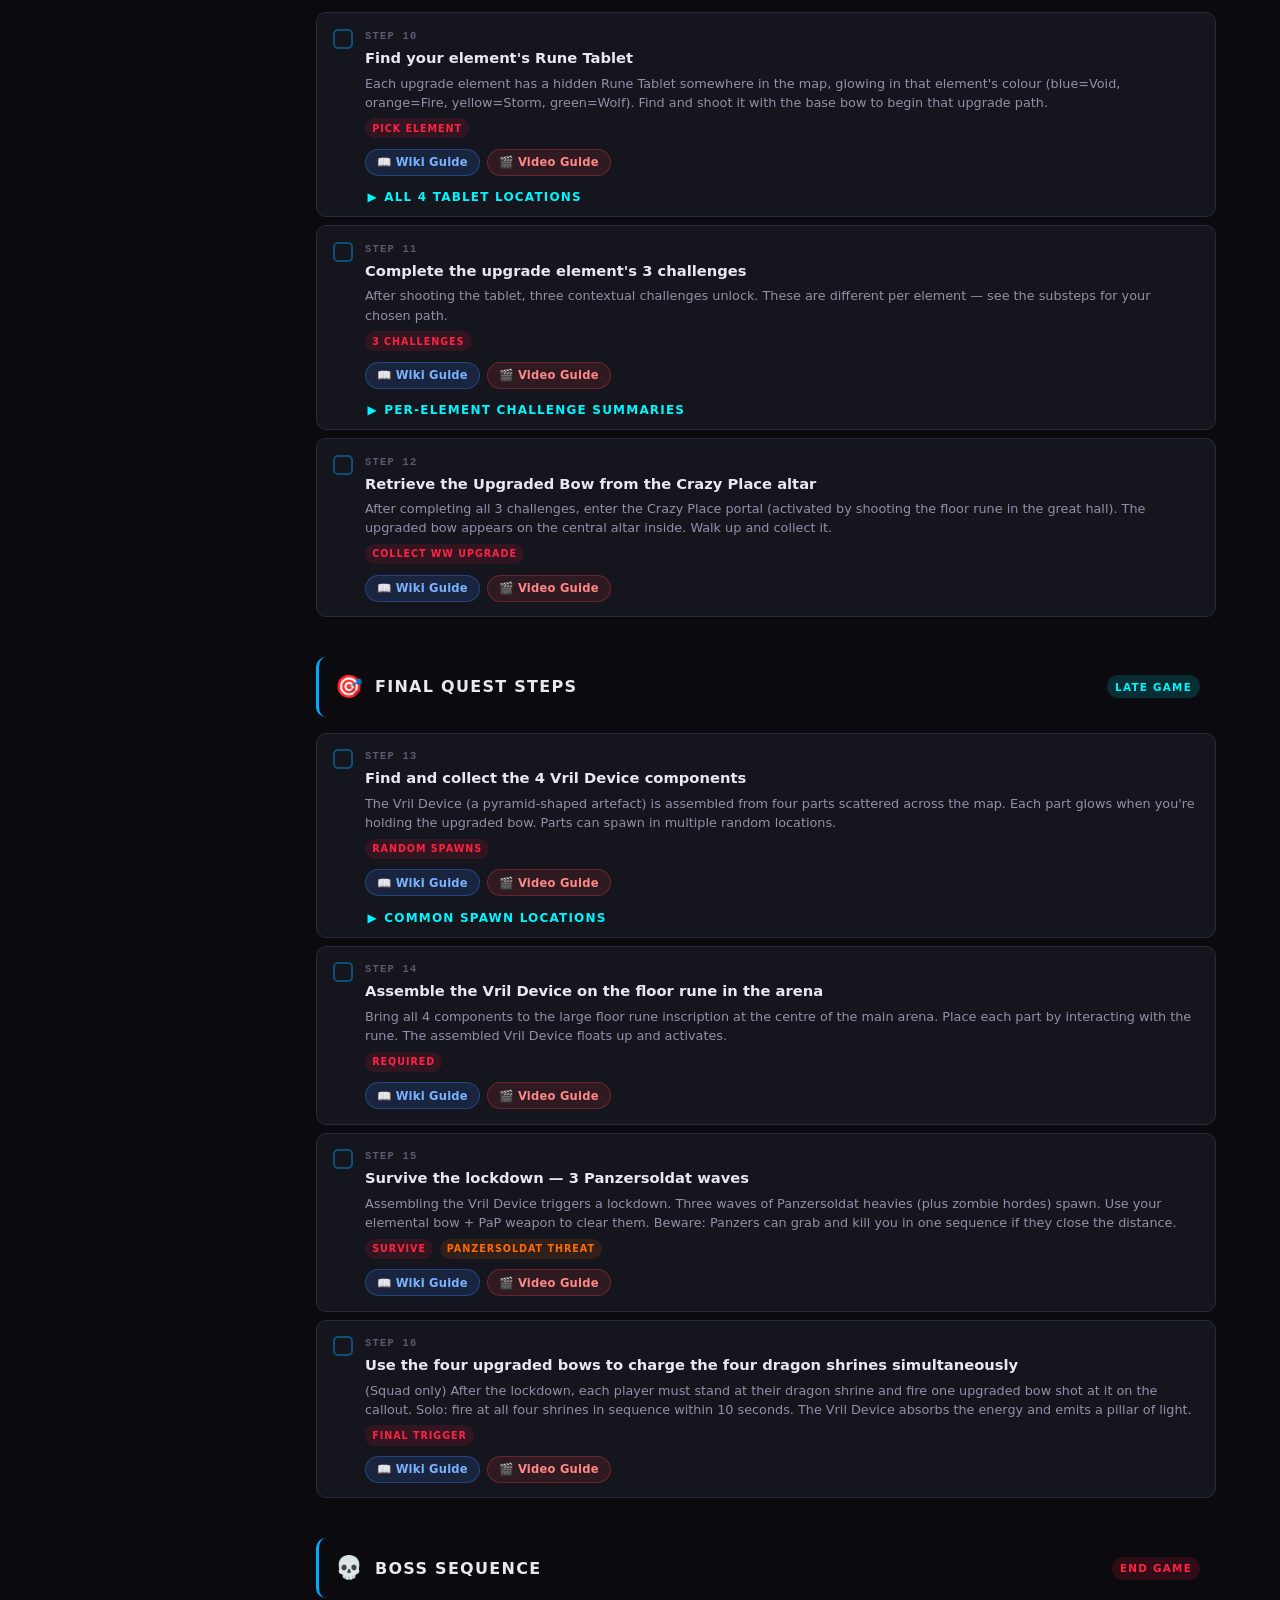
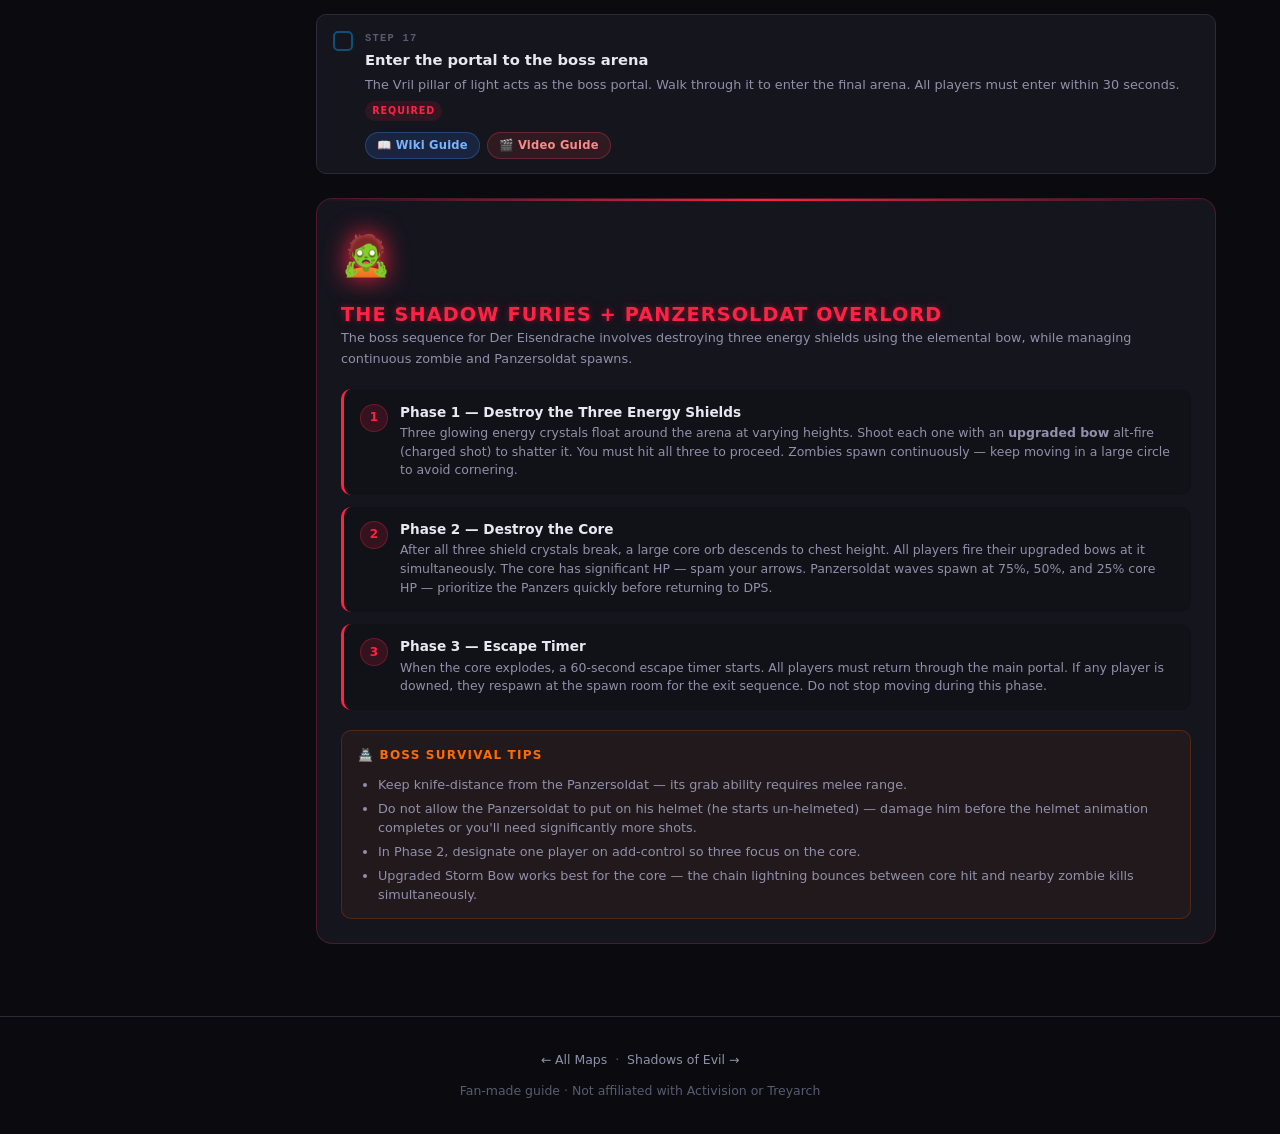
==== commit a46ab047: "fixing images" ====
--- a/bo3-der-eisendrache.html
+++ b/bo3-der-eisendrache.html
@@ -43,6 +43,9 @@
         <li><a href="index.html">All Maps</a></li>
         <li><a href="bo3-der-eisendrache.html" class="active">Der Eisendrache</a></li>
         <li><a href="bo3-shadows-of-evil.html">Shadows of Evil</a></li>
+        <li><a href="the-tomb.html">The Tomb</a></li>
+        <li><a href="shattered-veil.html">Shattered Veil</a></li>
+        <li><a href="reckoning.html">Reckoning</a></li>
       </ul>
       <button class="nav-timer-btn" aria-label="Open stopwatch timer">⏱ Timer</button>
     </nav>
--- a/css/style.css
+++ b/css/style.css
@@ -301,8 +301,9 @@
     linear-gradient(90deg, rgba(0,245,255,0.05) 1px, transparent 1px),
     radial-gradient(ellipse at 72% 65%, rgba(0,200,255,0.18) 0%, transparent 52%),
     radial-gradient(ellipse at 18% 30%, rgba(0,100,160,0.10) 0%, transparent 38%),
-    linear-gradient(160deg, #01090f 0%, #011824 50%, #021320 100%);
-  background-size: 28px 28px, 28px 28px, 100% 100%, 100% 100%, 100% 100%;
+    linear-gradient(160deg, rgba(1,9,15,0.72) 0%, rgba(1,24,36,0.72) 50%, rgba(2,19,32,0.72) 100%),
+    url('../images/terminus.jpg') center / cover no-repeat;
+  background-size: 28px 28px, 28px 28px, 100% 100%, 100% 100%, 100% 100%, cover;
   border-top: 2px solid rgba(0,245,255,0.18);
 }
 .map-card--terminus .map-card-banner::before {
@@ -325,7 +326,8 @@
     radial-gradient(circle at 18% 22%, rgba(255,220,80,0.09) 0%, transparent 28%),
     radial-gradient(circle at 80% 18%, rgba(255,200,60,0.08) 0%, transparent 24%),
     radial-gradient(circle at 62% 72%, rgba(255,80,0,0.07) 0%, transparent 32%),
-    linear-gradient(160deg, #120500 0%, #231000 50%, #150600 100%);
+    linear-gradient(160deg, rgba(18,5,0,0.72) 0%, rgba(35,16,0,0.72) 50%, rgba(21,6,0,0.72) 100%),
+    url('../images/liberty-falls.jpg') center / cover no-repeat;
   border-top: 2px solid rgba(255,107,0,0.20);
 }
 .map-card--liberty .map-card-banner::before {
@@ -349,8 +351,9 @@
     radial-gradient(ellipse at 50% 28%, rgba(191,95,255,0.22) 0%, transparent 48%),
     radial-gradient(ellipse at 20% 70%, rgba(120,0,200,0.10) 0%, transparent 32%),
     radial-gradient(ellipse at 82% 60%, rgba(160,60,255,0.09) 0%, transparent 30%),
-    linear-gradient(160deg, #070011 0%, #100020 50%, #080013 100%);
-  background-size: 40px 40px, 40px 40px, 100% 100%, 100% 100%, 100% 100%, 100% 100%;
+    linear-gradient(160deg, rgba(7,0,17,0.72) 0%, rgba(16,0,32,0.72) 50%, rgba(8,0,19,0.72) 100%),
+    url('../images/citadelle.jpg') center / cover no-repeat;
+  background-size: 40px 40px, 40px 40px, 100% 100%, 100% 100%, 100% 100%, 100% 100%, cover;
   border-top: 2px solid rgba(191,95,255,0.20);
 }
 .map-card--citadelle .map-card-banner::before {
@@ -1688,6 +1691,9 @@
 /* ── BO3 map card accent colours ─────────── */
 .map-card--der-eisendrache  { --card-accent: #00aaff; }
 .map-card--shadows-of-evil  { --card-accent: #ff2244; }
+.map-card--the-tomb         { --card-accent: #00ffff; }
+.map-card--shattered-veil   { --card-accent: #aa00ff; }
+.map-card--reckoning        { --card-accent: #ffaa00; }
 .map-card--the-giant        { --card-accent: var(--neon-green); }
 .map-card--gorod-krovi      { --card-accent: var(--neon-orange); }
 
@@ -1696,7 +1702,8 @@
   background:
     radial-gradient(ellipse at 72% 55%, rgba(0,170,255,0.20) 0%, transparent 52%),
     radial-gradient(ellipse at 20% 35%, rgba(0,120,200,0.10) 0%, transparent 38%),
-    linear-gradient(160deg, #000a18 0%, #001530 50%, #000a18 100%);
+    linear-gradient(160deg, rgba(0,10,24,0.72) 0%, rgba(0,21,48,0.72) 50%, rgba(0,10,24,0.72) 100%),
+    url('../images/der-eisendrache.jpg') center / cover no-repeat;
   border-top: 2px solid rgba(0,170,255,0.20);
 }
 .map-card--der-eisendrache .map-card-banner::before {
@@ -1718,7 +1725,8 @@
     radial-gradient(ellipse at 68% 55%, rgba(255,34,68,0.20) 0%, transparent 50%),
     radial-gradient(ellipse at 22% 35%, rgba(180,0,20,0.10) 0%, transparent 38%),
     radial-gradient(ellipse at 50% 85%, rgba(100,0,10,0.10) 0%, transparent 36%),
-    linear-gradient(160deg, #100003 0%, #220007 50%, #100003 100%);
+    linear-gradient(160deg, rgba(16,0,3,0.72) 0%, rgba(34,0,7,0.72) 50%, rgba(16,0,3,0.72) 100%),
+    url('../images/shadows-of-evil.jpg') center / cover no-repeat;
   border-top: 2px solid rgba(255,34,68,0.18);
 }
 .map-card--shadows-of-evil .map-card-banner::before {
@@ -1734,17 +1742,85 @@
   filter: blur(2px) grayscale(0.3);
 }
 
+/* ── The Tomb — Tibetan mountains ── */
+.map-card--the-tomb .map-card-banner {
+  background:
+    radial-gradient(ellipse at 70% 55%, rgba(0,255,255,0.20) 0%, transparent 52%),
+    radial-gradient(ellipse at 25% 35%, rgba(0,180,180,0.10) 0%, transparent 38%),
+    linear-gradient(160deg, rgba(0,8,12,0.72) 0%, rgba(0,16,24,0.72) 50%, rgba(0,8,12,0.72) 100%),
+    url('../images/the-tomb.jpg') center / cover no-repeat;
+  border-top: 2px solid rgba(0,255,255,0.20);
+}
+.map-card--the-tomb .map-card-banner::before {
+  content: '🏔';
+  font-size: 7rem;
+  position: absolute;
+  right: 1.2rem;
+  top: 50%;
+  transform: translateY(-52%);
+  opacity: 0.12;
+  pointer-events: none;
+  z-index: 0;
+  filter: blur(2px) grayscale(0.3);
+}
+
+/* ── Shattered Veil — dimensional rift ── */
+.map-card--shattered-veil .map-card-banner {
+  background:
+    radial-gradient(ellipse at 65% 55%, rgba(170,0,255,0.20) 0%, transparent 50%),
+    radial-gradient(ellipse at 30% 35%, rgba(120,0,180,0.10) 0%, transparent 38%),
+    linear-gradient(160deg, rgba(8,0,16,0.72) 0%, rgba(16,0,32,0.72) 50%, rgba(8,0,16,0.72) 100%),
+    url('../images/shattered-veil.jpg') center / cover no-repeat;
+  border-top: 2px solid rgba(170,0,255,0.20);
+}
+.map-card--shattered-veil .map-card-banner::before {
+  content: '🌌';
+  font-size: 7rem;
+  position: absolute;
+  right: 1.2rem;
+  top: 50%;
+  transform: translateY(-52%);
+  opacity: 0.12;
+  pointer-events: none;
+  z-index: 0;
+  filter: blur(2px) grayscale(0.3);
+}
+
+/* ── Reckoning — maximum security prison ── */
+.map-card--reckoning .map-card-banner {
+  background:
+    radial-gradient(ellipse at 68% 55%, rgba(255,170,0,0.20) 0%, transparent 50%),
+    radial-gradient(ellipse at 28% 35%, rgba(180,120,0,0.10) 0%, transparent 38%),
+    linear-gradient(160deg, rgba(12,8,0,0.72) 0%, rgba(24,16,0,0.72) 50%, rgba(12,8,0,0.72) 100%),
+    url('../images/reckoning.jpg') center / cover no-repeat;
+  border-top: 2px solid rgba(255,170,0,0.20);
+}
+.map-card--reckoning .map-card-banner::before {
+  content: '🏰';
+  font-size: 7rem;
+  position: absolute;
+  right: 1.2rem;
+  top: 50%;
+  transform: translateY(-52%);
+  opacity: 0.12;
+  pointer-events: none;
+  z-index: 0;
+  filter: blur(2px) grayscale(0.3);
+}
+
 /* ── The Giant / Gorod Krovi (placeholder) ── */
 .map-card--the-giant .map-card-banner {
   background:
     radial-gradient(ellipse at 65% 55%, rgba(57,255,20,0.16) 0%, transparent 50%),
-    linear-gradient(160deg, #080f08 0%, #0e1e0e 50%, #080f08 100%);
+    linear-gradient(160deg, rgba(8,15,8,0.72) 0%, rgba(14,30,14,0.72) 50%, rgba(8,15,8,0.72) 100%),
+    url('../images/the-giant.jpg') center / cover no-repeat;
   border-top: 2px solid rgba(57,255,20,0.16);
 }
 .map-card--gorod-krovi .map-card-banner {
   background:
     radial-gradient(ellipse at 65% 55%, rgba(255,107,0,0.18) 0%, transparent 50%),
-    linear-gradient(160deg, #130800 0%, #251200 50%, #130800 100%);
+    linear-gradient(160deg, rgba(19,8,0,0.72) 0%, rgba(37,18,0,0.72) 50%, rgba(19,8,0,0.72) 100%),
+    url('../images/gorod-krovi.jpg') center / cover no-repeat;
   border-top: 2px solid rgba(255,107,0,0.18);
 }
 
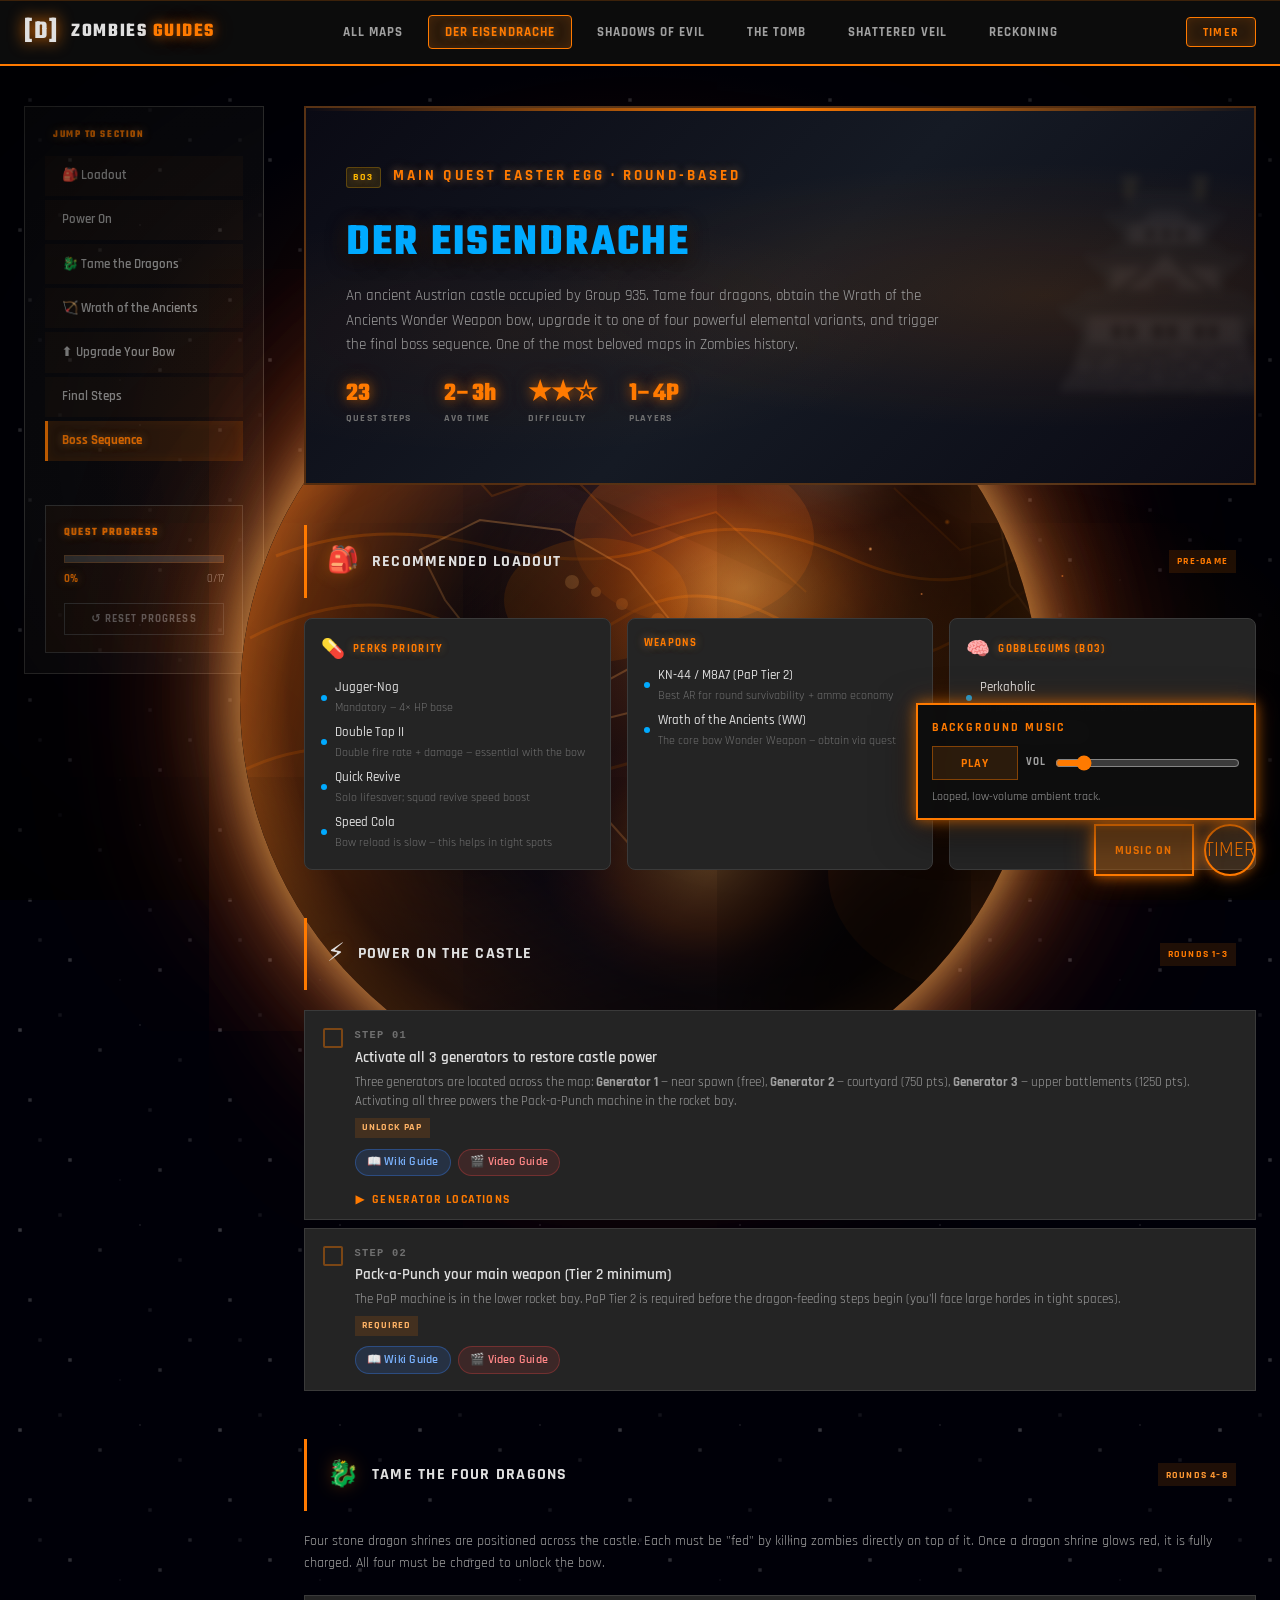
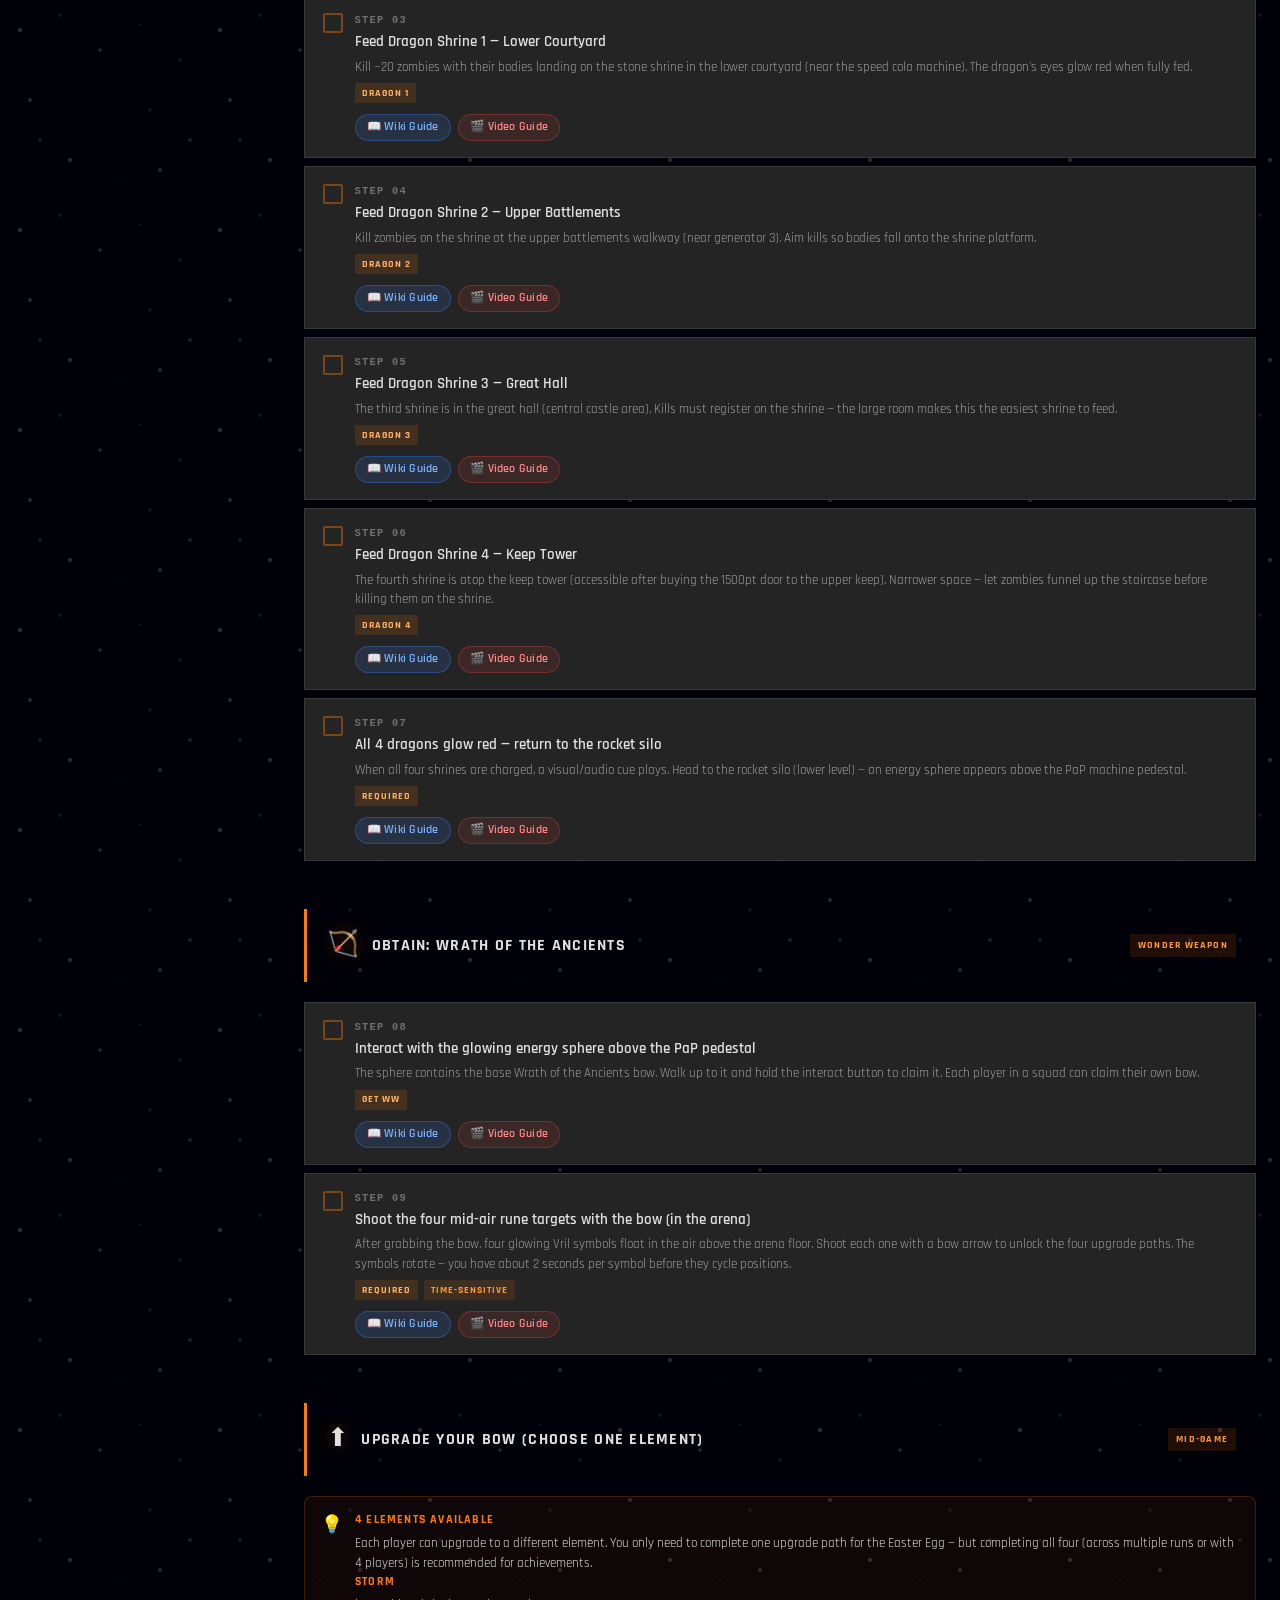
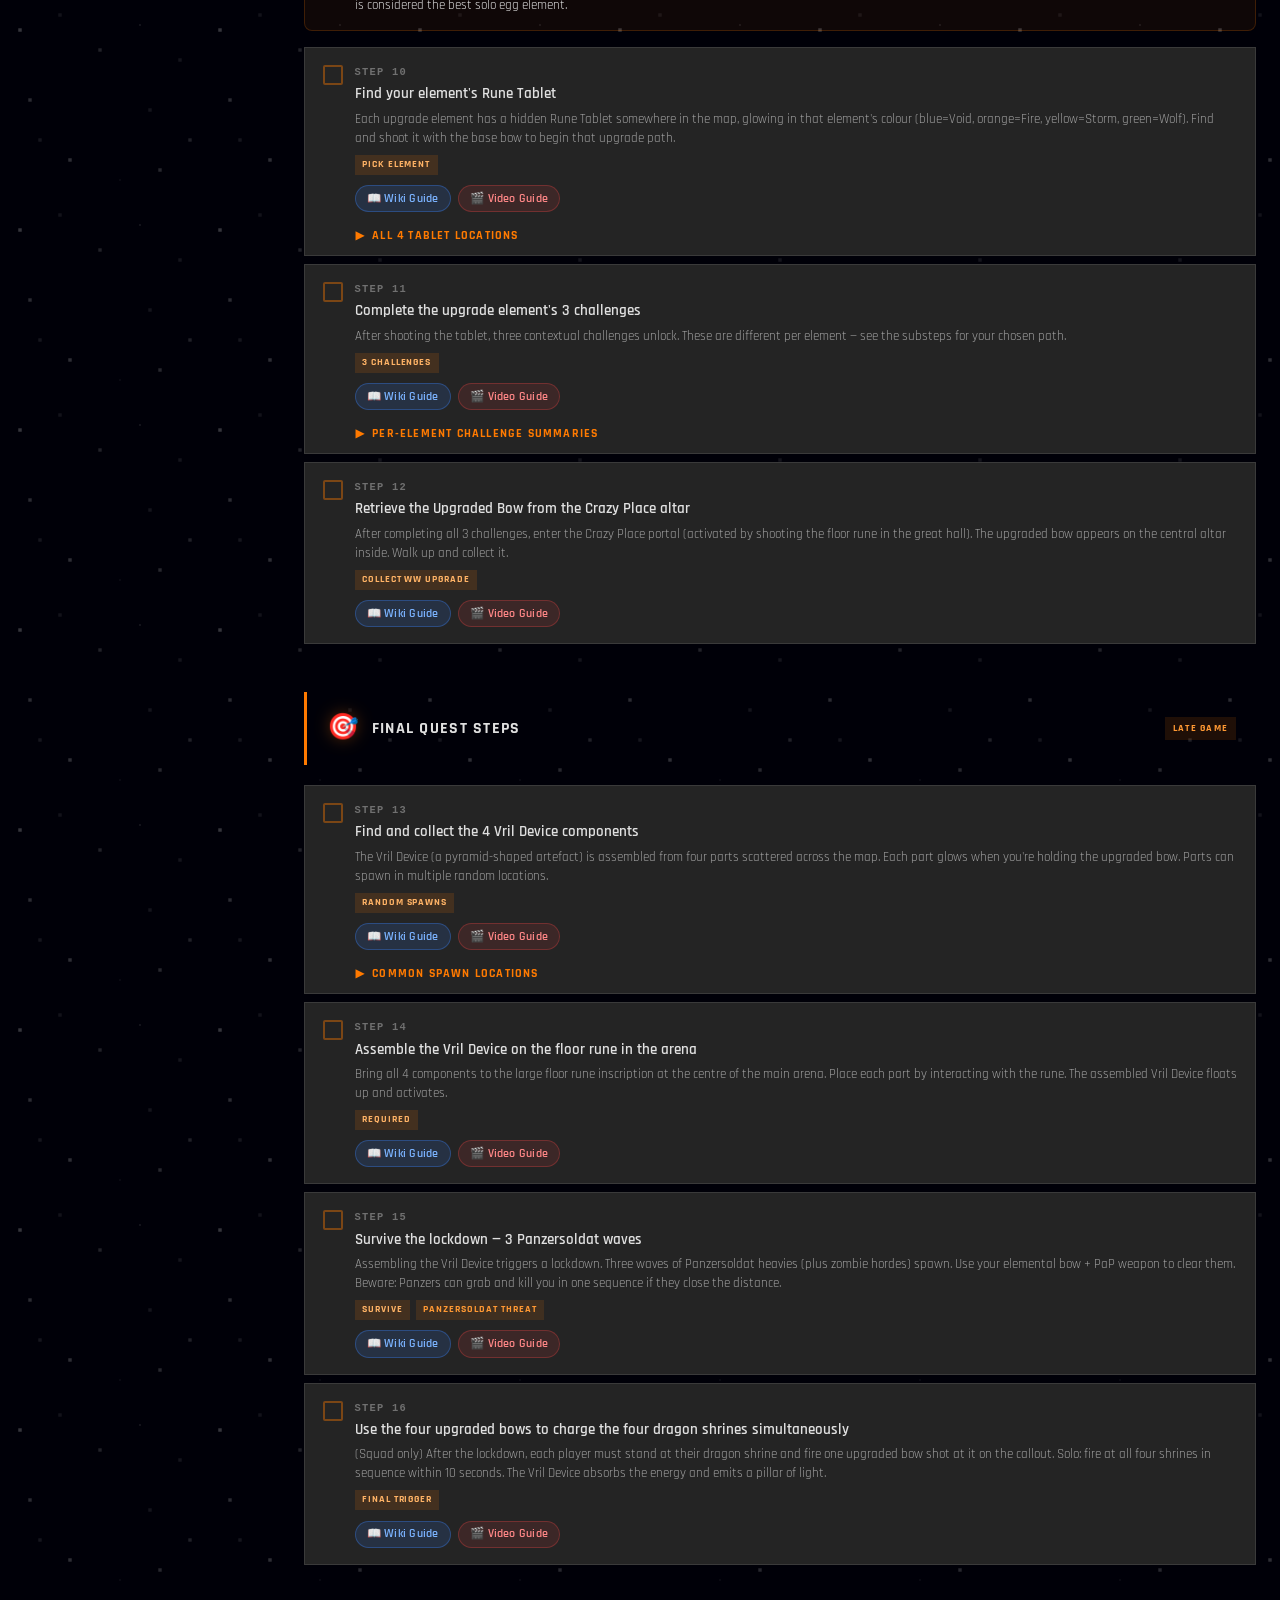
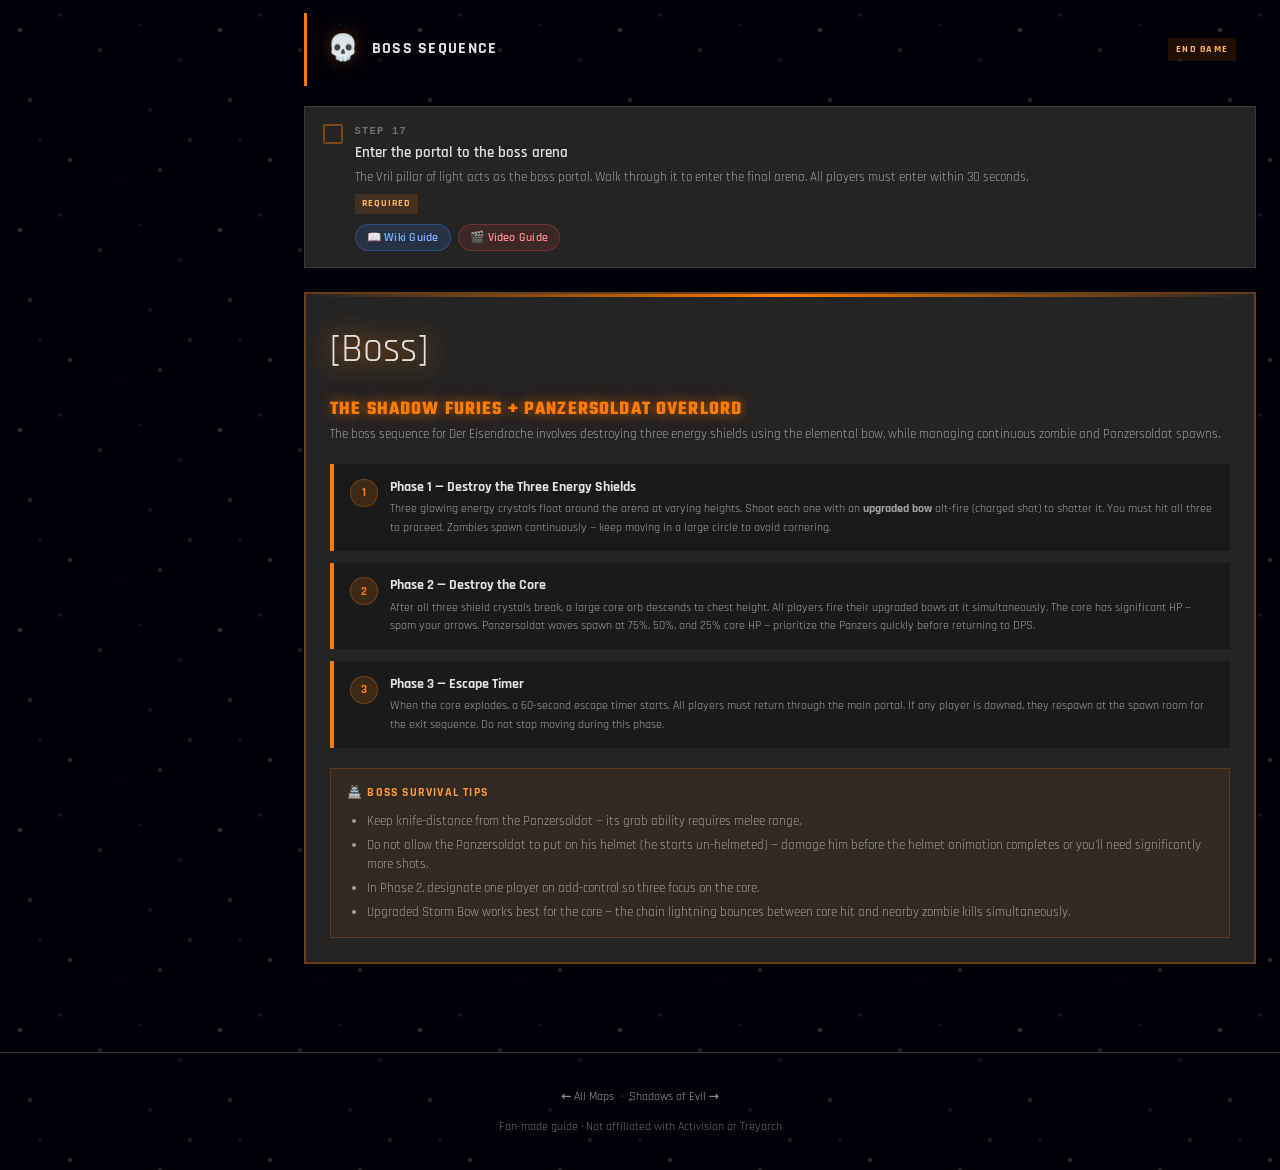
==== commit b7450d9b: "feat: add background music player with controls and local storage support - Implemented a music play" ====
--- a/bo3-der-eisendrache.html
+++ b/bo3-der-eisendrache.html
@@ -9,25 +9,25 @@
   <link rel="icon" href="data:image/svg+xml,<svg xmlns='http://www.w3.org/2000/svg' viewBox='0 0 100 100'><text y='.9em' font-size='90'>🏯</text></svg>" />
   <meta name="theme-color" content="#0a0a0f" />
   <style>
-    :root { --accent-color: #00aaff; }
+    :root { --accent-color: #ff7a00; }
     .sidebar-nav a:hover, .sidebar-nav a.active {
-      color: #00aaff !important;
-      background: rgba(0,170,255,0.08) !important;
-      border-left-color: #00aaff !important;
+      color: #ff7a00 !important;
+      background: rgba(255, 122, 0, 0.12) !important;
+      border-left-color: #ff7a00 !important;
     }
-    .hero-stat-value { color: #00aaff !important; }
-    .guide-hero h1 { color: #00aaff; }
-    .guide-hero-tag { color: #00aaff !important; }
-    .section-header--blue { border-left-color: #00aaff !important; }
-    .section-header--blue .section-icon { color: #00aaff; }
+    .hero-stat-value { color: #ff7a00 !important; }
+    .guide-hero h1 { color: #ff7a00; }
+    .guide-hero-tag { color: #ff7a00 !important; }
+    .section-header--blue { border-left-color: #ff7a00 !important; }
+    .section-header--blue .section-icon { color: #ff7a00; }
     .mobile-bottom-nav a:hover,
-    .mobile-bottom-nav a.active { color: #00aaff !important; background: rgba(0,170,255,0.08) !important; }
-    .step-checkbox { border-color: rgba(0,170,255,0.4) !important; }
+    .mobile-bottom-nav a.active { color: #ff7a00 !important; background: rgba(255, 122, 0, 0.12) !important; }
+    .step-checkbox { border-color: rgba(255, 122, 0, 0.4) !important; }
     .checklist-item.completed .step-checkbox {
-      background: #00aaff !important; border-color: #00aaff !important; box-shadow: 0 0 8px rgba(0,170,255,0.5) !important;
+      background: #ff7a00 !important; border-color: #ff7a00 !important; box-shadow: 0 0 8px rgba(255, 122, 0, 0.5) !important;
     }
-    .sidebar-progress .progress-bar-fill { background: linear-gradient(90deg, #00aaff, #0055ff) !important; }
-    .section-header { border-left: 3px solid #00aaff; }
+    .sidebar-progress .progress-bar-fill { background: linear-gradient(90deg, #ff7a00, #ff9933) !important; }
+    .section-header { border-left: 3px solid #ff7a00; }
   </style>
 </head>
 <body data-map-id="de">
@@ -36,7 +36,7 @@
   <header class="site-header">
     <nav class="nav-inner" aria-label="Main navigation">
       <a href="index.html" class="nav-logo">
-        <span class="logo-icon">🧟</span>
+        <span class="logo-icon">[D]</span>
         <span>Zombies<span class="accent"> Guides</span></span>
       </a>
       <ul class="nav-links" role="list">
@@ -47,7 +47,7 @@
         <li><a href="shattered-veil.html">Shattered Veil</a></li>
         <li><a href="reckoning.html">Reckoning</a></li>
       </ul>
-      <button class="nav-timer-btn" aria-label="Open stopwatch timer">⏱ Timer</button>
+      <button class="nav-timer-btn" aria-label="Open stopwatch timer">TIMER</button>
     </nav>
   </header>
 
@@ -58,12 +58,12 @@
       <p class="sidebar-label">Jump to Section</p>
       <ul class="sidebar-nav" role="list">
         <li><a href="#loadout">🎒 Loadout</a></li>
-        <li><a href="#power">⚡ Power On</a></li>
+        <li><a href="#power">Power On</a></li>
         <li><a href="#dragons">🐉 Tame the Dragons</a></li>
         <li><a href="#bow">🏹 Wrath of the Ancients</a></li>
         <li><a href="#upgrade">⬆ Upgrade Your Bow</a></li>
-        <li><a href="#final">🎯 Final Steps</a></li>
-        <li><a href="#boss">💀 Boss Sequence</a></li>
+        <li><a href="#final">Final Steps</a></li>
+        <li><a href="#boss">Boss Sequence</a></li>
       </ul>
       <div class="sidebar-progress" role="region" aria-label="Quest progress">
         <p class="sidebar-progress-label">Quest Progress</p>
@@ -140,7 +140,7 @@
             </div>
           </div>
           <div class="loadout-card">
-            <div class="loadout-card-header"><span class="loadout-icon">🔫</span><span class="loadout-label">Weapons</span></div>
+            <div class="loadout-card-header"><span class="loadout-label">Weapons</span></div>
             <div class="loadout-items">
               <div class="loadout-item"><span class="dot" style="background:#00aaff"></span>
                 <div><div class="item-name">KN-44 / M8A7 (PaP Tier 2)</div><div class="item-why">Best AR for round survivability + ammo economy</div></div>
@@ -449,7 +449,7 @@
                 <li>Kill 10 zombies with fire damage (base bow charged shot) in the upper keep area.</li>
                 <li>Enter the crazy place and navigate through fire walls using the bow to clear a path.</li>
               </ol>
-              <p style="margin-top:0.75rem;"><strong>⚡ Storm Bow challenges:</strong></p>
+              <p style="margin-top:0.75rem;"><strong>Storm Bow challenges:</strong></p>
               <ol>
                 <li>Shoot the three yellow crystal formations in the battlements area.</li>
                 <li>Chain-kill 5 zombies in one chain-lightning shot.</li>
@@ -596,7 +596,7 @@
 
         <div class="boss-section" style="margin-top:1.5rem;">
           <div class="boss-header">
-            <span class="boss-icon">🧟</span>
+            <span class="boss-icon">[Boss]</span>
             <div class="boss-info">
               <h3>The Shadow Furies + Panzersoldat Overlord</h3>
               <p>The boss sequence for Der Eisendrache involves destroying three energy shields using the elemental bow, while managing continuous zombie and Panzersoldat spawns.</p>
@@ -662,17 +662,17 @@
   <div class="timer-modal-overlay" role="dialog" aria-modal="true" aria-label="Stopwatch timer">
     <div class="timer-modal">
       <button class="timer-modal-close" aria-label="Close timer">✕</button>
-      <p class="timer-label">⏱ Round Stopwatch</p>
+      <p class="timer-label">Round Stopwatch</p>
       <div class="timer-display" aria-live="polite">00:00:00.00</div>
       <div class="timer-controls">
-        <button class="timer-btn timer-btn-start">▶ Start</button>
-        <button class="timer-btn timer-btn-pause" disabled>⏸ Pause</button>
-        <button class="timer-btn timer-btn-reset">↺ Reset</button>
+        <button class="timer-btn timer-btn-start">START</button>
+        <button class="timer-btn timer-btn-pause" disabled>PAUSE</button>
+        <button class="timer-btn timer-btn-reset">RESET</button>
       </div>
       <div class="timer-laps" aria-label="Lap times" role="list"></div>
     </div>
   </div>
-  <button class="fab-timer" aria-label="Open stopwatch">⏱</button>
+  <button class="fab-timer" aria-label="Open stopwatch">TIMER</button>
 
   <script src="js/app.js"></script>
 </body>
--- a/css/style.css
+++ b/css/style.css
@@ -1,156 +1,307 @@
 /* ============================================================
-   BLACK OPS 6 ZOMBIES GUIDE — Global Stylesheet
-   Color Palette: Neon-on-Black for dark gaming rooms
+   BLACK OPS 2 ZOMBIES GUIDE — Global Stylesheet
+   Color Palette: Orange/Black Tactical Military Theme
+   Inspired by Black Ops 2 Main Menu Aesthetic
    ============================================================ */
 
+@import url('https://fonts.googleapis.com/css2?family=Rajdhani:wght@400;500;600;700&family=Teko:wght@500;600;700&display=swap');
+
 :root {
-  --bg-primary:     #0a0a0f;
-  --bg-secondary:   #111118;
-  --bg-card:        #15151e;
-  --bg-card-hover:  #1c1c28;
-  --border-subtle:  #2a2a3a;
-
-  --neon-green:     #39ff14;
-  --neon-cyan:      #00f5ff;
-  --neon-orange:    #ff6b00;
-  --neon-red:       #ff2244;
-  --neon-purple:    #bf5fff;
-  --neon-yellow:    #ffe600;
-
-  --text-primary:   #e8e8f0;
-  --text-secondary: #9090aa;
-  --text-muted:     #5a5a72;
-
-  --glow-green:  0 0 6px #39ff1466, 0 0 20px #39ff1422;
-  --glow-cyan:   0 0 6px #00f5ff66, 0 0 20px #00f5ff22;
-  --glow-orange: 0 0 6px #ff6b0066, 0 0 20px #ff6b0022;
-  --glow-red:    0 0 6px #ff224466, 0 0 20px #ff224422;
-
-  --radius-sm:  6px;
-  --radius-md:  10px;
-  --radius-lg:  16px;
-
-  --transition: 0.2s ease;
+  --bg-primary:     #0d0d0d;
+  --bg-secondary:   #1a1a1a;
+  --bg-card:        #242424;
+  --bg-card-hover:  #2d2d2d;
+  --border-subtle:  #3a3a3a;
+
+  --accent-primary:  #ff7a00;
+  --accent-secondary: #ff9933;
+  --accent-light:    #ffb366;
+  --accent-dark:     #cc6600;
+
+  --text-primary:   #e0e0e0;
+  --text-secondary: #a0a0a0;
+  --text-muted:     #707070;
+
+  --glow-accent:  0 0 12px #ff7a0099, 0 0 24px #ff7a0044;
+  --glow-accent-light:  0 0 8px #ffb36666, 0 0 16px #ffb36633;
+
+  --radius-sm:  4px;
+  --radius-md:  8px;
+  --radius-lg:  12px;
+
+  --transition: 0.15s ease-out;
+
+  --font-ui: 'Rajdhani', 'Segoe UI', system-ui, sans-serif;
+  --font-display: 'Teko', 'Arial Black', sans-serif;
 }
 
 /* ── Reset & Base ────────────────────────────────────────── */
 *, *::before, *::after { box-sizing: border-box; margin: 0; padding: 0; }
 
+[hidden] { display: none !important; }
+
 html { scroll-behavior: smooth; font-size: 16px; }
 
+@keyframes planet-spin {
+  0% {
+    background-position:
+      center,
+      center,
+      center,
+      center,
+      center,
+      center,
+      0 50%,
+      0 50%;
+  }
+  100% {
+    background-position:
+      center,
+      center,
+      center,
+      center,
+      center,
+      center,
+      -1600px 50%,
+      -1400px 50%;
+  }
+}
+
+@keyframes stars-twinkle {
+  0%, 100% { opacity: 0.3; }
+  50% { opacity: 0.8; }
+}
+
+@keyframes debris-drift {
+  0% { transform: translate3d(0, 0, 0) rotate(0deg); opacity: 0.45; }
+  50% { transform: translate3d(-14px, 10px, 0) rotate(4deg); opacity: 0.62; }
+  100% { transform: translate3d(-28px, 18px, 0) rotate(8deg); opacity: 0.45; }
+}
+
 body {
-  background: var(--bg-primary);
+  background: #000008 url('data:image/svg+xml,<svg width="200" height="200" xmlns="http://www.w3.org/2000/svg"><defs><filter id="f"><feGaussianBlur in="SourceGraphic" stdDeviation="1.5"/></filter></defs><circle cx="20" cy="30" r="1.5" fill="white" opacity="0.6" filter="url(%23f)"/><circle cx="60" cy="15" r="1" fill="white" opacity="0.4" filter="url(%23f)"/><circle cx="100" cy="50" r="1.2" fill="white" opacity="0.5" filter="url(%23f)"/><circle cx="140" cy="25" r="0.8" fill="white" opacity="0.7" filter="url(%23f)"/><circle cx="180" cy="60" r="1" fill="white" opacity="0.45" filter="url(%23f)"/><circle cx="30" cy="100" r="1.3" fill="white" opacity="0.6" filter="url(%23f)"/><circle cx="150" cy="110" r="0.9" fill="white" opacity="0.5" filter="url(%23f)"/><circle cx="190" cy="140" r="1.1" fill="white" opacity="0.65" filter="url(%23f)"/><circle cx="70" cy="160" r="1.4" fill="white" opacity="0.55" filter="url(%23f)"/><circle cx="120" cy="180" r="0.7" fill="white" opacity="0.4" filter="url(%23f)"/><circle cx="40" cy="140" r="0.95" fill="white" opacity="0.5" filter="url(%23f)"/><circle cx="160" cy="170" r="1.2" fill="white" opacity="0.6" filter="url(%23f)"/></svg>') repeat;
   color: var(--text-primary);
-  font-family: 'Segoe UI', system-ui, -apple-system, sans-serif;
+  font-family: var(--font-ui);
   line-height: 1.6;
   min-height: 100vh;
   overflow-x: hidden;
-}
-
-a { color: var(--neon-cyan); text-decoration: none; transition: color var(--transition); }
-a:hover { color: #fff; text-shadow: var(--glow-cyan); }
+  position: relative;
+}
+
+html::before {
+  content: '';
+  position: fixed;
+  inset: 0;
+  pointer-events: none;
+  z-index: 3;
+  background:
+    radial-gradient(3px 3px at 68% 61%, rgba(255, 168, 92, 0.85) 0%, rgba(255, 168, 92, 0) 70%),
+    radial-gradient(2px 2px at 72% 66%, rgba(255, 145, 66, 0.75) 0%, rgba(255, 145, 66, 0) 70%),
+    radial-gradient(3px 3px at 78% 71%, rgba(255, 180, 110, 0.7) 0%, rgba(255, 180, 110, 0) 70%),
+    radial-gradient(2px 2px at 83% 64%, rgba(255, 132, 42, 0.75) 0%, rgba(255, 132, 42, 0) 70%),
+    radial-gradient(3px 3px at 88% 77%, rgba(255, 165, 88, 0.72) 0%, rgba(255, 165, 88, 0) 70%),
+    radial-gradient(2px 2px at 63% 73%, rgba(255, 150, 72, 0.78) 0%, rgba(255, 150, 72, 0) 70%),
+    radial-gradient(4px 4px at 74% 58%, rgba(255, 122, 0, 0.35) 0%, rgba(255, 122, 0, 0) 74%),
+    radial-gradient(4px 4px at 86% 69%, rgba(255, 122, 0, 0.3) 0%, rgba(255, 122, 0, 0) 74%),
+    radial-gradient(480px 260px at 76% 74%, rgba(255, 122, 0, 0.08) 0%, rgba(255, 122, 0, 0) 72%);
+  animation: debris-drift 24s linear infinite;
+}
+
+/* Planet background */
+body::before {
+  content: '';
+  position: fixed;
+  bottom: -200px;
+  left: 50%;
+  transform: translateX(-50%);
+  transform-origin: 50% 50%;
+  width: 800px;
+  height: 800px;
+  border-radius: 50%;
+  background: 
+    /* Limb glow and atmospheric haze */
+    radial-gradient(circle at 50% 50%, transparent 62%, rgba(255, 156, 56, 0.34) 72%, rgba(255, 104, 0, 0.52) 84%, rgba(0, 0, 0, 0) 100%),
+    /* Day side warm glow */
+    radial-gradient(ellipse 460px 320px at 68% 42%, rgba(255, 132, 28, 0.32) 0%, rgba(255, 90, 0, 0.12) 45%, transparent 72%),
+    /* Night side falloff for sphere depth */
+    radial-gradient(ellipse 440px 420px at 24% 52%, rgba(0, 0, 0, 0.68) 0%, rgba(0, 0, 0, 0.48) 36%, rgba(0, 0, 0, 0.22) 58%, transparent 74%),
+    /* Hot impact basin 1 */
+    radial-gradient(ellipse 240px 170px at 63% 36%, rgba(255, 182, 84, 0.56) 0%, rgba(255, 120, 20, 0.32) 34%, rgba(255, 70, 0, 0.12) 54%, transparent 72%),
+    /* Hot impact basin 2 */
+    radial-gradient(ellipse 220px 180px at 58% 70%, rgba(255, 166, 64, 0.46) 0%, rgba(255, 108, 12, 0.28) 38%, rgba(255, 66, 0, 0.1) 56%, transparent 74%),
+    /* Static specular highlight */
+    radial-gradient(ellipse 120px 72px at 73% 22%, rgba(255, 218, 170, 0.28) 0%, rgba(255, 180, 120, 0.15) 42%, transparent 78%),
+    /* Scrolling world silhouette */
+    url("data:image/svg+xml,%3Csvg xmlns='http://www.w3.org/2000/svg' viewBox='0 0 1600 800'%3E%3Cg opacity='0.42' fill='%23070b18' stroke='%23ffb366' stroke-width='2'%3E%3Cpath d='M180 250 L240 220 L320 230 L390 270 L430 320 L405 360 L350 390 L290 380 L240 345 L205 300 Z'/%3E%3Cpath d='M360 420 L420 405 L470 430 L500 470 L490 520 L450 555 L390 545 L350 500 L345 455 Z'/%3E%3Cpath d='M760 220 L840 190 L920 200 L980 245 L1020 300 L1010 350 L950 380 L870 370 L810 340 L770 285 Z'/%3E%3Cpath d='M930 390 L980 380 L1040 400 L1080 445 L1065 500 L1015 545 L950 535 L910 490 L900 440 Z'/%3E%3Cpath d='M1180 255 L1245 240 L1305 265 L1338 312 L1328 362 L1278 398 L1215 392 L1170 348 L1158 300 Z'/%3E%3Cpath d='M1355 470 L1410 455 L1460 480 L1488 522 L1472 566 L1428 595 L1374 588 L1340 552 L1334 510 Z'/%3E%3C/g%3E%3Cg opacity='0.20' fill='%23ff7a00'%3E%3Cellipse cx='356' cy='300' rx='92' ry='62'/%3E%3Cellipse cx='938' cy='288' rx='112' ry='72'/%3E%3Cellipse cx='1245' cy='322' rx='84' ry='58'/%3E%3C/g%3E%3C/svg%3E"),
+    /* Scrolling damaged-earth texture map */
+    url("data:image/svg+xml,%3Csvg xmlns='http://www.w3.org/2000/svg' viewBox='0 0 1600 800'%3E%3Cdefs%3E%3ClinearGradient id='o' x1='0' y1='0' x2='1' y2='0'%3E%3Cstop offset='0' stop-color='%23090b18'/%3E%3Cstop offset='0.22' stop-color='%23121122'/%3E%3Cstop offset='0.46' stop-color='%23161014'/%3E%3Cstop offset='0.7' stop-color='%230d1020'/%3E%3Cstop offset='1' stop-color='%23100f16'/%3E%3C/linearGradient%3E%3C/defs%3E%3Crect width='1600' height='800' fill='url(%23o)'/%3E%3Cg opacity='0.34' stroke='%23ff7a00' stroke-width='3' fill='none'%3E%3Cpath d='M10 338 Q120 280 210 324 T382 318 T560 332 T752 314 T948 338 T1130 320 T1320 334 T1600 326'/%3E%3Cpath d='M0 472 Q82 430 184 462 T372 468 T558 444 T746 470 T930 452 T1110 476 T1290 456 T1600 468'/%3E%3Cpath d='M36 256 Q134 218 246 246 T430 242 T610 258 T790 248 T978 266 T1162 246 T1342 260 T1600 248'/%3E%3C/g%3E%3Cg opacity='0.56'%3E%3Ccircle cx='332' cy='282' r='7' fill='%23ffcb8a'/%3E%3Ccircle cx='356' cy='292' r='5' fill='%23ffbf74'/%3E%3Ccircle cx='382' cy='304' r='6' fill='%23ffb260'/%3E%3Ccircle cx='418' cy='320' r='7' fill='%23ff9c4a'/%3E%3Ccircle cx='464' cy='344' r='6' fill='%23ff8d3e'/%3E%3Ccircle cx='522' cy='372' r='7' fill='%23ff7f32'/%3E%3Ccircle cx='584' cy='404' r='6' fill='%23ff7428'/%3E%3Ccircle cx='968' cy='238' r='6' fill='%23ffd29a'/%3E%3Ccircle cx='1002' cy='252' r='7' fill='%23ffc37c'/%3E%3Ccircle cx='1040' cy='270' r='6' fill='%23ffad5c'/%3E%3Ccircle cx='1086' cy='292' r='7' fill='%23ff9642'/%3E%3Ccircle cx='1132' cy='316' r='6' fill='%23ff862f'/%3E%3Ccircle cx='1184' cy='340' r='7' fill='%23ff7826'/%3E%3C/g%3E%3Cg opacity='0.24' fill='%23ff6f14'%3E%3Cellipse cx='454' cy='238' rx='120' ry='86'/%3E%3Cellipse cx='742' cy='572' rx='154' ry='120'/%3E%3Cellipse cx='1218' cy='336' rx='138' ry='102'/%3E%3Cellipse cx='1406' cy='610' rx='110' ry='82'/%3E%3C/g%3E%3Cg opacity='0.2' stroke='%23ff7a00' stroke-width='2'%3E%3Cpath d='M184 120 L252 196 L326 170 L392 236 L476 212 L566 292'/%3E%3Cpath d='M654 188 L720 250 L792 230 L854 292 L922 280 L1000 352'/%3E%3Cpath d='M1096 164 L1172 232 L1240 212 L1302 274 L1384 258 L1460 326'/%3E%3C/g%3E%3C/svg%3E");
+  background-size:
+    100% 100%,
+    100% 100%,
+    100% 100%,
+    100% 100%,
+    100% 100%,
+    100% 100%,
+    1600px 800px,
+    1600px 800px;
+  background-repeat:
+    no-repeat,
+    no-repeat,
+    no-repeat,
+    no-repeat,
+    no-repeat,
+    no-repeat,
+    repeat-x,
+    repeat-x;
+  box-shadow: 
+    /* Inset shadows for depth */
+    inset -156px -130px 220px rgba(0, 0, 0, 0.96),
+    inset 94px 70px 170px rgba(255, 114, 16, 0.34),
+    inset -64px 50px 140px rgba(255, 68, 0, 0.16),
+    inset 140px -84px 126px rgba(190, 74, 0, 0.14),
+    /* Outer glow layers */
+    0 0 40px rgba(255, 200, 100, 0.5),
+    0 0 80px rgba(255, 160, 80, 0.45),
+    0 0 140px rgba(255, 130, 60, 0.35),
+    0 0 200px rgba(255, 110, 40, 0.25),
+    0 0 280px rgba(255, 90, 20, 0.15),
+    0 0 360px rgba(255, 70, 0, 0.08);
+  animation: planet-spin 22s linear infinite;
+  will-change: background-position;
+  pointer-events: none;
+  z-index: 2;
+}
+
+/* Dark vignette over everything */
+body::after {
+  content: '';
+  position: fixed;
+  top: 0;
+  left: 0;
+  width: 100%;
+  height: 100%;
+  background: 
+    radial-gradient(ellipse at 50% 50%, transparent 15%, rgba(255, 100, 0, 0.08) 35%, rgba(0, 0, 0, 0.2) 60%, rgba(0, 0, 0, 0.7) 100%);
+  pointer-events: none;
+  z-index: 1;
+}
+
+a { color: var(--accent-primary); text-decoration: none; transition: color var(--transition); }
+a:hover { color: var(--accent-light); text-shadow: var(--glow-accent); }
 
 img { max-width: 100%; height: auto; display: block; }
 
 button { cursor: pointer; font-family: inherit; }
 
 h1, h2, h3, h4 { line-height: 1.2; font-weight: 700; }
+
+main, section { position: relative; z-index: 10; }
 
 /* ── Scrollbar ───────────────────────────────────────────── */
 ::-webkit-scrollbar { width: 6px; }
 ::-webkit-scrollbar-track { background: var(--bg-secondary); }
 ::-webkit-scrollbar-thumb { background: var(--border-subtle); border-radius: 3px; }
-::-webkit-scrollbar-thumb:hover { background: var(--neon-cyan); }
+::-webkit-scrollbar-thumb:hover { background: var(--accent-primary); }
 
 /* ── Header / Navbar ─────────────────────────────────────── */
 .site-header {
   position: sticky;
   top: 0;
   z-index: 100;
-  background: rgba(10, 10, 15, 0.92);
-  backdrop-filter: blur(10px);
-  border-bottom: 1px solid var(--border-subtle);
+  background: rgba(13, 13, 13, 0.95);
+  backdrop-filter: blur(8px);
+  border-bottom: 2px solid var(--accent-primary);
   padding: 0 1.5rem;
+  box-shadow: inset 0 1px 0 rgba(255, 122, 0, 0.2);
 }
 
 .nav-inner {
-  max-width: 1200px;
+  max-width: 1400px;
   margin: 0 auto;
   display: flex;
   align-items: center;
   justify-content: space-between;
-  height: 60px;
-  gap: 1rem;
+  height: 64px;
+  gap: 1.5rem;
+  position: relative;
+  z-index: 101;
 }
 
 .nav-logo {
   display: flex;
   align-items: center;
-  gap: 0.6rem;
-  font-weight: 800;
-  font-size: 1.1rem;
+  gap: 0.8rem;
+  font-weight: 900;
+  font-size: 1.2rem;
   color: var(--text-primary);
-  letter-spacing: 0.04em;
+  letter-spacing: 0.08em;
   text-transform: uppercase;
   white-space: nowrap;
+  font-family: var(--font-display);
 }
 
 .nav-logo .logo-icon {
-  font-size: 1.4rem;
-  filter: drop-shadow(0 0 6px var(--neon-green));
-}
-
-.nav-logo span.accent { color: var(--neon-green); }
+  font-size: 1.6rem;
+  filter: drop-shadow(0 0 8px var(--accent-primary));
+}
+
+.nav-logo span.accent { color: var(--accent-primary); text-shadow: var(--glow-accent); }
 
 .nav-links {
   display: flex;
   align-items: center;
-  gap: 0.25rem;
+  gap: 0.5rem;
   list-style: none;
 }
 
 .nav-links a {
   color: var(--text-secondary);
-  padding: 0.4rem 0.75rem;
-  border-radius: var(--radius-sm);
-  font-size: 0.85rem;
-  font-weight: 600;
-  text-transform: uppercase;
-  letter-spacing: 0.05em;
-  transition: all var(--transition);
-  white-space: nowrap;
-}
-
-.nav-links a:hover,
-.nav-links a.active {
-  color: var(--neon-cyan);
-  background: rgba(0, 245, 255, 0.08);
-  text-shadow: var(--glow-cyan);
-}
-
-.nav-timer-btn {
-  background: rgba(57, 255, 20, 0.1);
-  border: 1px solid rgba(57, 255, 20, 0.3);
-  color: var(--neon-green);
-  padding: 0.35rem 0.9rem;
+  padding: 0.5rem 1rem;
   border-radius: var(--radius-sm);
   font-size: 0.8rem;
   font-weight: 700;
   text-transform: uppercase;
   letter-spacing: 0.08em;
   transition: all var(--transition);
+  white-space: nowrap;
+  border: 1px solid transparent;
+}
+
+.nav-links a:hover,
+.nav-links a.active {
+  color: var(--accent-primary);
+  background: rgba(255, 122, 0, 0.12);
+  border-color: var(--accent-primary);
+  text-shadow: var(--glow-accent-light);
+  box-shadow: inset 0 0 12px rgba(255, 122, 0, 0.15);
+}
+
+.nav-timer-btn {
+  background: rgba(255, 122, 0, 0.12);
+  border: 1px solid var(--accent-primary);
+  color: var(--accent-primary);
+  padding: 0.4rem 1rem;
+  border-radius: var(--radius-sm);
+  font-size: 0.75rem;
+  font-weight: 800;
+  text-transform: uppercase;
+  letter-spacing: 0.1em;
+  transition: all var(--transition);
+  box-shadow: inset 0 0 12px rgba(255, 122, 0, 0.15);
 }
 
 .nav-timer-btn:hover {
-  background: rgba(57, 255, 20, 0.2);
-  box-shadow: var(--glow-green);
+  background: rgba(255, 122, 0, 0.2);
+  box-shadow: inset 0 0 12px rgba(255, 122, 0, 0.25), var(--glow-accent);
+  text-shadow: var(--glow-accent);
 }
 
 /* ── Landing Hero ────────────────────────────────────────── */
 .hero {
   position: relative;
+  z-index: 10;
   text-align: center;
-  padding: 6rem 1.5rem 4rem;
+  padding: 5rem 1.5rem 3.5rem;
   overflow: hidden;
 }
 
@@ -159,12 +310,11 @@
   position: absolute;
   inset: 0;
   background:
-    radial-gradient(ellipse 70% 50% at 50% 0%, rgba(57,255,20,0.08) 0%, transparent 70%),
-    radial-gradient(ellipse 40% 30% at 20% 80%, rgba(0,245,255,0.05) 0%, transparent 60%),
-    radial-gradient(ellipse 30% 25% at 80% 70%, rgba(57,255,20,0.04) 0%, transparent 55%),
-    linear-gradient(rgba(57,255,20,0.028) 1px, transparent 1px),
-    linear-gradient(90deg, rgba(57,255,20,0.028) 1px, transparent 1px);
-  background-size: 100% 100%, 100% 100%, 100% 100%, 38px 38px, 38px 38px;
+    linear-gradient(rgba(255, 122, 0, 0.03) 1px, transparent 1px),
+    linear-gradient(90deg, rgba(255, 122, 0, 0.03) 1px, transparent 1px),
+    radial-gradient(ellipse 60% 40% at 50% 20%, rgba(255, 122, 0, 0.08) 0%, transparent 60%),
+    radial-gradient(ellipse 50% 50% at 80% 70%, rgba(255, 122, 0, 0.04) 0%, transparent 70%);
+  background-size: 40px 40px, 40px 40px, 100% 100%, 100% 100%;
   pointer-events: none;
 }
 
@@ -174,90 +324,113 @@
   bottom: 0;
   left: 0;
   right: 0;
-  height: 120px;
+  height: 100px;
   background: linear-gradient(to bottom, transparent, var(--bg-primary));
   pointer-events: none;
 }
 
 .hero-eyebrow {
   display: inline-block;
-  font-size: 0.75rem;
-  font-weight: 700;
-  letter-spacing: 0.2em;
-  text-transform: uppercase;
-  color: var(--neon-green);
-  text-shadow: var(--glow-green);
+  font-size: 0.7rem;
+  font-weight: 900;
+  letter-spacing: 0.25em;
+  text-transform: uppercase;
+  color: var(--accent-primary);
+  text-shadow: var(--glow-accent);
+  margin-bottom: 1.25rem;
+  border: 2px solid var(--accent-primary);
+  padding: 0.35rem 1rem;
+  border-radius: 0;
+  background: rgba(255, 122, 0, 0.08);
+  animation: pulse-accent 3s ease-in-out infinite;
+}
+
+@keyframes pulse-accent {
+  0%, 100% { box-shadow: 0 0 12px rgba(255, 122, 0, 0.2), inset 0 0 12px rgba(255, 122, 0, 0.1); }
+  50%       { box-shadow: 0 0 20px rgba(255, 122, 0, 0.4), inset 0 0 20px rgba(255, 122, 0, 0.2); }
+}
+
+.hero-title {
+  font-size: clamp(2.2rem, 7vw, 4.5rem);
+  font-weight: 900;
+  letter-spacing: 0.02em;
+  text-transform: uppercase;
+  line-height: 1.1;
   margin-bottom: 1rem;
-  border: 1px solid rgba(57,255,20,0.3);
-  padding: 0.25rem 0.75rem;
-  border-radius: 99px;
-  animation: eyebrow-pulse 3s ease-in-out infinite;
-}
-
-@keyframes eyebrow-pulse {
-  0%, 100% { box-shadow: 0 0 6px rgba(57,255,20,0.15); }
-  50%       { box-shadow: 0 0 18px rgba(57,255,20,0.35), 0 0 4px rgba(57,255,20,0.4) inset; }
-}
-
-.hero-title {
-  font-size: clamp(2rem, 6vw, 4rem);
-  font-weight: 900;
-  letter-spacing: -0.02em;
-  text-transform: uppercase;
-  line-height: 1.05;
-  margin-bottom: 1.25rem;
-}
-
-.hero-title .line-accent { color: var(--neon-green); text-shadow: var(--glow-green); }
+  font-family: var(--font-display);
+  color: var(--text-primary);
+  text-shadow: 0 4px 20px rgba(0,0,0,0.8), 0 0 30px rgba(255, 122, 0, 0.3);
+}
+
+.hero-title .line-accent { color: var(--accent-primary); text-shadow: var(--glow-accent); }
 
 .hero-subtitle {
-  font-size: clamp(0.9rem, 2vw, 1.15rem);
+  font-size: clamp(0.9rem, 2vw, 1.05rem);
   color: var(--text-secondary);
-  max-width: 560px;
-  margin: 0 auto 2.5rem;
+  max-width: 600px;
+  margin: 0 auto 2.25rem;
+  font-weight: 400;
 }
 
 .hero-badges {
   display: flex;
   flex-wrap: wrap;
-  gap: 0.6rem;
+  gap: 0.8rem;
   justify-content: center;
-  margin-bottom: 3rem;
+  margin-bottom: 2.5rem;
 }
 
 .badge {
   display: inline-flex;
   align-items: center;
-  gap: 0.35rem;
-  font-size: 0.75rem;
-  font-weight: 600;
-  padding: 0.3rem 0.75rem;
-  border-radius: 99px;
+  gap: 0.4rem;
+  font-size: 0.7rem;
+  font-weight: 700;
+  padding: 0.4rem 0.9rem;
+  border-radius: 0;
   border: 1px solid;
-}
-
-.badge-green  { border-color: rgba(57,255,20,0.4);   color: var(--neon-green);  background: rgba(57,255,20,0.07);  }
-.badge-cyan   { border-color: rgba(0,245,255,0.4);   color: var(--neon-cyan);   background: rgba(0,245,255,0.07);  }
-.badge-orange { border-color: rgba(255,107,0,0.4);   color: var(--neon-orange); background: rgba(255,107,0,0.07);  }
+  text-transform: uppercase;
+  letter-spacing: 0.08em;
+}
+
+.badge-green  { border-color: var(--accent-primary); color: var(--accent-primary); background: rgba(255, 122, 0, 0.08); }
+.badge-cyan   { border-color: var(--accent-primary); color: var(--accent-primary); background: rgba(255, 122, 0, 0.08); }
+.badge-orange { border-color: var(--accent-primary); color: var(--accent-primary); background: rgba(255, 122, 0, 0.08); }
 
 /* ── Map Cards Grid ──────────────────────────────────────── */
 .section-title {
   text-align: center;
-  font-size: clamp(1.1rem, 3vw, 1.5rem);
-  font-weight: 800;
-  text-transform: uppercase;
-  letter-spacing: 0.1em;
-  margin-bottom: 2rem;
+  font-size: clamp(1.15rem, 3vw, 1.6rem);
+  font-weight: 900;
+  text-transform: uppercase;
+  letter-spacing: 0.12em;
+  margin-bottom: 2.5rem;
   color: var(--text-secondary);
-}
-
-.section-title span { color: var(--text-primary); }
+  font-family: 'Arial Black', sans-serif;
+  padding-bottom: 1.2rem;
+  border-bottom: 2px solid var(--accent-primary);
+  position: relative;
+}
+
+.section-title::after {
+  content: '';
+  position: absolute;
+  bottom: -2px;
+  left: 50%;
+  transform: translateX(-50%);
+  width: 100px;
+  height: 2px;
+  background: var(--accent-primary);
+  box-shadow: 0 0 12px var(--accent-primary);
+}
+
+.section-title span { color: var(--accent-primary); text-shadow: var(--glow-accent-light); }
 
 .maps-grid {
   display: grid;
-  grid-template-columns: repeat(auto-fit, minmax(300px, 1fr));
-  gap: 1.25rem;
-  max-width: 1100px;
+  grid-template-columns: repeat(auto-fit, minmax(320px, 1fr));
+  gap: 1.5rem;
+  max-width: 1300px;
   margin: 0 auto;
   padding: 0 1.5rem 4rem;
 }
@@ -265,148 +438,159 @@
 .map-card {
   position: relative;
   background: var(--bg-card);
-  border: 1px solid var(--border-subtle);
-  border-radius: var(--radius-lg);
+  border: 2px solid var(--border-subtle);
+  border-radius: 0;
   overflow: hidden;
   transition: all 0.25s ease;
   display: flex;
   flex-direction: column;
 }
 
+.map-card::before {
+  content: '';
+  position: absolute;
+  top: 0;
+  left: 0;
+  right: 0;
+  height: 3px;
+  background: linear-gradient(90deg, transparent, var(--accent-primary), transparent);
+  z-index: 2;
+}
+
 .map-card:hover {
-  border-color: var(--card-accent, var(--neon-cyan));
-  box-shadow: 0 0 0 1px var(--card-accent, var(--neon-cyan)),
-              0 8px 32px rgba(0,0,0,0.4);
-  transform: translateY(-3px);
-}
-
-.map-card--terminus   { --card-accent: var(--neon-cyan);   }
-.map-card--liberty    { --card-accent: var(--neon-orange); }
-.map-card--citadelle  { --card-accent: var(--neon-purple); }
+  border-color: var(--accent-primary);
+  box-shadow: 0 0 0 2px var(--bg-primary),
+              0 0 20px var(--accent-primary),
+              inset 0 0 20px rgba(255, 122, 0, 0.1);
+  transform: translateY(-4px);
+}
+
+.map-card--terminus   { --card-accent: var(--accent-primary);   }
+.map-card--liberty    { --card-accent: var(--accent-primary); }
+.map-card--citadelle  { --card-accent: var(--accent-primary); }
 
 .map-card-banner {
-  height: 190px;
+  height: 200px;
   display: flex;
   align-items: center;
   justify-content: center;
-  font-size: 4rem;
+  font-size: 5rem;
   position: relative;
   overflow: hidden;
+  background: linear-gradient(135deg, #1a1a1a 0%, #242424 100%);
 }
 
 /* ── Terminus — sci-fi ocean prison ── */
 .map-card--terminus .map-card-banner {
   background:
-    linear-gradient(rgba(0,245,255,0.05) 1px, transparent 1px),
-    linear-gradient(90deg, rgba(0,245,255,0.05) 1px, transparent 1px),
-    radial-gradient(ellipse at 72% 65%, rgba(0,200,255,0.18) 0%, transparent 52%),
-    radial-gradient(ellipse at 18% 30%, rgba(0,100,160,0.10) 0%, transparent 38%),
-    linear-gradient(160deg, rgba(1,9,15,0.72) 0%, rgba(1,24,36,0.72) 50%, rgba(2,19,32,0.72) 100%),
-    url('../images/terminus.jpg') center / cover no-repeat;
-  background-size: 28px 28px, 28px 28px, 100% 100%, 100% 100%, 100% 100%, cover;
-  border-top: 2px solid rgba(0,245,255,0.18);
+    linear-gradient(rgba(255, 122, 0, 0.05) 1px, transparent 1px),
+    linear-gradient(90deg, rgba(255, 122, 0, 0.05) 1px, transparent 1px),
+    radial-gradient(ellipse at 72% 65%, rgba(255, 122, 0, 0.12) 0%, transparent 52%),
+    radial-gradient(ellipse at 18% 30%, rgba(255, 122, 0, 0.06) 0%, transparent 38%),
+    linear-gradient(135deg, rgba(20, 20, 20, 0.9) 0%, rgba(30, 30, 30, 0.9) 100%);
+  background-size: 40px 40px, 40px 40px, 100% 100%, 100% 100%, 100% 100%;
+  border-bottom: 2px solid rgba(255, 122, 0, 0.2);
 }
 .map-card--terminus .map-card-banner::before {
   content: '🏝';
-  font-size: 7rem;
+  font-size: 8rem;
   position: absolute;
-  right: 1.2rem;
+  right: 0.5rem;
   top: 50%;
-  transform: translateY(-52%);
-  opacity: 0.12;
+  transform: translateY(-50%);
+  opacity: 0.1;
   pointer-events: none;
   z-index: 0;
-  filter: blur(2px) grayscale(0.3);
+  filter: blur(3px) grayscale(0.5);
 }
 
 /* ── Liberty Falls — small-town USA ── */
 .map-card--liberty .map-card-banner {
   background:
-    radial-gradient(circle at 50% 38%, rgba(255,160,30,0.16) 0%, transparent 48%),
-    radial-gradient(circle at 18% 22%, rgba(255,220,80,0.09) 0%, transparent 28%),
-    radial-gradient(circle at 80% 18%, rgba(255,200,60,0.08) 0%, transparent 24%),
-    radial-gradient(circle at 62% 72%, rgba(255,80,0,0.07) 0%, transparent 32%),
-    linear-gradient(160deg, rgba(18,5,0,0.72) 0%, rgba(35,16,0,0.72) 50%, rgba(21,6,0,0.72) 100%),
-    url('../images/liberty-falls.jpg') center / cover no-repeat;
-  border-top: 2px solid rgba(255,107,0,0.20);
+    radial-gradient(circle at 50% 38%, rgba(255, 122, 0, 0.12) 0%, transparent 48%),
+    radial-gradient(circle at 18% 22%, rgba(255, 122, 0, 0.07) 0%, transparent 28%),
+    radial-gradient(circle at 80% 18%, rgba(255, 122, 0, 0.06) 0%, transparent 24%),
+    linear-gradient(135deg, rgba(25, 15, 5, 0.9) 0%, rgba(30, 20, 10, 0.9) 100%);
+  border-bottom: 2px solid rgba(255, 122, 0, 0.2);
 }
 .map-card--liberty .map-card-banner::before {
   content: '⛪';
-  font-size: 7rem;
+  font-size: 8rem;
   position: absolute;
-  right: 1.2rem;
+  right: 0.5rem;
   top: 50%;
-  transform: translateY(-52%);
-  opacity: 0.12;
+  transform: translateY(-50%);
+  opacity: 0.1;
   pointer-events: none;
   z-index: 0;
-  filter: blur(2px) grayscale(0.3);
+  filter: blur(3px) grayscale(0.5);
 }
 
 /* ── Citadelle des Morts — gothic castle ── */
 .map-card--citadelle .map-card-banner {
   background:
-    linear-gradient(rgba(191,95,255,0.04) 1px, transparent 1px),
-    linear-gradient(90deg, rgba(191,95,255,0.04) 1px, transparent 1px),
-    radial-gradient(ellipse at 50% 28%, rgba(191,95,255,0.22) 0%, transparent 48%),
-    radial-gradient(ellipse at 20% 70%, rgba(120,0,200,0.10) 0%, transparent 32%),
-    radial-gradient(ellipse at 82% 60%, rgba(160,60,255,0.09) 0%, transparent 30%),
-    linear-gradient(160deg, rgba(7,0,17,0.72) 0%, rgba(16,0,32,0.72) 50%, rgba(8,0,19,0.72) 100%),
-    url('../images/citadelle.jpg') center / cover no-repeat;
-  background-size: 40px 40px, 40px 40px, 100% 100%, 100% 100%, 100% 100%, 100% 100%, cover;
-  border-top: 2px solid rgba(191,95,255,0.20);
+    linear-gradient(rgba(255, 122, 0, 0.04) 1px, transparent 1px),
+    linear-gradient(90deg, rgba(255, 122, 0, 0.04) 1px, transparent 1px),
+    radial-gradient(ellipse at 50% 28%, rgba(255, 122, 0, 0.12) 0%, transparent 48%),
+    radial-gradient(ellipse at 20% 70%, rgba(255, 122, 0, 0.06) 0%, transparent 32%),
+    linear-gradient(135deg, rgba(20, 10, 0, 0.9) 0%, rgba(30, 15, 0, 0.9) 100%);
+  background-size: 50px 50px, 50px 50px, 100% 100%, 100% 100%, 100% 100%;
+  border-bottom: 2px solid rgba(255, 122, 0, 0.2);
 }
 .map-card--citadelle .map-card-banner::before {
   content: '🏰';
-  font-size: 7rem;
+  font-size: 8rem;
   position: absolute;
-  right: 1.2rem;
+  right: 0.5rem;
   top: 50%;
-  transform: translateY(-52%);
-  opacity: 0.12;
+  transform: translateY(-50%);
+  opacity: 0.1;
   pointer-events: none;
   z-index: 0;
-  filter: blur(2px) grayscale(0.3);
+  filter: blur(3px) grayscale(0.5);
 }
 
 .map-card-banner::after {
   content: '';
   position: absolute;
   inset: 0;
-  background: linear-gradient(to bottom, transparent 30%, var(--bg-card) 100%);
+  background: linear-gradient(to bottom, transparent 40%, var(--bg-card));
 }
 
 .map-card-banner-icon {
   position: relative;
   z-index: 1;
-  filter: drop-shadow(0 0 20px var(--card-accent, var(--neon-cyan))) drop-shadow(0 0 6px rgba(0,0,0,0.8));
+  filter: drop-shadow(0 0 15px var(--accent-primary)) drop-shadow(0 0 4px rgba(0,0,0,0.8));
   transition: transform 0.3s ease;
 }
 
-.map-card:hover .map-card-banner-icon { transform: scale(1.15) rotate(-3deg); }
+.map-card:hover .map-card-banner-icon { transform: scale(1.12); }
 
 .map-card-body {
-  padding: 1.25rem;
+  padding: 1.5rem;
   flex: 1;
   display: flex;
   flex-direction: column;
+  background: linear-gradient(180deg, rgba(36, 36, 36, 0.5) 0%, rgba(26, 26, 26, 0.8) 100%);
 }
 
 .map-card-tag {
   font-size: 0.65rem;
-  font-weight: 700;
+  font-weight: 800;
   text-transform: uppercase;
   letter-spacing: 0.15em;
-  color: var(--card-accent, var(--neon-cyan));
-  margin-bottom: 0.4rem;
+  color: var(--accent-primary);
+  margin-bottom: 0.5rem;
+  text-shadow: var(--glow-accent-light);
 }
 
 .map-card-name {
-  font-size: 1.3rem;
+  font-size: 1.35rem;
   font-weight: 900;
   text-transform: uppercase;
-  letter-spacing: 0.04em;
-  margin-bottom: 0.5rem;
+  letter-spacing: 0.05em;
+  margin-bottom: 0.6rem;
+  font-family: var(--font-display);
 }
 
 .map-card-desc {
@@ -414,6 +598,7 @@
   color: var(--text-secondary);
   flex: 1;
   margin-bottom: 1rem;
+  line-height: 1.5;
 }
 
 .map-card-meta {
@@ -425,17 +610,19 @@
 
 .meta-pill {
   font-size: 0.7rem;
-  font-weight: 600;
-  padding: 0.2rem 0.55rem;
-  border-radius: 99px;
-  background: rgba(255,255,255,0.06);
-  color: var(--text-secondary);
-  border: 1px solid var(--border-subtle);
-}
-
-.meta-pill.diff-easy   { color: var(--neon-green);  border-color: rgba(57,255,20,0.3);  background: rgba(57,255,20,0.07);  }
-.meta-pill.diff-medium { color: var(--neon-orange); border-color: rgba(255,107,0,0.3);  background: rgba(255,107,0,0.07);  }
-.meta-pill.diff-hard   { color: var(--neon-red);    border-color: rgba(255,34,68,0.3);  background: rgba(255,34,68,0.07);  }
+  font-weight: 700;
+  padding: 0.25rem 0.7rem;
+  border-radius: 0;
+  background: rgba(255, 122, 0, 0.1);
+  color: var(--accent-primary);
+  border: 1px solid rgba(255, 122, 0, 0.3);
+  text-transform: uppercase;
+  letter-spacing: 0.06em;
+}
+
+.meta-pill.diff-easy   { color: var(--accent-primary);  border-color: rgba(255, 122, 0, 0.3);  background: rgba(255, 122, 0, 0.1);  }
+.meta-pill.diff-medium { color: var(--accent-secondary); border-color: rgba(255, 153, 51, 0.3); background: rgba(255, 153, 51, 0.08); }
+.meta-pill.diff-hard   { color: var(--accent-light);    border-color: rgba(255, 179, 102, 0.3); background: rgba(255, 179, 102, 0.08); }
 
 .map-card-btn {
   display: flex;
@@ -443,150 +630,182 @@
   justify-content: center;
   gap: 0.5rem;
   width: 100%;
-  padding: 0.75rem;
-  border-radius: var(--radius-md);
-  background: rgba(255,255,255,0.04);
-  border: 1px solid var(--border-subtle);
+  padding: 0.85rem;
+  border-radius: 0;
+  background: rgba(255, 122, 0, 0.08);
+  border: 2px solid var(--border-subtle);
   color: var(--text-primary);
-  font-size: 0.85rem;
-  font-weight: 700;
-  text-transform: uppercase;
-  letter-spacing: 0.08em;
+  font-size: 0.8rem;
+  font-weight: 800;
+  text-transform: uppercase;
+  letter-spacing: 0.1em;
   transition: all var(--transition);
+  position: relative;
+  overflow: hidden;
+}
+
+.map-card-btn::before {
+  content: '';
+  position: absolute;
+  top: 0;
+  left: 0;
+  right: 0;
+  bottom: 0;
+  background: linear-gradient(90deg, transparent, rgba(255, 122, 0, 0.4), transparent);
+  opacity: 0;
+  transition: opacity 0.3s ease;
 }
 
 .map-card:hover .map-card-btn {
-  background: var(--card-accent, var(--neon-cyan));
-  border-color: transparent;
+  background: var(--accent-primary);
+  border-color: var(--accent-primary);
   color: #000;
-  box-shadow: 0 4px 16px color-mix(in srgb, var(--card-accent, var(--neon-cyan)) 40%, transparent);
+  box-shadow: 0 0 20px var(--accent-primary), inset 0 0 20px rgba(255, 122, 0, 0.2);
+}
+
+.map-card:hover .map-card-btn::before {
+  opacity: 1;
 }
 
 /* ── Guide Layout (Inner Pages) ──────────────────────────── */
 .guide-layout {
   display: flex;
-  max-width: 1200px;
+  max-width: 1300px;
   margin: 0 auto;
-  padding: 2rem 1.5rem;
-  gap: 2rem;
+  padding: 2.5rem 1.5rem;
+  gap: 2.5rem;
   align-items: flex-start;
 }
 
 /* Sidebar */
 .guide-sidebar {
-  width: 220px;
+  width: 240px;
   flex-shrink: 0;
   position: sticky;
-  top: 72px;
-  max-height: calc(100vh - 80px);
+  top: 80px;
+  max-height: calc(100vh - 90px);
   overflow-y: auto;
+  background: linear-gradient(180deg, rgba(36, 36, 36, 0.3) 0%, rgba(26, 26, 26, 0.5) 100%);
+  padding: 1.25rem;
+  border: 1px solid var(--border-subtle);
+  border-radius: 0;
 }
 
 .sidebar-label {
   font-size: 0.65rem;
-  font-weight: 700;
+  font-weight: 900;
   letter-spacing: 0.15em;
   text-transform: uppercase;
-  color: var(--text-muted);
+  color: var(--accent-primary);
   padding: 0 0.5rem;
-  margin-bottom: 0.5rem;
+  margin-bottom: 0.75rem;
+  text-shadow: var(--glow-accent-light);
 }
 
 .sidebar-nav {
   list-style: none;
   display: flex;
   flex-direction: column;
-  gap: 2px;
-  padding-bottom: 1rem;
+  gap: 4px;
+  padding-bottom: 1.25rem;
 }
 
 .sidebar-nav a {
   display: flex;
   align-items: center;
   gap: 0.6rem;
-  padding: 0.5rem 0.75rem;
-  border-radius: var(--radius-sm);
+  padding: 0.6rem 0.85rem;
+  border-radius: 0;
   color: var(--text-secondary);
   font-size: 0.82rem;
-  font-weight: 500;
+  font-weight: 600;
   transition: all var(--transition);
-  border-left: 2px solid transparent;
+  border-left: 3px solid transparent;
+  background: rgba(255, 122, 0, 0.04);
 }
 
 .sidebar-nav a:hover {
-  color: var(--text-primary);
-  background: rgba(255,255,255,0.04);
-  border-left-color: var(--accent-color, var(--neon-cyan));
+  color: var(--accent-primary);
+  background: rgba(255, 122, 0, 0.12);
+  border-left-color: var(--accent-primary);
+  text-shadow: var(--glow-accent-light);
+  padding-left: 1.1rem;
 }
 
 .sidebar-nav a.active {
-  color: var(--accent-color, var(--neon-cyan));
-  background: rgba(0,245,255,0.07);
-  border-left-color: var(--accent-color, var(--neon-cyan));
-  text-shadow: var(--glow-cyan);
+  color: var(--accent-primary);
+  background: rgba(255, 122, 0, 0.15);
+  border-left-color: var(--accent-primary);
+  text-shadow: var(--glow-accent-light);
+  font-weight: 700;
+  box-shadow: inset 0 0 12px rgba(255, 122, 0, 0.1);
 }
 
 .sidebar-progress {
   margin-top: 1.5rem;
-  padding: 1rem;
-  background: var(--bg-card);
+  padding: 1.1rem;
+  background: rgba(255, 122, 0, 0.06);
   border: 1px solid var(--border-subtle);
-  border-radius: var(--radius-md);
+  border-radius: 0;
 }
 
 .sidebar-progress-label {
-  font-size: 0.72rem;
-  font-weight: 700;
-  text-transform: uppercase;
-  letter-spacing: 0.1em;
-  color: var(--text-muted);
-  margin-bottom: 0.75rem;
+  font-size: 0.7rem;
+  font-weight: 900;
+  text-transform: uppercase;
+  letter-spacing: 0.12em;
+  color: var(--accent-primary);
+  margin-bottom: 0.85rem;
+  text-shadow: var(--glow-accent-light);
 }
 
 .progress-bar-wrap {
-  height: 6px;
+  height: 8px;
   background: var(--border-subtle);
-  border-radius: 99px;
+  border-radius: 0;
   overflow: hidden;
-  margin-bottom: 0.4rem;
+  margin-bottom: 0.5rem;
+  border: 1px solid rgba(255, 122, 0, 0.2);
 }
 
 .progress-bar-fill {
   height: 100%;
-  background: linear-gradient(90deg, var(--neon-green), var(--neon-cyan));
-  border-radius: 99px;
+  background: linear-gradient(90deg, var(--accent-primary), var(--accent-secondary));
+  border-radius: 0;
   transition: width 0.4s ease;
-  box-shadow: var(--glow-green);
+  box-shadow: var(--glow-accent);
 }
 
 .progress-text {
-  font-size: 0.72rem;
+  font-size: 0.7rem;
   color: var(--text-secondary);
   display: flex;
   justify-content: space-between;
 }
 
-.progress-text .pct { color: var(--neon-green); font-weight: 700; }
+.progress-text .pct { color: var(--accent-primary); font-weight: 900; text-shadow: var(--glow-accent-light); }
 
 .sidebar-reset-btn {
   display: block;
   width: 100%;
-  margin-top: 0.75rem;
-  padding: 0.4rem;
+  margin-top: 0.85rem;
+  padding: 0.5rem;
   background: transparent;
   border: 1px solid var(--border-subtle);
-  border-radius: var(--radius-sm);
+  border-radius: 0;
   color: var(--text-muted);
-  font-size: 0.72rem;
-  font-weight: 600;
-  text-transform: uppercase;
-  letter-spacing: 0.08em;
+  font-size: 0.7rem;
+  font-weight: 700;
+  text-transform: uppercase;
+  letter-spacing: 0.1em;
   transition: all var(--transition);
 }
 
 .sidebar-reset-btn:hover {
-  border-color: var(--neon-red);
-  color: var(--neon-red);
+  border-color: var(--accent-primary);
+  color: var(--accent-primary);
+  background: rgba(255, 122, 0, 0.1);
+  text-shadow: var(--glow-accent-light);
 }
 
 /* Main content */
@@ -594,180 +813,198 @@
 
 /* ── Guide Hero Banner ───────────────────────────────────── */
 .guide-hero {
-  border-radius: var(--radius-lg);
+  border-radius: 0;
   overflow: hidden;
-  margin-bottom: 2rem;
-  padding: 3rem 2rem 2.5rem;
+  margin-bottom: 2.5rem;
+  padding: 3.5rem 2.5rem;
   position: relative;
-  min-height: 200px;
+  min-height: 220px;
   display: flex;
   flex-direction: column;
   justify-content: flex-end;
+  border: 2px solid var(--border-subtle);
+}
+
+.guide-hero::before {
+  content: '';
+  position: absolute;
+  top: 0;
+  left: 0;
+  right: 0;
+  height: 3px;
+  background: linear-gradient(90deg, transparent, var(--accent-primary), transparent);
+  z-index: 1;
 }
 
 /* Guide heroes — each map gets a wallpaper-style banner */
 .guide-hero--terminus {
   background:
-    linear-gradient(rgba(0,245,255,0.042) 1px, transparent 1px),
-    linear-gradient(90deg, rgba(0,245,255,0.042) 1px, transparent 1px),
-    radial-gradient(ellipse at 80% 50%, rgba(0,200,255,0.14) 0%, transparent 50%),
-    radial-gradient(ellipse at 15% 60%, rgba(0,100,180,0.08) 0%, transparent 40%),
-    linear-gradient(135deg, #010b17 0%, #021c2c 50%, #01111f 100%);
-  background-size: 30px 30px, 30px 30px, 100% 100%, 100% 100%, 100% 100%;
-  border: 1px solid rgba(0,245,255,0.22);
-  border-top: 3px solid rgba(0,245,255,0.35);
-}
-.guide-hero--terminus::before {
+    linear-gradient(rgba(255, 122, 0, 0.05) 1px, transparent 1px),
+    linear-gradient(90deg, rgba(255, 122, 0, 0.05) 1px, transparent 1px),
+    radial-gradient(ellipse at 80% 50%, rgba(255, 122, 0, 0.12) 0%, transparent 50%),
+    radial-gradient(ellipse at 15% 60%, rgba(255, 122, 0, 0.06) 0%, transparent 40%),
+    linear-gradient(135deg, #1a1a1a 0%, #242424 50%, #1a1a1a 100%);
+  background-size: 40px 40px, 40px 40px, 100% 100%, 100% 100%, 100% 100%;
+  border-color: rgba(255, 122, 0, 0.3);
+}
+.guide-hero--terminus::after {
   content: '🏝';
-  font-size: 14rem;
+  font-size: 12rem;
   position: absolute;
-  right: -1.5rem;
+  right: -2rem;
   top: 50%;
   transform: translateY(-50%);
-  opacity: 0.065;
+  opacity: 0.08;
   pointer-events: none;
   line-height: 1;
-  filter: grayscale(0.4) blur(3px);
+  filter: grayscale(0.5) blur(4px);
 }
 
 .guide-hero--liberty {
   background:
-    radial-gradient(ellipse at 80% 50%, rgba(255,140,20,0.16) 0%, transparent 50%),
-    radial-gradient(ellipse at 20% 30%, rgba(255,200,60,0.09) 0%, transparent 38%),
-    radial-gradient(ellipse at 60% 80%, rgba(255,80,0,0.07) 0%, transparent 35%),
-    linear-gradient(135deg, #140600 0%, #281200 50%, #140700 100%);
-  border: 1px solid rgba(255,107,0,0.22);
-  border-top: 3px solid rgba(255,107,0,0.40);
-}
-.guide-hero--liberty::before {
+    radial-gradient(ellipse at 80% 50%, rgba(255, 122, 0, 0.12) 0%, transparent 50%),
+    radial-gradient(ellipse at 20% 30%, rgba(255, 122, 0, 0.07) 0%, transparent 38%),
+    radial-gradient(ellipse at 60% 80%, rgba(255, 122, 0, 0.06) 0%, transparent 35%),
+    linear-gradient(135deg, #1a0f05 0%, #241505 50%, #1a0f05 100%);
+  border-color: rgba(255, 122, 0, 0.3);
+}
+.guide-hero--liberty::after {
   content: '⛪';
-  font-size: 14rem;
+  font-size: 12rem;
   position: absolute;
-  right: -1.5rem;
+  right: -2rem;
   top: 50%;
   transform: translateY(-50%);
-  opacity: 0.065;
+  opacity: 0.08;
   pointer-events: none;
   line-height: 1;
-  filter: grayscale(0.4) blur(3px);
+  filter: grayscale(0.5) blur(4px);
 }
 
 .guide-hero--citadelle {
   background:
-    linear-gradient(rgba(191,95,255,0.036) 1px, transparent 1px),
-    linear-gradient(90deg, rgba(191,95,255,0.036) 1px, transparent 1px),
-    radial-gradient(ellipse at 80% 50%, rgba(191,95,255,0.18) 0%, transparent 50%),
-    radial-gradient(ellipse at 20% 70%, rgba(120,0,200,0.10) 0%, transparent 40%),
-    linear-gradient(135deg, #080013 0%, #14002a 50%, #09001a 100%);
-  background-size: 42px 42px, 42px 42px, 100% 100%, 100% 100%, 100% 100%;
-  border: 1px solid rgba(191,95,255,0.22);
-  border-top: 3px solid rgba(191,95,255,0.40);
-}
-.guide-hero--citadelle::before {
+    linear-gradient(rgba(255, 122, 0, 0.04) 1px, transparent 1px),
+    linear-gradient(90deg, rgba(255, 122, 0, 0.04) 1px, transparent 1px),
+    radial-gradient(ellipse at 80% 50%, rgba(255, 122, 0, 0.12) 0%, transparent 50%),
+    radial-gradient(ellipse at 20% 70%, rgba(255, 122, 0, 0.06) 0%, transparent 40%),
+    linear-gradient(135deg, #140800 0%, #1f0d00 50%, #140800 100%);
+  background-size: 50px 50px, 50px 50px, 100% 100%, 100% 100%, 100% 100%;
+  border-color: rgba(255, 122, 0, 0.3);
+}
+.guide-hero--citadelle::after {
   content: '🏰';
-  font-size: 14rem;
+  font-size: 12rem;
   position: absolute;
-  right: -1.5rem;
+  right: -2rem;
   top: 50%;
   transform: translateY(-50%);
-  opacity: 0.065;
+  opacity: 0.08;
   pointer-events: none;
   line-height: 1;
-  filter: grayscale(0.4) blur(3px);
+  filter: grayscale(0.5) blur(4px);
 }
 
 /* BO3 hero variants */
 .guide-hero--der-eisendrache {
   background:
-    radial-gradient(ellipse at 78% 50%, rgba(0,170,255,0.18) 0%, transparent 50%),
-    radial-gradient(ellipse at 22% 60%, rgba(0,100,200,0.10) 0%, transparent 38%),
-    linear-gradient(135deg, #000e1c 0%, #001a36 50%, #000e1c 100%);
-  border: 1px solid rgba(0,170,255,0.22);
-  border-top: 3px solid rgba(0,170,255,0.40);
-}
-.guide-hero--der-eisendrache::before {
+    radial-gradient(ellipse at 78% 50%, rgba(255, 122, 0, 0.12) 0%, transparent 50%),
+    radial-gradient(ellipse at 22% 60%, rgba(255, 122, 0, 0.06) 0%, transparent 38%),
+    linear-gradient(135deg, #0a0a14 0%, #151a24 50%, #0a0a14 100%);
+  border-color: rgba(255, 122, 0, 0.3);
+}
+.guide-hero--der-eisendrache::after {
   content: '🏯';
-  font-size: 14rem;
+  font-size: 12rem;
   position: absolute;
-  right: -1.5rem;
+  right: -2rem;
   top: 50%;
   transform: translateY(-50%);
-  opacity: 0.065;
+  opacity: 0.08;
   pointer-events: none;
   line-height: 1;
-  filter: grayscale(0.4) blur(3px);
+  filter: grayscale(0.5) blur(4px);
 }
 
 .guide-hero--shadows-of-evil {
   background:
-    radial-gradient(ellipse at 78% 50%, rgba(255,34,68,0.18) 0%, transparent 50%),
-    radial-gradient(ellipse at 22% 40%, rgba(200,0,20,0.10) 0%, transparent 38%),
-    radial-gradient(ellipse at 50% 80%, rgba(160,0,0,0.10) 0%, transparent 40%),
-    linear-gradient(135deg, #120004 0%, #250008 50%, #120004 100%);
-  border: 1px solid rgba(255,34,68,0.22);
-  border-top: 3px solid rgba(255,34,68,0.40);
-}
-.guide-hero--shadows-of-evil::before {
+    radial-gradient(ellipse at 78% 50%, rgba(255, 122, 0, 0.12) 0%, transparent 50%),
+    radial-gradient(ellipse at 22% 40%, rgba(255, 122, 0, 0.06) 0%, transparent 38%),
+    radial-gradient(ellipse at 50% 80%, rgba(255, 122, 0, 0.05) 0%, transparent 40%),
+    linear-gradient(135deg, #1a0404 0%, #241010 50%, #1a0404 100%);
+  border-color: rgba(255, 122, 0, 0.3);
+}
+.guide-hero--shadows-of-evil::after {
   content: '🌆';
-  font-size: 14rem;
+  font-size: 12rem;
   position: absolute;
-  right: -1.5rem;
+  right: -2rem;
   top: 50%;
   transform: translateY(-50%);
-  opacity: 0.065;
+  opacity: 0.08;
   pointer-events: none;
   line-height: 1;
-  filter: grayscale(0.4) blur(3px);
+  filter: grayscale(0.5) blur(4px);
 }
 
 .guide-hero-tag {
   font-size: 0.7rem;
-  font-weight: 700;
+  font-weight: 900;
   letter-spacing: 0.2em;
   text-transform: uppercase;
-  color: var(--accent-color, var(--neon-cyan));
-  margin-bottom: 0.5rem;
+  color: var(--accent-primary);
+  margin-bottom: 0.6rem;
+  text-shadow: var(--glow-accent-light);
 }
 
 .guide-hero h1 {
-  font-size: clamp(1.6rem, 4vw, 2.5rem);
+  font-size: clamp(1.8rem, 4vw, 2.8rem);
   font-weight: 900;
   text-transform: uppercase;
-  letter-spacing: 0.04em;
-  margin-bottom: 0.75rem;
-  text-shadow: 0 2px 20px rgba(0,0,0,0.8);
+  letter-spacing: 0.05em;
+  margin-bottom: 0.85rem;
+  text-shadow: 0 4px 20px rgba(0,0,0,0.9), 0 0 20px rgba(255, 122, 0, 0.2);
+  font-family: var(--font-display);
 }
 
 .guide-hero p {
   color: var(--text-secondary);
   font-size: 0.95rem;
-  max-width: 560px;
-  margin-bottom: 1.25rem;
+  max-width: 600px;
+  margin-bottom: 1.5rem;
 }
 
 .guide-hero-stats {
   display: flex;
-  gap: 1.5rem;
+  gap: 2rem;
   flex-wrap: wrap;
 }
 
 .hero-stat {
   display: flex;
   flex-direction: column;
-  gap: 0.1rem;
+  gap: 0.2rem;
 }
 
 .hero-stat-value {
-  font-size: 1.4rem;
+  font-size: 1.6rem;
   font-weight: 900;
-  color: var(--accent-color, var(--neon-cyan));
-  text-shadow: var(--glow-cyan);
+  color: var(--accent-primary);
+  text-shadow: var(--glow-accent);
   line-height: 1;
+  font-family: var(--font-display);
+}
+
+.section-title,
+.section-title span,
+.sidebar-label,
+.sidebar-progress-label,
+.boss-info h3 {
+  font-family: var(--font-display);
 }
 
 .hero-stat-label {
   font-size: 0.65rem;
-  font-weight: 600;
+  font-weight: 700;
   text-transform: uppercase;
   letter-spacing: 0.12em;
   color: var(--text-muted);
@@ -775,28 +1012,32 @@
 
 /* ── Section Headers ─────────────────────────────────────── */
 .guide-section {
-  margin-bottom: 2.5rem;
+  margin-bottom: 3rem;
   scroll-margin-top: 80px;
 }
 
 .section-header {
   display: flex;
   align-items: center;
-  gap: 0.75rem;
-  padding: 0.75rem 1rem;
-  border-radius: var(--radius-md);
-  margin-bottom: 1rem;
+  gap: 0.8rem;
+  padding: 1rem 1.25rem;
+  border-radius: 0;
+  margin-bottom: 1.25rem;
   position: relative;
-}
-
-.section-header--green  { background: rgba(57,255,20,0.07);  border-left: 3px solid var(--neon-green);  }
-.section-header--cyan   { background: rgba(0,245,255,0.07);  border-left: 3px solid var(--neon-cyan);   }
-.section-header--orange { background: rgba(255,107,0,0.07);  border-left: 3px solid var(--neon-orange); }
-.section-header--red    { background: rgba(255,34,68,0.07);  border-left: 3px solid var(--neon-red);    }
-.section-header--purple { background: rgba(191,95,255,0.07); border-left: 3px solid var(--neon-purple); }
-.section-header--yellow { background: rgba(255,230,0,0.07);  border-left: 3px solid var(--neon-yellow); }
-
-.section-icon { font-size: 1.4rem; }
+  border-left: 4px solid;
+}
+
+.section-header--green  { background: rgba(255, 122, 0, 0.08);  border-left-color: var(--accent-primary); }
+.section-header--cyan   { background: rgba(255, 122, 0, 0.08);  border-left-color: var(--accent-primary); }
+.section-header--orange { background: rgba(255, 122, 0, 0.08);  border-left-color: var(--accent-primary); }
+.section-header--red    { background: rgba(255, 122, 0, 0.08);  border-left-color: var(--accent-primary); }
+.section-header--purple { background: rgba(255, 122, 0, 0.08);  border-left-color: var(--accent-primary); }
+.section-header--yellow { background: rgba(255, 122, 0, 0.08);  border-left-color: var(--accent-primary); }
+
+.section-icon { 
+  font-size: 1.6rem;
+  filter: drop-shadow(0 0 8px rgba(255, 122, 0, 0.3));
+}
 
 .section-header h2 {
   font-size: 1rem;
@@ -812,12 +1053,12 @@
   text-transform: uppercase;
   letter-spacing: 0.12em;
   padding: 0.2rem 0.5rem;
-  border-radius: 99px;
-}
-
-.phase-early  { background: rgba(57,255,20,0.15);  color: var(--neon-green);  }
-.phase-mid    { background: rgba(0,245,255,0.15);  color: var(--neon-cyan);   }
-.phase-boss   { background: rgba(255,34,68,0.15);  color: var(--neon-red);    }
+  border-radius: 0;
+}
+
+.phase-early  { background: rgba(255, 122, 0, 0.12);  color: var(--accent-primary);  }
+.phase-mid    { background: rgba(255, 122, 0, 0.12);  color: var(--accent-secondary);   }
+.phase-boss   { background: rgba(255, 122, 0, 0.12);  color: var(--accent-light);    }
 
 /* ── Checklist ───────────────────────────────────────────── */
 .checklist {
@@ -829,18 +1070,19 @@
 .checklist-item {
   background: var(--bg-card);
   border: 1px solid var(--border-subtle);
-  border-radius: var(--radius-md);
+  border-radius: 0;
   transition: all var(--transition);
   overflow: hidden;
 }
 
 .checklist-item:hover {
-  border-color: rgba(255,255,255,0.12);
+  border-color: rgba(255, 122, 0, 0.3);
+  background: rgba(255, 122, 0, 0.04);
 }
 
 .checklist-item.completed {
-  opacity: 0.55;
-  border-color: rgba(57,255,20,0.2);
+  opacity: 0.6;
+  border-color: rgba(255, 122, 0, 0.25);
 }
 
 .checklist-item.completed .step-title {
@@ -852,7 +1094,7 @@
   display: flex;
   align-items: flex-start;
   gap: 0.75rem;
-  padding: 0.9rem 1rem;
+  padding: 1rem 1.1rem;
   cursor: pointer;
 }
 
@@ -861,7 +1103,7 @@
   height: 20px;
   min-width: 20px;
   border: 2px solid var(--border-subtle);
-  border-radius: 5px;
+  border-radius: 2px;
   background: transparent;
   display: flex;
   align-items: center;
@@ -871,9 +1113,9 @@
 }
 
 .checklist-item.completed .step-checkbox {
-  background: var(--neon-green);
-  border-color: var(--neon-green);
-  box-shadow: var(--glow-green);
+  background: var(--accent-primary);
+  border-color: var(--accent-primary);
+  box-shadow: var(--glow-accent);
 }
 
 .step-checkbox svg { display: none; }
@@ -916,14 +1158,14 @@
   text-transform: uppercase;
   letter-spacing: 0.1em;
   padding: 0.15rem 0.45rem;
-  border-radius: 99px;
-}
-
-.tag-tip      { background: rgba(0,245,255,0.12);  color: var(--neon-cyan);   }
-.tag-warning  { background: rgba(255,107,0,0.12);  color: var(--neon-orange); }
-.tag-required { background: rgba(255,34,68,0.12);  color: var(--neon-red);    }
-.tag-solo     { background: rgba(57,255,20,0.12);  color: var(--neon-green);  }
-.tag-squad    { background: rgba(191,95,255,0.12); color: var(--neon-purple); }
+  border-radius: 0;
+}
+
+.tag-tip      { background: rgba(255, 122, 0, 0.1);  color: var(--accent-primary);   }
+.tag-warning  { background: rgba(255, 122, 0, 0.12);  color: var(--accent-secondary); }
+.tag-required { background: rgba(255, 122, 0, 0.14);  color: var(--accent-light);    }
+.tag-solo     { background: rgba(255, 122, 0, 0.1);  color: var(--accent-primary);  }
+.tag-squad    { background: rgba(255, 122, 0, 0.12); color: var(--accent-secondary); }
 
 /* Expandable sub-steps */
 .substep-toggle {
@@ -932,7 +1174,7 @@
   gap: 0.4rem;
   background: none;
   border: none;
-  color: var(--neon-cyan);
+  color: var(--accent-primary);
   font-size: 0.75rem;
   font-weight: 700;
   text-transform: uppercase;
@@ -975,10 +1217,10 @@
 
 .substeps li strong { color: var(--text-primary); }
 .substeps li code {
-  background: rgba(0,245,255,0.1);
-  color: var(--neon-cyan);
+  background: rgba(255, 122, 0, 0.08);
+  color: var(--accent-primary);
   padding: 0.1em 0.4em;
-  border-radius: 4px;
+  border-radius: 2px;
   font-family: 'Courier New', monospace;
   font-size: 0.9em;
 }
@@ -986,11 +1228,11 @@
 .substeps .sub-note {
   margin-top: 0.75rem;
   padding: 0.6rem 0.8rem;
-  background: rgba(255,107,0,0.07);
-  border: 1px solid rgba(255,107,0,0.2);
-  border-radius: var(--radius-sm);
+  background: rgba(255, 122, 0, 0.06);
+  border: 1px solid rgba(255, 122, 0, 0.2);
+  border-radius: 0;
   font-size: 0.78rem;
-  color: var(--neon-orange);
+  color: var(--accent-secondary);
 }
 
 /* ── Loadout Card ────────────────────────────────────────── */
@@ -1022,7 +1264,8 @@
   font-weight: 700;
   text-transform: uppercase;
   letter-spacing: 0.12em;
-  color: var(--text-muted);
+  color: var(--accent-primary);
+  text-shadow: var(--glow-accent-light);
 }
 
 .loadout-items {
@@ -1043,7 +1286,7 @@
   width: 6px;
   height: 6px;
   border-radius: 50%;
-  background: var(--accent-color, var(--neon-cyan));
+  background: var(--accent-primary);
   flex-shrink: 0;
 }
 
@@ -1064,8 +1307,8 @@
   font-weight: 800;
   text-transform: uppercase;
   letter-spacing: 0.08em;
-  color: var(--neon-cyan);
-  text-shadow: var(--glow-cyan);
+  color: var(--accent-primary);
+  text-shadow: var(--glow-accent-light);
   margin-bottom: 0.4rem;
 }
 
@@ -1086,7 +1329,7 @@
   aspect-ratio: 1;
   background: var(--bg-secondary);
   border: 1px solid var(--border-subtle);
-  border-radius: var(--radius-sm);
+  border-radius: 0;
   color: var(--text-secondary);
   font-size: 1.2rem;
   display: flex;
@@ -1098,16 +1341,16 @@
 }
 
 .symbol-btn:hover {
-  border-color: var(--neon-cyan);
-  color: var(--neon-cyan);
-  background: rgba(0,245,255,0.08);
+  border-color: var(--accent-primary);
+  color: var(--accent-primary);
+  background: rgba(255, 122, 0, 0.08);
 }
 
 .symbol-btn.selected {
-  border-color: var(--neon-cyan);
-  background: rgba(0,245,255,0.15);
-  color: var(--neon-cyan);
-  box-shadow: var(--glow-cyan);
+  border-color: var(--accent-primary);
+  background: rgba(255, 122, 0, 0.15);
+  color: var(--accent-primary);
+  box-shadow: var(--glow-accent);
 }
 
 .symbol-btn span { font-size: 0.55rem; text-transform: uppercase; letter-spacing: 0.05em; font-weight: 600; }
@@ -1124,7 +1367,7 @@
   min-width: 80px;
   background: var(--bg-secondary);
   border: 2px dashed var(--border-subtle);
-  border-radius: var(--radius-md);
+  border-radius: 0;
   padding: 0.75rem;
   text-align: center;
   min-height: 70px;
@@ -1140,8 +1383,8 @@
 
 .solver-slot.filled {
   border-style: solid;
-  border-color: var(--neon-cyan);
-  background: rgba(0,245,255,0.05);
+  border-color: var(--accent-primary);
+  background: rgba(255, 122, 0, 0.05);
 }
 
 .solver-slot .slot-label {
@@ -1159,7 +1402,7 @@
 
 .solver-slot .slot-name {
   font-size: 0.65rem;
-  color: var(--neon-cyan);
+  color: var(--accent-primary);
   font-weight: 600;
 }
 
@@ -1173,7 +1416,7 @@
   display: none;
 }
 
-.solver-slot.filled:hover .slot-clear { display: block; color: var(--neon-red); }
+.solver-slot.filled:hover .slot-clear { display: block; color: var(--accent-light); }
 
 .solver-output {
   background: var(--bg-secondary);
@@ -1190,7 +1433,7 @@
   font-weight: 700;
   text-transform: uppercase;
   letter-spacing: 0.15em;
-  color: var(--neon-green);
+  color: var(--accent-primary);
   margin-bottom: 0.5rem;
 }
 
@@ -1198,18 +1441,18 @@
   font-size: 1.6rem;
   font-weight: 900;
   font-family: 'Courier New', monospace;
-  color: var(--neon-green);
-  text-shadow: var(--glow-green);
+  color: var(--accent-primary);
+  text-shadow: var(--glow-accent);
   letter-spacing: 0.2em;
 }
 
 .solver-btn {
   margin-top: 0.75rem;
   padding: 0.5rem 1.25rem;
-  border-radius: var(--radius-sm);
-  border: 1px solid rgba(0,245,255,0.3);
-  background: rgba(0,245,255,0.08);
-  color: var(--neon-cyan);
+  border-radius: 0;
+  border: 1px solid rgba(255, 122, 0, 0.3);
+  background: rgba(255, 122, 0, 0.08);
+  color: var(--accent-primary);
   font-size: 0.78rem;
   font-weight: 700;
   text-transform: uppercase;
@@ -1217,13 +1460,13 @@
   transition: all var(--transition);
 }
 
-.solver-btn:hover { background: rgba(0,245,255,0.18); box-shadow: var(--glow-cyan); }
+.solver-btn:hover { background: rgba(255, 122, 0, 0.18); box-shadow: var(--glow-accent); }
 
 /* ── Boss Fight Section ───────────────────────────────────── */
 .boss-section {
   background: var(--bg-card);
-  border: 1px solid rgba(255,34,68,0.25);
-  border-radius: var(--radius-lg);
+  border: 2px solid rgba(255, 122, 0, 0.3);
+  border-radius: 0;
   padding: 1.5rem;
   margin-bottom: 2rem;
   position: relative;
@@ -1234,8 +1477,8 @@
   content: '';
   position: absolute;
   top: 0; left: 0; right: 0;
-  height: 2px;
-  background: linear-gradient(90deg, transparent, var(--neon-red), transparent);
+  height: 3px;
+  background: linear-gradient(90deg, transparent, var(--accent-primary), transparent);
 }
 
 .boss-header {
@@ -1246,15 +1489,15 @@
   flex-wrap: wrap;
 }
 
-.boss-icon { font-size: 2.5rem; filter: drop-shadow(0 0 12px var(--neon-red)); }
+.boss-icon { font-size: 2.5rem; filter: drop-shadow(0 0 12px var(--accent-primary)); }
 
 .boss-info h3 {
   font-size: 1.2rem;
   font-weight: 900;
   text-transform: uppercase;
   letter-spacing: 0.06em;
-  color: var(--neon-red);
-  text-shadow: var(--glow-red);
+  color: var(--accent-primary);
+  text-shadow: var(--glow-accent);
 }
 
 .boss-info p {
@@ -1272,9 +1515,9 @@
 
 .boss-phase {
   background: var(--bg-secondary);
-  border-radius: var(--radius-md);
+  border-radius: 0;
   padding: 0.9rem 1rem;
-  border-left: 3px solid var(--neon-red);
+  border-left: 4px solid var(--accent-primary);
   display: flex;
   align-items: flex-start;
   gap: 0.75rem;
@@ -1284,24 +1527,24 @@
   width: 28px;
   height: 28px;
   min-width: 28px;
-  background: rgba(255,34,68,0.15);
-  border: 1px solid rgba(255,34,68,0.3);
+  background: rgba(255, 122, 0, 0.15);
+  border: 1px solid rgba(255, 122, 0, 0.3);
   border-radius: 50%;
   display: flex;
   align-items: center;
   justify-content: center;
   font-size: 0.75rem;
   font-weight: 900;
-  color: var(--neon-red);
+  color: var(--accent-primary);
 }
 
 .phase-detail h4 { font-size: 0.85rem; font-weight: 700; margin-bottom: 0.25rem; }
 .phase-detail p  { font-size: 0.78rem; color: var(--text-secondary); line-height: 1.5; }
 
 .boss-tips {
-  background: rgba(255,107,0,0.06);
-  border: 1px solid rgba(255,107,0,0.2);
-  border-radius: var(--radius-md);
+  background: rgba(255, 122, 0, 0.06);
+  border: 1px solid rgba(255, 122, 0, 0.2);
+  border-radius: 0;
   padding: 0.9rem 1rem;
 }
 
@@ -1313,7 +1556,7 @@
   font-weight: 700;
   text-transform: uppercase;
   letter-spacing: 0.1em;
-  color: var(--neon-orange);
+  color: var(--accent-secondary);
   margin-bottom: 0.6rem;
 }
 
@@ -1344,13 +1587,13 @@
 
 .timer-modal {
   background: var(--bg-card);
-  border: 1px solid rgba(57,255,20,0.3);
-  border-radius: var(--radius-lg);
+  border: 2px solid var(--accent-primary);
+  border-radius: 0;
   padding: 2rem;
   width: 100%;
   max-width: 360px;
   text-align: center;
-  box-shadow: var(--glow-green), 0 20px 60px rgba(0,0,0,0.6);
+  box-shadow: var(--glow-accent), 0 20px 60px rgba(0,0,0,0.6);
   position: relative;
 }
 
@@ -1364,14 +1607,14 @@
   transition: color var(--transition);
 }
 
-.timer-modal-close:hover { color: var(--neon-red); }
+.timer-modal-close:hover { color: var(--accent-light); }
 
 .timer-label {
   font-size: 0.7rem;
   font-weight: 700;
   letter-spacing: 0.2em;
   text-transform: uppercase;
-  color: var(--neon-green);
+  color: var(--accent-primary);
   margin-bottom: 0.75rem;
 }
 
@@ -1379,8 +1622,8 @@
   font-size: 3.5rem;
   font-weight: 900;
   font-family: 'Courier New', monospace;
-  color: var(--neon-green);
-  text-shadow: var(--glow-green);
+  color: var(--accent-primary);
+  text-shadow: var(--glow-accent);
   letter-spacing: 0.05em;
   line-height: 1;
   margin-bottom: 1.5rem;
@@ -1405,28 +1648,28 @@
 }
 
 .timer-btn-start {
-  background: rgba(57,255,20,0.12);
-  border-color: rgba(57,255,20,0.4);
-  color: var(--neon-green);
-}
-
-.timer-btn-start:hover { background: rgba(57,255,20,0.25); box-shadow: var(--glow-green); }
+  background: rgba(255, 122, 0, 0.12);
+  border-color: rgba(255, 122, 0, 0.4);
+  color: var(--accent-primary);
+}
+
+.timer-btn-start:hover { background: rgba(255, 122, 0, 0.25); box-shadow: var(--glow-accent); }
 
 .timer-btn-pause {
-  background: rgba(255,107,0,0.12);
-  border-color: rgba(255,107,0,0.4);
-  color: var(--neon-orange);
-}
-
-.timer-btn-pause:hover { background: rgba(255,107,0,0.25); box-shadow: var(--glow-orange); }
+  background: rgba(255, 153, 51, 0.12);
+  border-color: rgba(255, 153, 51, 0.4);
+  color: var(--accent-secondary);
+}
+
+.timer-btn-pause:hover { background: rgba(255, 153, 51, 0.25); box-shadow: 0 0 12px rgba(255, 153, 51, 0.5); }
 
 .timer-btn-reset {
-  background: rgba(255,34,68,0.1);
-  border-color: rgba(255,34,68,0.3);
-  color: var(--neon-red);
-}
-
-.timer-btn-reset:hover { background: rgba(255,34,68,0.2); box-shadow: var(--glow-red); }
+  background: rgba(255, 179, 102, 0.1);
+  border-color: rgba(255, 179, 102, 0.3);
+  color: var(--accent-light);
+}
+
+.timer-btn-reset:hover { background: rgba(255, 179, 102, 0.2); box-shadow: 0 0 12px rgba(255, 179, 102, 0.5); }
 
 .timer-laps {
   margin-top: 1rem;
@@ -1460,14 +1703,14 @@
 .callout-icon { font-size: 1.1rem; margin-top: 0.05rem; }
 .callout-body strong { display: block; font-size: 0.75rem; font-weight: 700; text-transform: uppercase; letter-spacing: 0.1em; margin-bottom: 0.3rem; }
 
-.callout-tip      { background: rgba(0,245,255,0.07);  border: 1px solid rgba(0,245,255,0.2);  }
-.callout-tip .callout-icon, .callout-tip strong { color: var(--neon-cyan); }
-
-.callout-warn     { background: rgba(255,107,0,0.07);  border: 1px solid rgba(255,107,0,0.2);  }
-.callout-warn .callout-icon, .callout-warn strong { color: var(--neon-orange); }
-
-.callout-danger   { background: rgba(255,34,68,0.07);  border: 1px solid rgba(255,34,68,0.2);  }
-.callout-danger .callout-icon, .callout-danger strong { color: var(--neon-red); }
+.callout-tip      { background: rgba(255, 122, 0, 0.06);  border: 1px solid rgba(255, 122, 0, 0.2);  }
+.callout-tip .callout-icon, .callout-tip strong { color: var(--accent-primary); }
+
+.callout-warn     { background: rgba(255, 122, 0, 0.08);  border: 1px solid rgba(255, 122, 0, 0.25);  }
+.callout-warn .callout-icon, .callout-warn strong { color: var(--accent-secondary); }
+
+.callout-danger   { background: rgba(255, 122, 0, 0.1);  border: 1px solid rgba(255, 122, 0, 0.3);  }
+.callout-danger .callout-icon, .callout-danger strong { color: var(--accent-light); }
 
 /* ── Footer ──────────────────────────────────────────────── */
 .site-footer {
@@ -1480,7 +1723,7 @@
 }
 
 .site-footer a { color: var(--text-secondary); }
-.site-footer a:hover { color: var(--neon-cyan); }
+.site-footer a:hover { color: var(--accent-primary); }
 
 /* ── Floating Timer Button ────────────────────────────────── */
 .fab-timer {
@@ -1490,28 +1733,138 @@
   width: 52px;
   height: 52px;
   border-radius: 50%;
-  background: rgba(57,255,20,0.12);
-  border: 1px solid rgba(57,255,20,0.4);
-  color: var(--neon-green);
+  background: rgba(255, 122, 0, 0.12);
+  border: 2px solid var(--accent-primary);
+  color: var(--accent-primary);
   font-size: 1.3rem;
   display: flex;
   align-items: center;
   justify-content: center;
-  box-shadow: var(--glow-green);
+  box-shadow: var(--glow-accent);
   transition: all var(--transition);
   z-index: 50;
   cursor: pointer;
 }
 
-.fab-timer:hover { background: rgba(57,255,20,0.25); transform: scale(1.08); }
+.fab-timer:hover { background: rgba(255, 122, 0, 0.25); transform: scale(1.08); }
 
 .fab-timer.running {
-  animation: pulse-green 1.5s ease-in-out infinite;
-}
-
-@keyframes pulse-green {
-  0%, 100% { box-shadow: 0 0 6px #39ff1466, 0 0 20px #39ff1422; }
-  50%       { box-shadow: 0 0 12px #39ff14aa, 0 0 36px #39ff1455; }
+  animation: pulse-accent 1.5s ease-in-out infinite;
+}
+
+.fab-music {
+  position: fixed;
+  bottom: 1.5rem;
+  right: 5.4rem;
+  min-width: 100px;
+  height: 52px;
+  padding: 0 0.8rem;
+  border-radius: 0;
+  background: rgba(255, 122, 0, 0.12);
+  border: 2px solid var(--accent-primary);
+  color: var(--accent-primary);
+  font-size: 0.78rem;
+  font-weight: 800;
+  letter-spacing: 0.09em;
+  display: flex;
+  align-items: center;
+  justify-content: center;
+  box-shadow: var(--glow-accent);
+  transition: all var(--transition);
+  z-index: 50;
+  cursor: pointer;
+}
+
+.fab-music:hover {
+  background: rgba(255, 122, 0, 0.26);
+  transform: scale(1.04);
+}
+
+.fab-music.active {
+  background: rgba(255, 122, 0, 0.3);
+  box-shadow: 0 0 12px rgba(255, 122, 0, 0.7), 0 0 30px rgba(255, 122, 0, 0.3);
+}
+
+.music-panel {
+  position: fixed;
+  right: 1.5rem;
+  bottom: 5rem;
+  width: min(340px, calc(100vw - 2rem));
+  background: rgba(13, 13, 13, 0.96);
+  border: 2px solid var(--accent-primary);
+  box-shadow: var(--glow-accent), 0 12px 40px rgba(0, 0, 0, 0.55);
+  backdrop-filter: blur(8px);
+  padding: 0.85rem;
+  z-index: 60;
+  opacity: 0;
+  visibility: hidden;
+  transform: translateY(12px);
+  transition: opacity var(--transition), transform var(--transition), visibility var(--transition);
+}
+
+.music-panel.open {
+  opacity: 1;
+  visibility: visible;
+  transform: translateY(0);
+}
+
+.music-panel-header {
+  display: flex;
+  align-items: center;
+  justify-content: space-between;
+  margin-bottom: 0.55rem;
+}
+
+.music-panel-title {
+  font-size: 0.75rem;
+  text-transform: uppercase;
+  letter-spacing: 0.16em;
+  color: var(--accent-primary);
+  font-weight: 800;
+}
+
+.music-row {
+  display: flex;
+  align-items: center;
+  gap: 0.55rem;
+}
+
+.music-play-btn {
+  min-width: 86px;
+  height: 34px;
+  border: 1px solid rgba(255, 122, 0, 0.42);
+  background: rgba(255, 122, 0, 0.12);
+  color: var(--accent-primary);
+  font-size: 0.74rem;
+  font-weight: 800;
+  letter-spacing: 0.08em;
+  text-transform: uppercase;
+  border-radius: 0;
+}
+
+.music-volume-wrap {
+  font-size: 0.7rem;
+  font-weight: 700;
+  color: var(--text-secondary);
+  letter-spacing: 0.09em;
+}
+
+.music-volume {
+  flex: 1;
+  accent-color: var(--accent-primary);
+  cursor: pointer;
+}
+
+.music-panel-note {
+  margin-top: 0.55rem;
+  color: var(--text-secondary);
+  font-size: 0.72rem;
+  line-height: 1.35;
+}
+
+@keyframes pulse-accent {
+  0%, 100% { box-shadow: 0 0 6px rgba(255, 122, 0, 0.4), 0 0 20px rgba(255, 122, 0, 0.2); }
+  50%       { box-shadow: 0 0 12px rgba(255, 122, 0, 0.7), 0 0 36px rgba(255, 122, 0, 0.4); }
 }
 
 /* ── Utility Classes ─────────────────────────────────────── */
@@ -1556,8 +1909,8 @@
 
 .mobile-bottom-nav a:hover,
 .mobile-bottom-nav a.active {
-  color: var(--accent-color, var(--neon-cyan));
-  background: rgba(0,245,255,0.08);
+  color: var(--accent-primary);
+  background: rgba(255, 122, 0, 0.08);
 }
 
 .mobile-bottom-nav a span { font-size: 1.1rem; }
@@ -1588,6 +1941,18 @@
   .symbol-grid { grid-template-columns: repeat(3, 1fr); }
   .loadout-grid { grid-template-columns: 1fr; }
   .timer-display { font-size: 2.8rem; }
+  .fab-music {
+    right: 1rem;
+    bottom: 5rem;
+    min-width: 92px;
+    height: 46px;
+    font-size: 0.72rem;
+  }
+  .music-panel {
+    right: 1rem;
+    bottom: 8.1rem;
+    width: calc(100vw - 2rem);
+  }
 }
 
 /* ============================================================
@@ -1632,10 +1997,10 @@
 }
 
 .game-tab-btn.active {
-  background: rgba(57, 255, 20, 0.1);
-  border-color: var(--neon-green);
-  color: var(--neon-green);
-  text-shadow: var(--glow-green);
+  background: rgba(255, 122, 0, 0.1);
+  border-color: #ff7a00;
+  color: #ff7a00;
+  text-shadow: 0 0 8px rgba(255, 122, 0, 0.6);
 }
 
 /* Game badge pill shown on map cards */
@@ -1651,9 +2016,9 @@
 }
 
 .game-badge-bo6 {
-  background: rgba(57, 255, 20, 0.12);
-  color: var(--neon-green);
-  border: 1px solid rgba(57, 255, 20, 0.25);
+  background: rgba(255, 122, 0, 0.12);
+  color: #ff7a00;
+  border: 1px solid rgba(255, 122, 0, 0.25);
 }
 
 .game-badge-bo3 {
@@ -1689,13 +2054,13 @@
 }
 
 /* ── BO3 map card accent colours ─────────── */
-.map-card--der-eisendrache  { --card-accent: #00aaff; }
-.map-card--shadows-of-evil  { --card-accent: #ff2244; }
-.map-card--the-tomb         { --card-accent: #00ffff; }
-.map-card--shattered-veil   { --card-accent: #aa00ff; }
-.map-card--reckoning        { --card-accent: #ffaa00; }
-.map-card--the-giant        { --card-accent: var(--neon-green); }
-.map-card--gorod-krovi      { --card-accent: var(--neon-orange); }
+.map-card--der-eisendrache  { --card-accent: #ff7a00; }
+.map-card--shadows-of-evil  { --card-accent: #ff7a00; }
+.map-card--the-tomb         { --card-accent: #ff7a00; }
+.map-card--shattered-veil   { --card-accent: #ff7a00; }
+.map-card--reckoning        { --card-accent: #ff7a00; }
+.map-card--the-giant        { --card-accent: #ff7a00; }
+.map-card--gorod-krovi      { --card-accent: #ff7a00; }
 
 /* ── Der Eisendrache — Austrian mountain castle ── */
 .map-card--der-eisendrache .map-card-banner {
